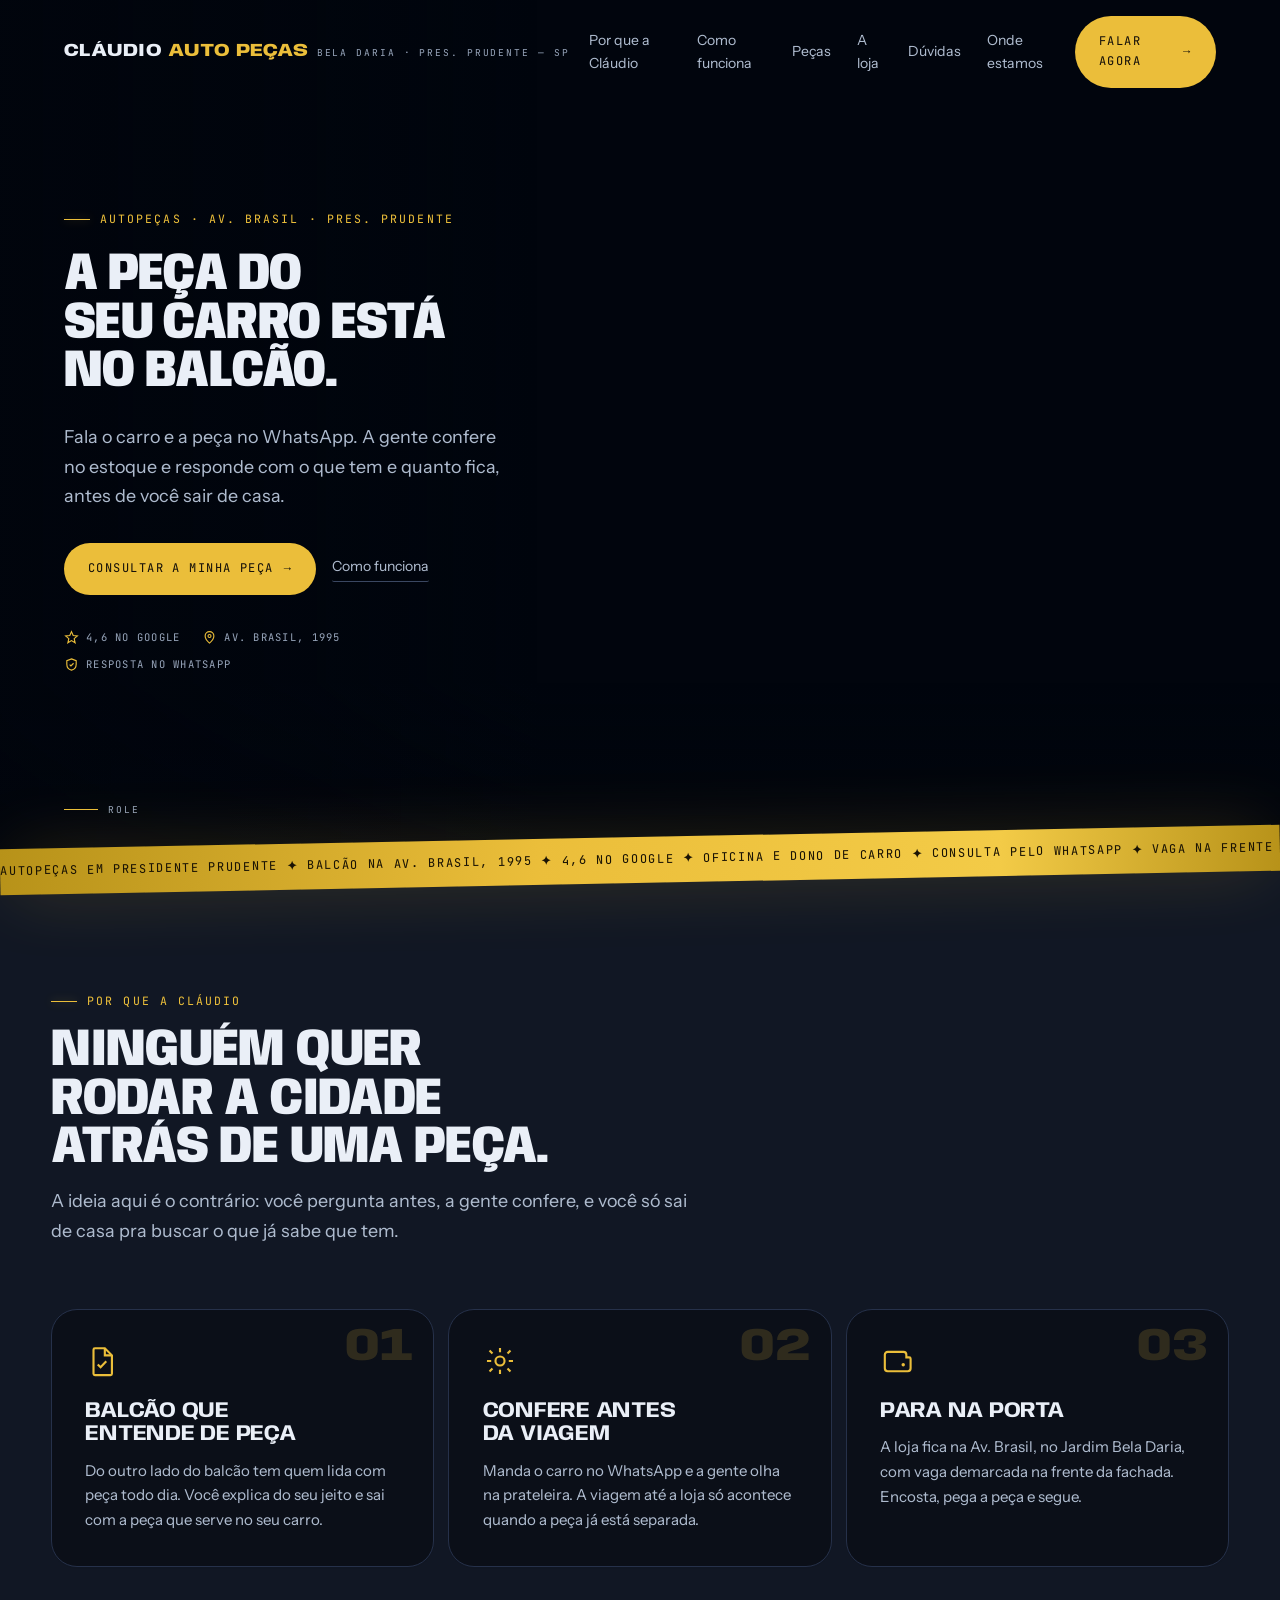
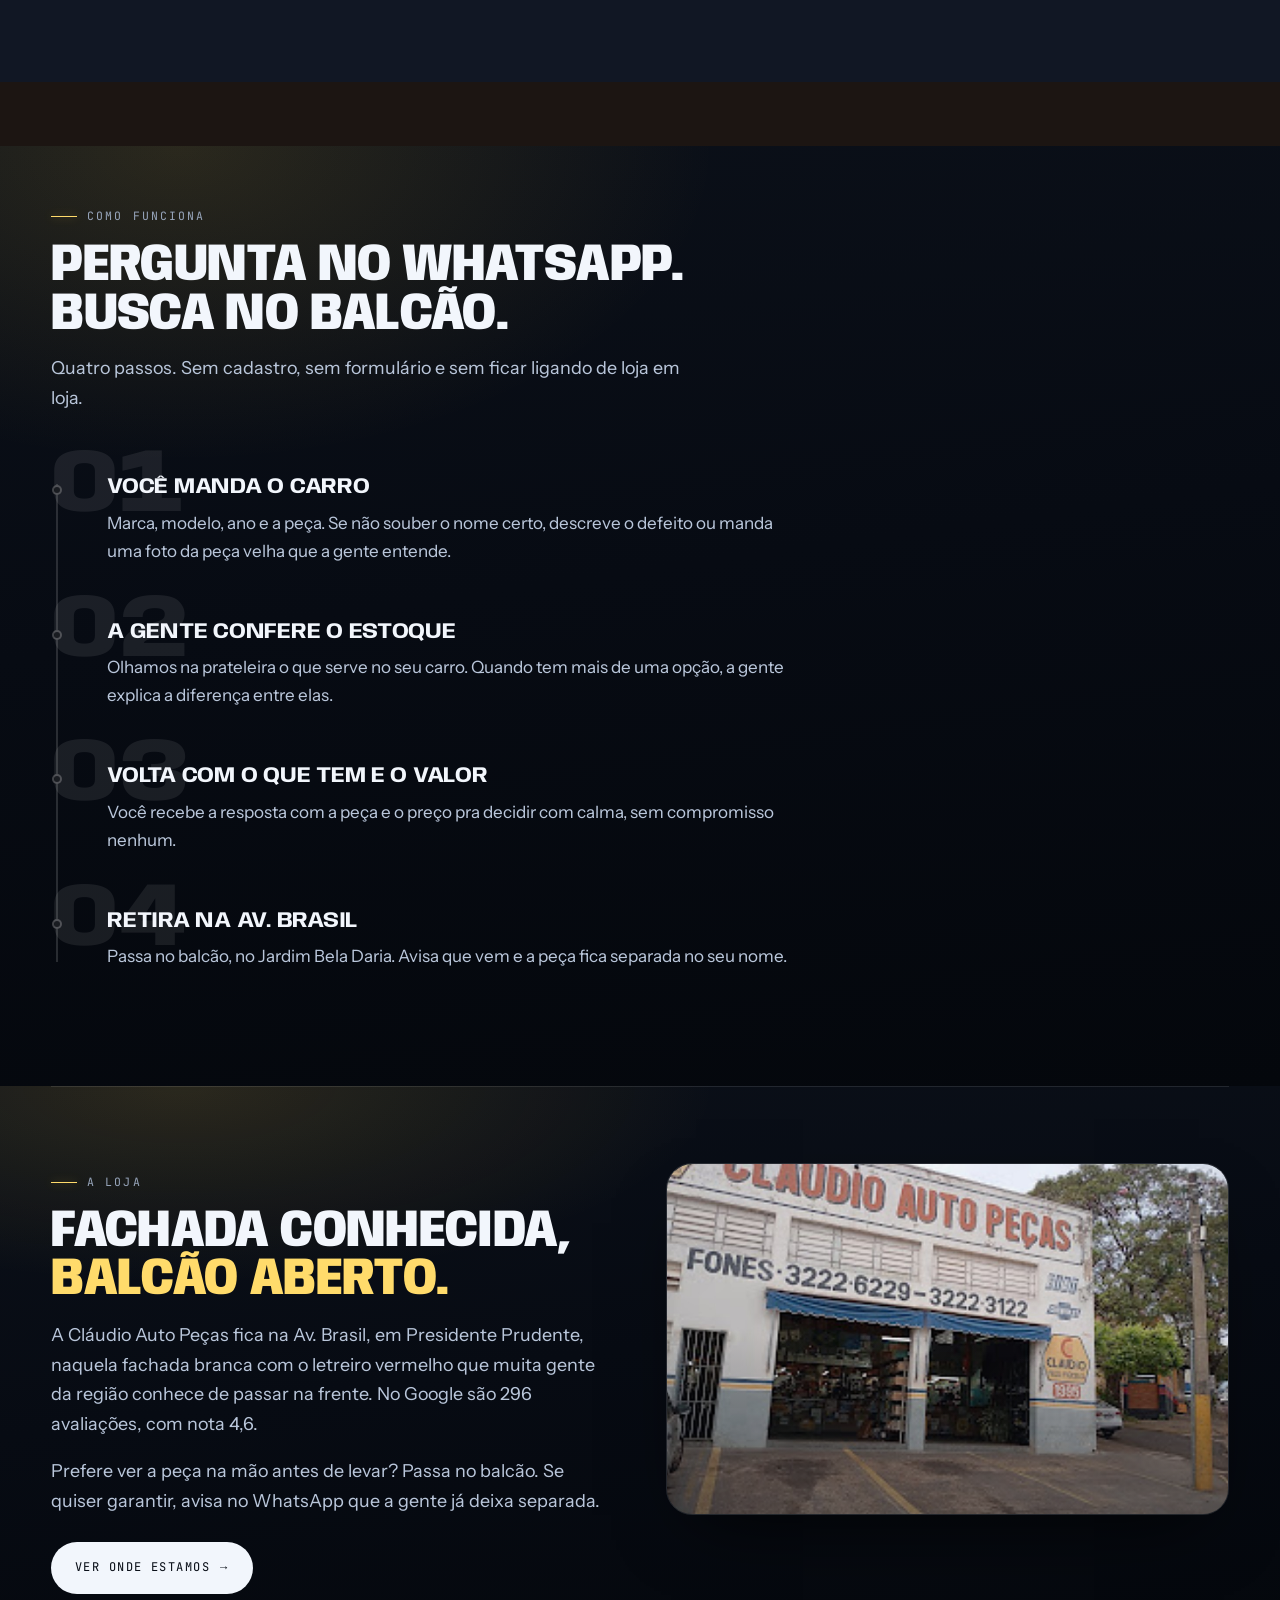
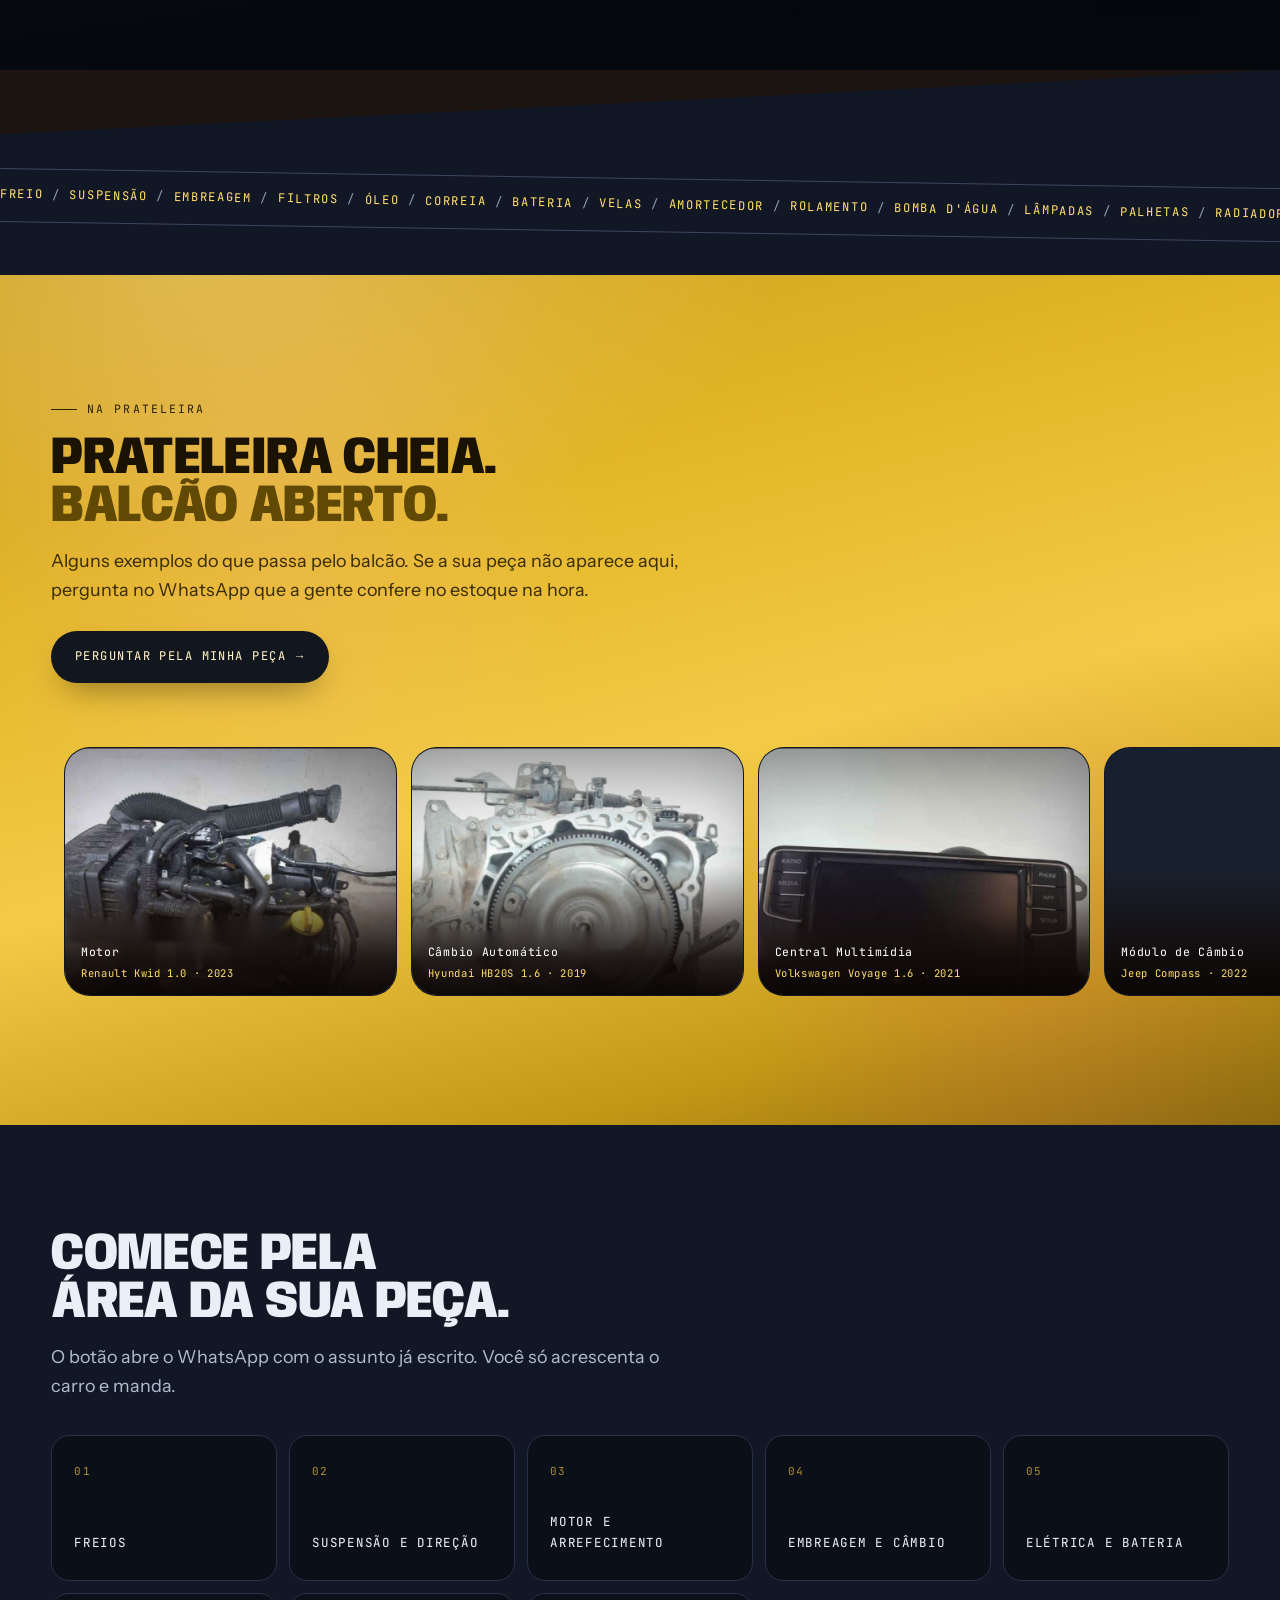
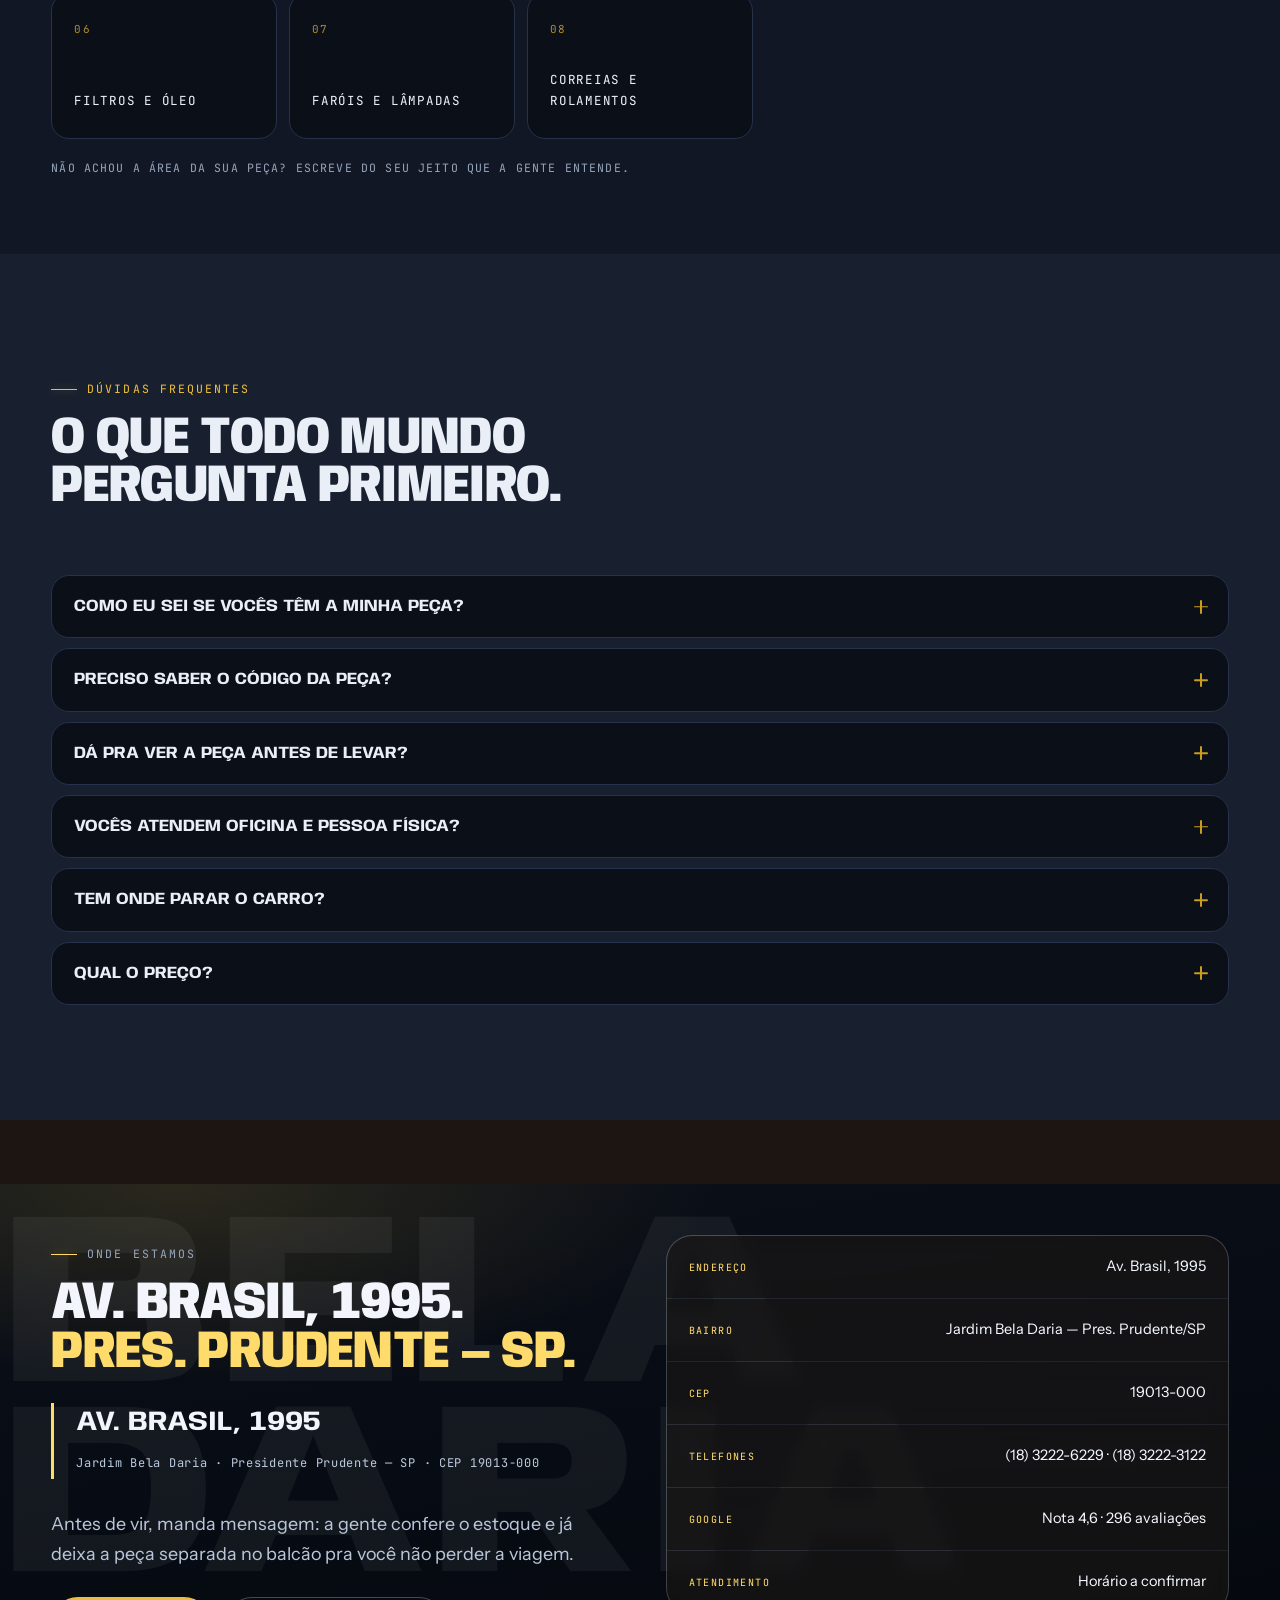
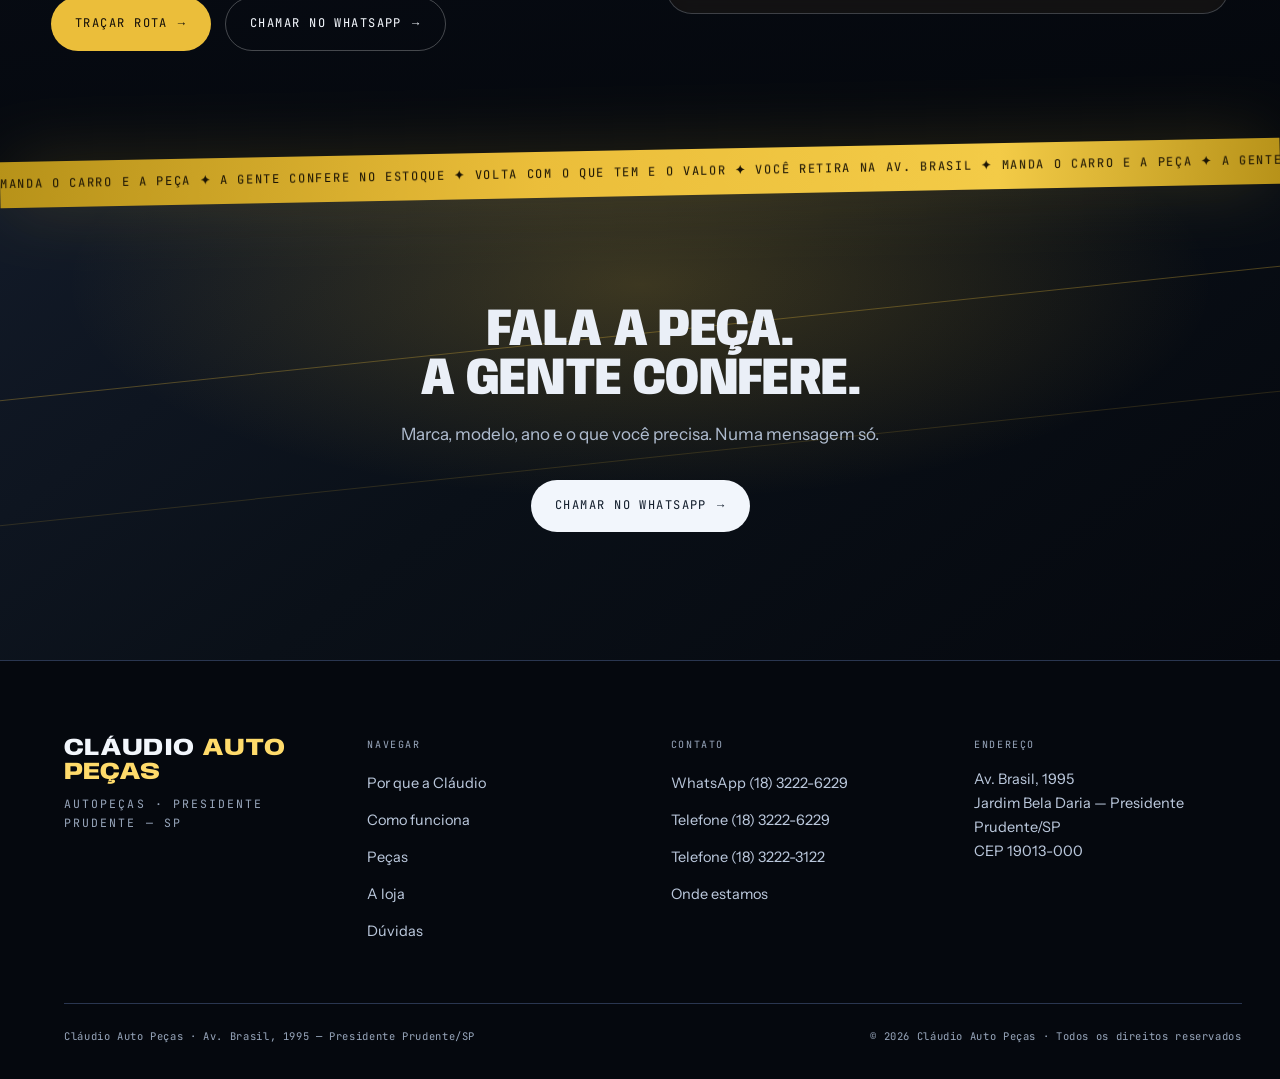
==== index.html @ 5830a20e "Site da Cláudio Auto Peças Mesma base dos sites de autopeças, com o hero novo (arte de computador e " ====
<!doctype html>
<html lang="pt-BR">
<head>
<meta charset="utf-8">
<meta name="viewport" content="width=device-width,initial-scale=1,viewport-fit=cover">
<meta name="theme-color" content="#01050D">

<title>Cláudio Auto Peças — Autopeças em Presidente Prudente/SP | Av. Brasil, 1995</title>
<meta name="description" content="Autopeças na Av. Brasil, 1995, Jardim Bela Daria, Presidente Prudente/SP. Mande o carro e a peça no WhatsApp que a gente confere no estoque e responde com o que tem e o valor.">
<link rel="canonical" href="https://claudio-autopecas.vercel.app/">

<!-- ==========================================================
     COMPARTILHAMENTO (WhatsApp, Facebook, Instagram, LinkedIn)
     ATENÇÃO: og:image PRECISA ser URL absoluta, com https:// e o
     domínio na frente. Com caminho relativo o WhatsApp e o Facebook
     não acham a imagem e o link sai sem capa.
     Hoje aponta para claudio-autopecas.vercel.app. Ao ligar um domínio
     próprio, busque por esse endereço no arquivo e troque em todas as
     ocorrências.
     ========================================================== -->
<meta property="og:type" content="website">
<meta property="og:locale" content="pt_BR">
<meta property="og:site_name" content="Cláudio Auto Peças">
<meta property="og:url" content="https://claudio-autopecas.vercel.app/">
<meta property="og:title" content="Cláudio Auto Peças — Autopeças em Presidente Prudente/SP">
<meta property="og:description" content="Balcão na Av. Brasil, 1995, Jardim Bela Daria. Manda o carro e a peça no WhatsApp que a gente confere no estoque.">
<meta property="og:image" content="https://claudio-autopecas.vercel.app/assets/img/claudio-og.jpg">
<meta property="og:image:secure_url" content="https://claudio-autopecas.vercel.app/assets/img/claudio-og.jpg">
<meta property="og:image:type" content="image/jpeg">
<meta property="og:image:width" content="1200">
<meta property="og:image:height" content="630">
<meta property="og:image:alt" content="Logotipo da Cláudio Auto Peças.">

<!-- Twitter / X -->
<meta name="twitter:card" content="summary_large_image">
<meta name="twitter:title" content="Cláudio Auto Peças — Autopeças em Presidente Prudente/SP">
<meta name="twitter:description" content="Balcão na Av. Brasil, 1995, Jardim Bela Daria. Manda o carro e a peça no WhatsApp que a gente confere no estoque.">
<meta name="twitter:image" content="https://claudio-autopecas.vercel.app/assets/img/claudio-og.jpg">
<meta name="twitter:image:alt" content="Logotipo da Cláudio Auto Peças.">

<link rel="icon" href="assets/img/favicon.png" type="image/png" sizes="96x96">
<link rel="apple-touch-icon" sizes="180x180" href="assets/img/apple-touch-icon.png">

<link rel="preload" as="font" type="font/woff2" href="assets/fonts/anybody-var.woff2" crossorigin>
<link rel="preload" as="font" type="font/woff2" href="assets/fonts/instrument-var.woff2" crossorigin>
<link rel="preload" as="image" href="assets/img/claudio-mark.webp" fetchpriority="high">
<link rel="preload" as="image" href="assets/img/hero-desktop.webp" media="(min-width:901px)" fetchpriority="high">
<link rel="preload" as="image" href="assets/img/hero-mobile.webp" media="(max-width:900px)" fetchpriority="high">
<link rel="stylesheet" href="assets/css/styles.css">

<noscript><style>
  .pre{display:none!important}
  body.is-loading{overflow:auto!important}
  body.is-loading .hero__in{opacity:1!important}
  .fade-up,[data-rv]{opacity:1!important;transform:none!important}
  .wa{opacity:1!important;transform:none!important;pointer-events:auto!important}
</style></noscript>
<script>
  setTimeout(function(){
    var b=document.body,p=document.getElementById('pre');
    if(b&&b.classList.contains('is-loading')){
      b.classList.remove('is-loading');
      if(p){p.classList.add('is-done');setTimeout(function(){p.classList.add('is-gone')},1200)}
    }
  },6000);
</script>

<script type="application/ld+json">
{
  "@context":"https://schema.org",
  "@type":"AutoPartsStore",
  "name":"Cláudio Auto Peças",
  "description":"Loja de autopeças na Av. Brasil, Jardim Bela Daria, Presidente Prudente, São Paulo.",
  "telephone":"+551832226229",
  "url":"https://claudio-autopecas.vercel.app/",
  "image":"https://claudio-autopecas.vercel.app/assets/img/claudio-og.jpg",
  "logo":"https://claudio-autopecas.vercel.app/assets/img/apple-touch-icon.png",
  "address":{
    "@type":"PostalAddress",
    "streetAddress":"Av. Brasil, 1995",
    "addressLocality":"Presidente Prudente",
    "addressRegion":"SP",
    "postalCode":"19013-000",
    "addressCountry":"BR"
  }
}
</script>
</head>

<body class="is-loading">

<!-- ====================== TELA DE CARREGAMENTO ====================== -->
<div class="pre" id="pre" role="status" aria-live="polite" aria-label="Carregando o site">
  <div class="pre__core">
    <div class="pre__stage" aria-hidden="true">
      <img class="wl-car"   src="assets/img/claudio-mark.webp" alt="" width="980" height="428" fetchpriority="high">
      <img class="wl-word"  src="assets/img/claudio-mark.webp" alt="" width="980" height="428">
      <img class="wl-wr"    src="assets/img/claudio-mark.webp" alt="" width="980" height="428">
      <img class="wl-shine" src="assets/img/claudio-mark.webp" alt="" width="980" height="428">
    </div>
    <div class="pre__bar"><span class="pre__fill"></span></div>
    <div class="pre__meta">
      <span class="pre__msg">Abrindo a loja</span>
      <span class="pre__pct">00</span>
    </div>
  </div>
</div>

<span class="progress" id="progress" aria-hidden="true"></span>

<!-- ============================== NAV ============================== -->
<header class="nav" id="nav">
  <a class="brand" href="#top" aria-label="Cláudio Auto Peças — início">
    <span class="brand__name">CLÁUDIO <span class="brand__wr">AUTO PEÇAS</span></span>
    <span class="brand__tag">Bela Daria · Pres. Prudente — SP</span>
  </a>

  <nav class="menu" aria-label="Navegação principal">
    <a href="#procedencia">Por que a Cláudio</a>
    <a href="#como">Como funciona</a>
    <a href="#estoque">Peças</a>
    <a href="#patio">A loja</a>
    <a href="#duvidas">Dúvidas</a>
    <a href="#onde">Onde estamos</a>
  </nav>

  <a class="btn btn--primary" href="https://wa.me/551832226229" data-wa="" data-mag>
    Falar agora <span class="btn__arrow" aria-hidden="true">→</span>
  </a>

  <button class="burger" id="burger" aria-label="Abrir menu" aria-expanded="false" aria-controls="drawer">
    <span></span>
  </button>
</header>

<div class="drawer" id="drawer" aria-hidden="true">
  <a href="#procedencia">Por que a Cláudio</a>
  <a href="#como">Como funciona</a>
  <a href="#estoque">Peças</a>
  <a href="#patio">A loja</a>
  <a href="#duvidas">Dúvidas</a>
  <a href="#onde">Onde estamos</a>
</div>

<main id="top">

<!-- ============================= HERO ==============================
     A arte de fundo tem o selo pintado nela. No computador o selo fica
     à direita e a copy vive só no lado vazio da esquerda; no celular o
     selo fica em cima e a copy começa logo abaixo dele.
     ================================================================== -->
<section class="hero" id="hero">
  <picture class="hero__art" id="heroArt" aria-hidden="true">
    <source media="(max-width:900px)" srcset="assets/img/hero-mobile.webp" width="941" height="1672">
    <img src="assets/img/hero-desktop.webp" alt="" width="1672" height="941" fetchpriority="high" decoding="async">
  </picture>
  <span class="hero__veil" aria-hidden="true"></span>

  <div class="hero__in">
    <div class="hero__col">

      <p class="mono eyebrow fade-up">Autopeças · Av. Brasil · Pres. Prudente</p>

      <h1 class="d1">
        <span class="ln"><span>A peça do</span></span>
        <span class="ln"><span>seu carro está</span></span>
        <span class="ln"><span class="accent">no balcão.</span></span>
      </h1>

      <p class="lead fade-up dl-1">
        Fala o carro e a peça no WhatsApp. A gente confere no estoque e
        responde com o que tem e quanto fica, antes de você sair de casa.
      </p>

      <div class="hero__cta fade-up dl-2" style="margin-top:32px">
        <a class="btn btn--primary" href="https://wa.me/551832226229"
           data-wa="Olá, Cláudio Auto Peças! Estou procurando uma peça. Meu carro é: " data-mag>
          Consultar a minha peça <span class="btn__arrow" aria-hidden="true">→</span>
        </a>
        <a class="link-u" href="#como">Como funciona</a>
      </div>

      <div class="hero__trust fade-up dl-3">
        <span>
          <svg width="15" height="15" viewBox="0 0 24 24" fill="none" stroke="currentColor" stroke-width="1.8" aria-hidden="true"><path d="M12 2.6l2.7 6.2 6.7.6-5.1 4.4 1.5 6.6-5.8-3.5-5.8 3.5 1.5-6.6L2.6 9.4l6.7-.6z"/></svg>
          4,6 no Google
        </span>
        <span>
          <svg width="15" height="15" viewBox="0 0 24 24" fill="none" stroke="currentColor" stroke-width="1.8" aria-hidden="true"><path d="M12 21s-7-6.1-7-11.4A7 7 0 0 1 19 9.6C19 14.9 12 21 12 21z"/><circle cx="12" cy="9.6" r="2.4"/></svg>
          Av. Brasil, 1995
        </span>
        <span>
          <svg width="15" height="15" viewBox="0 0 24 24" fill="none" stroke="currentColor" stroke-width="1.8" aria-hidden="true"><path d="M12 3l7.5 3v5.4c0 4.4-3 8.3-7.5 9.6-4.5-1.3-7.5-5.2-7.5-9.6V6z"/><path d="M9 12.2l2.1 2.1L15.3 10"/></svg>
          Resposta no WhatsApp
        </span>
      </div>
    </div>
  </div>

  <span class="scroll-cue" aria-hidden="true"><i></i> role</span>
</section>

<!-- ============================ MARQUEE ============================ -->
<a class="marq" href="https://wa.me/551832226229" data-wa="" aria-label="Falar no WhatsApp">
  <div class="marq__track" id="marqTrack">
    <p>Autopeças em Presidente Prudente ✦ Balcão na Av. Brasil, 1995 ✦ 4,6 no Google ✦ Oficina e dono de carro ✦ Consulta pelo WhatsApp ✦ Vaga na frente da loja ✦</p>
  </div>
</a>

<!-- ========================== POR QUE A CLÁUDIO ==================== -->
<section class="section" id="procedencia">
  <div class="shell">
    <div class="head" data-rv>
      <p class="mono eyebrow">Por que a Cláudio</p>
      <h2 class="d2">Ninguém quer rodar a cidade <span class="accent">atrás de uma peça.</span></h2>
      <p class="lead">A ideia aqui é o contrário: você pergunta antes, a gente confere, e você só sai de casa pra buscar o que já sabe que tem.</p>
    </div>

    <div class="grid-3">
      <article class="card" data-rv data-rv-d="1">
        <span class="card__n" aria-hidden="true">01</span>
        <svg class="card__ico" viewBox="0 0 24 24" fill="none" stroke="currentColor" stroke-width="1.5" aria-hidden="true"><path d="M7 3h7l5 5v13a1 1 0 0 1-1 1H7a1 1 0 0 1-1-1V4a1 1 0 0 1 1-1z"/><path d="M14 3v5h5"/><path d="M9 14.4l2 2 4-4.2"/></svg>
        <h3 class="d3">Balcão que entende de peça</h3>
        <p>Do outro lado do balcão tem quem lida com peça todo dia. Você explica do seu jeito e sai com a peça que serve no seu carro.</p>
      </article>

      <article class="card" data-rv data-rv-d="2">
        <span class="card__n" aria-hidden="true">02</span>
        <svg class="card__ico" viewBox="0 0 24 24" fill="none" stroke="currentColor" stroke-width="1.5" aria-hidden="true"><circle cx="12" cy="12" r="3.2"/><path d="M12 2.8v3M12 18.2v3M4.6 4.6l2.1 2.1M17.3 17.3l2.1 2.1M2.8 12h3M18.2 12h3M4.6 19.4l2.1-2.1M17.3 6.7l2.1-2.1"/></svg>
        <h3 class="d3">Confere antes da viagem</h3>
        <p>Manda o carro no WhatsApp e a gente olha na prateleira. A viagem até a loja só acontece quando a peça já está separada.</p>
      </article>

      <article class="card" data-rv data-rv-d="3">
        <span class="card__n" aria-hidden="true">03</span>
        <svg class="card__ico" viewBox="0 0 24 24" fill="none" stroke="currentColor" stroke-width="1.5" aria-hidden="true"><path d="M3.4 7.6a2 2 0 0 1 2-2h11.2a2 2 0 0 1 2 2v1.8h2a1 1 0 0 1 1 1v6.8a2 2 0 0 1-2 2H5.4a2 2 0 0 1-2-2z"/><circle cx="16.4" cy="14.6" r="1.2" fill="currentColor" stroke="none"/></svg>
        <h3 class="d3">Para na porta</h3>
        <p>A loja fica na Av. Brasil, no Jardim Bela Daria, com vaga demarcada na frente da fachada. Encosta, pega a peça e segue.</p>
      </article>
    </div>
  </div>
</section>

<div class="wedge wedge--slab" aria-hidden="true"></div>

<!-- ========================= COMO FUNCIONA ========================= -->
<section class="section slab" id="como" style="padding-top:clamp(40px,4vw,60px)">
  <div class="shell">
    <div class="head" data-rv>
      <p class="mono eyebrow">Como funciona</p>
      <h2 class="d2">Pergunta no WhatsApp.<br>Busca no balcão.</h2>
      <p class="lead">Quatro passos. Sem cadastro, sem formulário e sem ficar ligando de loja em loja.</p>
    </div>

    <div class="steps" id="steps">
      <span class="steps__rail" aria-hidden="true"><span class="steps__fill"></span></span>

      <article class="step" data-rv>
        <span class="step__n" aria-hidden="true">01</span>
        <h3 class="d3">Você manda o carro</h3>
        <p>Marca, modelo, ano e a peça. Se não souber o nome certo, descreve o defeito ou manda uma foto da peça velha que a gente entende.</p>
      </article>

      <article class="step" data-rv>
        <span class="step__n" aria-hidden="true">02</span>
        <h3 class="d3">A gente confere o estoque</h3>
        <p>Olhamos na prateleira o que serve no seu carro. Quando tem mais de uma opção, a gente explica a diferença entre elas.</p>
      </article>

      <article class="step" data-rv>
        <span class="step__n" aria-hidden="true">03</span>
        <h3 class="d3">Volta com o que tem e o valor</h3>
        <p>Você recebe a resposta com a peça e o preço pra decidir com calma, sem compromisso nenhum.</p>
      </article>

      <article class="step" data-rv>
        <span class="step__n" aria-hidden="true">04</span>
        <h3 class="d3">Retira na Av. Brasil</h3>
        <p>Passa no balcão, no Jardim Bela Daria. Avisa que vem e a peça fica separada no seu nome.</p>
      </article>
    </div>
  </div>
</section>

<!-- ============================ A LOJA ============================= -->
<section class="section--tight slab" id="patio" style="padding-top:0">
  <div class="shell">
    <div style="border-top:1px solid rgba(255,255,255,.1);padding-top:clamp(48px,6vw,76px)"></div>

    <div class="pay">
      <div data-rv>
        <p class="mono eyebrow">A loja</p>
        <h2 class="d2" style="margin:16px 0 16px">Fachada conhecida,<br><span class="accent">balcão aberto.</span></h2>
        <p class="lead">
          A Cláudio Auto Peças fica na Av. Brasil, em Presidente Prudente,
          naquela fachada branca com o letreiro vermelho que muita gente da
          região conhece de passar na frente. No Google são 296 avaliações,
          com nota 4,6.
        </p>
        <p class="lead" style="margin-top:18px">
          Prefere ver a peça na mão antes de levar? Passa no balcão. Se
          quiser garantir, avisa no WhatsApp que a gente já deixa separada.
        </p>
        <a class="btn btn--light" href="#onde" style="margin-top:26px" data-mag>
          Ver onde estamos <span class="btn__arrow" aria-hidden="true">→</span>
        </a>
      </div>

      <div data-rv data-rv-d="2">
        <figure class="fachada">
          <img src="assets/img/fachada.jpg"
               alt="Fachada da Cláudio Auto Peças na Av. Brasil, em Presidente Prudente, com o letreiro vermelho e as vagas na frente"
               width="1284" height="963" loading="lazy" decoding="async">
        </figure>
      </div>
    </div>
  </div>
</section>

<div class="wedge wedge--slab wedge--out" aria-hidden="true"></div>

<div class="marq-band">
<a class="marq marq--ghost" href="https://wa.me/551832226229" data-wa="" aria-label="Falar no WhatsApp">
  <div class="marq__track" id="marqTrack2">
    <p><b>Freio</b> <span class="sep">/</span> <b>Suspensão</b> <span class="sep">/</span> <b>Embreagem</b> <span class="sep">/</span> <b>Filtros</b> <span class="sep">/</span> <b>Óleo</b> <span class="sep">/</span> <b>Correia</b> <span class="sep">/</span> <b>Bateria</b> <span class="sep">/</span> <b>Velas</b> <span class="sep">/</span> <b>Amortecedor</b> <span class="sep">/</span> <b>Rolamento</b> <span class="sep">/</span> <b>Bomba d'água</b> <span class="sep">/</span> <b>Lâmpadas</b> <span class="sep">/</span> <b>Palhetas</b> <span class="sep">/</span> <b>Radiador</b> <span class="sep">/</span> </p>
  </div>
</a>
</div>

<!-- ============================ PEÇAS ============================== -->
<section class="section stock blaze" id="estoque">
  <div class="shell">
    <div class="head" data-rv style="max-width:70ch">
      <p class="mono eyebrow">Na prateleira</p>
      <h2 class="d2">Prateleira cheia.<br><span class="accent">Balcão aberto.</span></h2>
      <p class="lead">Alguns exemplos do que passa pelo balcão. Se a sua peça não aparece aqui, pergunta no WhatsApp que a gente confere no estoque na hora.</p>
      <a class="btn btn--primary" href="https://wa.me/551832226229" style="margin-top:26px"
         data-wa="Olá, Cláudio Auto Peças! Não vi a peça que preciso no site. Meu carro é: " data-mag>
        Perguntar pela minha peça <span class="btn__arrow" aria-hidden="true">→</span>
      </a>
    </div>
  </div>

  <div class="rail">
    <div class="rail__track" id="rail"></div>
  </div>
</section>

<!-- ========================== CATEGORIAS =========================== -->
<section class="section--tight" style="padding-top:clamp(64px,7vw,96px)">
  <div class="shell">
    <div class="head" data-rv style="margin-bottom:34px">
      <h2 class="d2">Comece pela área da sua peça.</h2>
      <p class="lead">O botão abre o WhatsApp com o assunto já escrito. Você só acrescenta o carro e manda.</p>
    </div>
    <div class="cats" id="cats" data-rv></div>
    <p class="mono" style="color:var(--dim);margin-top:20px;letter-spacing:.1em">
      Não achou a área da sua peça? Escreve do seu jeito que a gente entende.
    </p>
  </div>
</section>

<!-- ============================ DÚVIDAS ============================ -->
<section class="section" id="duvidas" style="background:var(--bone-2)">
  <div class="shell">
    <div class="head" data-rv>
      <p class="mono eyebrow">Dúvidas frequentes</p>
      <h2 class="d2">O que todo mundo<br>pergunta primeiro.</h2>
    </div>

    <div class="faq" data-rv>
      <details>
        <summary>Como eu sei se vocês têm a minha peça?</summary>
        <div class="faq__a"><p>Manda a marca, o modelo, o ano e a peça no WhatsApp. A gente confere no estoque e te responde — inclusive quando a resposta é que não temos.</p></div>
      </details>
      <details>
        <summary>Preciso saber o código da peça?</summary>
        <div class="faq__a"><p>Não precisa. Pelo carro a gente chega na peça. Se você tiver a peça velha em mãos, uma foto ajuda a bater a versão certa quando existe mais de uma pro mesmo modelo.</p></div>
      </details>
      <details>
        <summary>Dá pra ver a peça antes de levar?</summary>
        <div class="faq__a"><p>Dá. Estamos na Av. Brasil, 1995, no Jardim Bela Daria, em Presidente Prudente. Avisa antes no WhatsApp pra gente já deixar a peça separada quando você chegar.</p></div>
      </details>
      <details>
        <summary>Vocês atendem oficina e pessoa física?</summary>
        <div class="faq__a"><p>Os dois. Mecânico que precisa de peça pro serviço do dia e quem está resolvendo um problema no próprio carro são atendidos do mesmo jeito.</p></div>
      </details>
      <details>
        <summary>Tem onde parar o carro?</summary>
        <div class="faq__a"><p>Tem. A loja tem vagas demarcadas bem na frente da fachada, na própria Av. Brasil. Dá pra encostar, buscar a peça e seguir.</p></div>
      </details>
      <details>
        <summary>Qual o preço?</summary>
        <div class="faq__a"><p>Varia com a peça, a marca e o carro. Por isso o preço vai junto na resposta do WhatsApp, em vez de uma tabela no site que nunca acompanha o balcão.</p></div>
      </details>
    </div>
  </div>
</section>

<div class="wedge wedge--slab" aria-hidden="true"></div>

<!-- =========================== ONDE ESTAMOS ======================== -->
<section class="section where slab" id="onde" style="padding-top:clamp(40px,4vw,60px)">
  <span class="where__ghost" aria-hidden="true">Bela Daria</span>
  <div class="shell where__in">
    <div data-rv>
      <p class="mono eyebrow">Onde estamos</p>
      <h2 class="d2" style="margin:16px 0 0">Av. Brasil, 1995.<br><span class="accent">Pres. Prudente — SP.</span></h2>

      <div class="addr">
        <b>Av. Brasil, 1995</b>
        <span>Jardim Bela Daria · Presidente Prudente — SP · CEP 19013-000</span>
      </div>

      <p class="lead" style="margin-bottom:28px">
        Antes de vir, manda mensagem: a gente confere o estoque e já deixa
        a peça separada no balcão pra você não perder a viagem.
      </p>

      <div style="display:flex;flex-wrap:wrap;gap:14px">
        <a class="btn btn--primary" href="https://www.google.com/maps/search/?api=1&amp;query=Cl%C3%A1udio+Auto+Pe%C3%A7as%2C+Av.+Brasil%2C+1995+-+Jardim+Bela+Daria%2C+Presidente+Prudente+-+SP%2C+19013-000" target="_blank" rel="noopener" data-mag>
          Traçar rota <span class="btn__arrow" aria-hidden="true">→</span>
        </a>
        <a class="btn btn--ghost" href="https://wa.me/551832226229"
           data-wa="Olá, Cláudio Auto Peças! Queria saber o horário de atendimento." data-mag>
          Chamar no WhatsApp <span class="btn__arrow" aria-hidden="true">→</span>
        </a>
      </div>
    </div>

    <div data-rv data-rv-d="1">
      <dl class="facts facts--dark">
        <div class="fact"><dt>Endereço</dt><dd>Av. Brasil, 1995</dd></div>
        <div class="fact"><dt>Bairro</dt><dd>Jardim Bela Daria — Pres. Prudente/SP</dd></div>
        <div class="fact"><dt>CEP</dt><dd>19013-000</dd></div>
        <div class="fact"><dt>Telefones</dt><dd>(18) 3222-6229 · (18) 3222-3122</dd></div>
        <div class="fact"><dt>Google</dt><dd>Nota 4,6 · 296 avaliações</dd></div>
        <div class="fact"><dt>Atendimento</dt><dd>Horário a confirmar</dd></div>
      </dl>
    </div>
  </div>
</section>

<a class="marq" href="https://wa.me/551832226229" data-wa="" aria-label="Falar no WhatsApp">
  <div class="marq__track" id="marqTrack3">
    <p>Manda o carro e a peça ✦ A gente confere no estoque ✦ Volta com o que tem e o valor ✦ Você retira na Av. Brasil ✦ Manda o carro e a peça ✦ A gente confere no estoque ✦ Volta com o que tem e o valor ✦ Você retira na Av. Brasil ✦</p>
  </div>
</a>

<!-- ========================== CHAMADA FINAL ======================== -->
<section class="cta">
  <div class="shell cta__in">
    <h2 class="d2" data-rv>Fala a peça.<br>A gente confere.</h2>
    <p data-rv data-rv-d="1">Marca, modelo, ano e o que você precisa. Numa mensagem só.</p>
    <a class="btn btn--light" href="https://wa.me/551832226229" data-rv data-rv-d="2"
       data-wa="Olá, Cláudio Auto Peças! Estou procurando uma peça. Meu carro é: " data-mag>
      Chamar no WhatsApp <span class="btn__arrow" aria-hidden="true">→</span>
    </a>
  </div>
</section>

</main>

<!-- ============================= RODAPÉ ============================ -->
<footer class="foot">
  <div class="foot__grid">
    <div>
      <p class="brand__name" style="font-size:24px;margin-bottom:10px">
        CLÁUDIO <span class="brand__wr">AUTO PEÇAS</span>
      </p>
      <p class="mono" style="color:var(--on-dark-dim)">Autopeças · Presidente Prudente — SP</p>
    </div>

    <div>
      <h4>Navegar</h4>
      <ul>
        <li><a href="#procedencia">Por que a Cláudio</a></li>
        <li><a href="#como">Como funciona</a></li>
        <li><a href="#estoque">Peças</a></li>
        <li><a href="#patio">A loja</a></li>
        <li><a href="#duvidas">Dúvidas</a></li>
      </ul>
    </div>

    <div>
      <h4>Contato</h4>
      <ul>
        <li><a href="https://wa.me/551832226229" data-wa="">WhatsApp (18) 3222-6229</a></li>
        <li><a href="tel:+551832226229">Telefone (18) 3222-6229</a></li>
        <li><a href="tel:+551832223122">Telefone (18) 3222-3122</a></li>
        <li><a href="#onde">Onde estamos</a></li>
      </ul>
    </div>

    <div>
      <h4>Endereço</h4>
      <p style="color:var(--on-dark-2);font-size:14.5px">
        Av. Brasil, 1995<br>Jardim Bela Daria — Presidente Prudente/SP<br>CEP 19013-000
      </p>
    </div>
  </div>

  <div class="foot__legal">
    <span>Cláudio Auto Peças · Av. Brasil, 1995 — Presidente Prudente/SP</span>
    <span>© <span id="year">2026</span> Cláudio Auto Peças · Todos os direitos reservados</span>
  </div>
</footer>

<a class="wa" id="wa" href="https://wa.me/551832226229" data-wa="" aria-label="Chamar no WhatsApp">
  <svg width="27" height="27" viewBox="0 0 24 24" fill="currentColor" aria-hidden="true"><path d="M12 2a10 10 0 0 0-8.6 15L2 22l5.2-1.4A10 10 0 1 0 12 2zm0 18a8 8 0 0 1-4.1-1.1l-.3-.2-3.1.8.8-3-.2-.3A8 8 0 1 1 12 20zm4.4-5.9c-.2-.1-1.4-.7-1.6-.8-.2-.1-.4-.1-.5.1-.2.2-.6.8-.8 1-.1.2-.3.2-.5.1-1.4-.7-2.3-1.3-3.2-2.8-.2-.4.2-.3.6-1.1.1-.1 0-.3 0-.4-.1-.1-.5-1.3-.7-1.8-.2-.4-.4-.4-.5-.4h-.5c-.2 0-.4.1-.6.3-.2.2-.8.8-.8 1.9s.8 2.2.9 2.4c.1.2 1.6 2.5 3.9 3.4 1.9.8 2.3.6 2.7.6.4 0 1.4-.6 1.6-1.1.2-.5.2-1 .1-1.1 0-.1-.2-.2-.4-.3z"/></svg>
</a>

<script src="assets/js/main.js" defer></script>
</body>
</html>
---- assets/css/styles.css ----
/* ==========================================================================
   CLÁUDIO AUTO PEÇAS — Av. Brasil, 1995 · Presidente Prudente/SP
   ========================================================================== */

/* ---------- Fontes (locais: sem CDN, sem piscar) ---------- */
@font-face{
  font-family:"Anybody";src:url("../fonts/anybody-var.woff2") format("woff2-variations");
  font-weight:100 900;font-stretch:50% 150%;font-display:swap;
}
@font-face{
  font-family:"Instrument";src:url("../fonts/instrument-var.woff2") format("woff2-variations");
  font-weight:400 700;font-display:swap;
}
@font-face{
  font-family:"JetBrains";src:url("../fonts/jetbrains-var.woff2") format("woff2-variations");
  font-weight:400 700;font-display:swap;
}

/* ---------- Tokens ---------- */
:root{
  /* base escura — o azul-noite do toldo e do fundo da arte */
  --paper:#0B0F18;
  --bone:#111724;
  --bone-2:#18202F;
  --bone-3:#1F2838;
  --line:#26314A;
  --line-hi:#3A4761;

  /* as seções de contraste, ainda mais fundas */
  --slab:#05080E;
  --slab-2:#0B1019;
  --slab-3:#141C2A;
  --slab-line:#2A3650;

  /* amarelo — o do selo da fachada */
  --red:#EBBE3A;
  --red-hi:#FFDB6B;
  --red-deep:#9D750D;
  --red-ink:#604805;
  --red-glow:rgba(235,190,58,.45);

  /* prata do letreiro */
  --steel:#C7D2E2;
  --steel-dk:#8C9BB3;

  /* texto sobre o escuro */
  --text:#EAEFF7;
  --text-2:#AEBBCE;
  --dim:#93A1B6;

  /* texto sobre as faixas âmbar (que são claras) */
  --on-dark:#F2F6FC;
  --on-dark-2:#B9C6DA;
  --on-dark-dim:#95A3B8;

  --r-xs:8px; --r-sm:12px; --r:18px; --r-lg:26px; --r-xl:34px; --r-pill:999px;

  --shell:min(1280px,92vw);
  --gut:clamp(20px,5vw,72px);

  --ease:cubic-bezier(.16,1,.3,1);
  --ease-io:cubic-bezier(.65,0,.35,1);

  --fd:"Anybody",system-ui,sans-serif;
  --fb:"Instrument",system-ui,sans-serif;
  --fm:"JetBrains",ui-monospace,monospace;

  color-scheme:dark;
}

/* ---------- Reset ---------- */
*,*::before,*::after{box-sizing:border-box}
*{margin:0;padding:0}
html{-webkit-text-size-adjust:100%}
html:focus-within{scroll-behavior:smooth}
body{
  background:var(--bone);
  color:var(--text);
  font-family:var(--fb);
  font-size:clamp(15px,.45vw + 14px,17px);
  line-height:1.65;
  font-variation-settings:"wght" 420;
  -webkit-font-smoothing:antialiased;
  text-rendering:optimizeLegibility;
  overflow-x:hidden;
}
img,svg{display:block;max-width:100%}
img{height:auto}
a{color:inherit;text-decoration:none}
button{font:inherit;color:inherit;background:none;border:0;cursor:pointer}
ul{list-style:none}
::selection{background:var(--red);color:#fff}

:focus-visible{
  outline:2px solid var(--red);
  outline-offset:3px;
  border-radius:2px;
}

/* scrollbar */
::-webkit-scrollbar{width:10px;height:10px}
::-webkit-scrollbar-track{background:var(--bone-2)}
::-webkit-scrollbar-thumb{background:var(--line-hi);border-radius:99px}
::-webkit-scrollbar-thumb:hover{background:var(--red)}

/* ---------- Tipografia ---------- */
.d1,.d2,.d3{
  font-family:var(--fd);
  font-variation-settings:"wdth" 88,"wght" 850;
  text-transform:uppercase;
  line-height:.92;
  letter-spacing:-.012em;
  text-wrap:balance;
}
.d1{font-size:clamp(2.3rem,5.3vw,4.7rem);font-variation-settings:"wdth" 84,"wght" 880}
.d2{font-size:clamp(1.8rem,4.1vw,3.35rem)}
.d3{font-size:clamp(1.15rem,1.7vw,1.5rem);font-variation-settings:"wdth" 108,"wght" 700;line-height:1.08}

.mono{
  font-family:var(--fm);
  font-size:clamp(10px,.9vw,11.5px);
  letter-spacing:.18em;
  text-transform:uppercase;
  font-weight:500;
}
.eyebrow{color:var(--red);display:inline-flex;align-items:center;gap:10px}
.eyebrow::before{
  content:"";width:26px;height:1px;background:var(--red);
  box-shadow:0 0 10px var(--red-glow);flex:none;
}
.lead{font-size:clamp(1rem,.35vw + .95rem,1.12rem);color:var(--text-2);max-width:56ch}

.blue{color:var(--red)}
.chrome-text{
  background:linear-gradient(176deg,#FFF2C4 6%,#EBBE3A 34%,#8C6D10 62%,#FFE69A 90%);
  -webkit-background-clip:text;background-clip:text;color:transparent;
}

/* ---------- Layout ---------- */
.shell{width:var(--shell);margin-inline:auto}
.section{padding-block:clamp(72px,9vw,132px)}
/* âncoras do menu não podem parar atrás da nav fixa */
section[id],div[id]{scroll-margin-top:clamp(76px,8vw,104px)}
.section--tight{padding-block:clamp(56px,6vw,92px)}
.head{max-width:58ch;margin-bottom:clamp(40px,5vw,64px)}
.head .d2{margin:16px 0 14px}

/* seção grafite — o contraste escuro no meio do claro */
.slab{
  position:relative;overflow:hidden;
  background:
    radial-gradient(ellipse 70% 56% at 14% 0%,rgba(235,190,58,.14),transparent 60%),
    linear-gradient(172deg,#0B1019 0%,#070B13 46%,#04070C 100%);
  color:var(--on-dark);
}
.slab .lead,.slab .dim{color:var(--on-dark-2)}
.slab .eyebrow{color:var(--red-hi)}
.slab .eyebrow::before{background:var(--red-hi);box-shadow:0 0 10px var(--red-glow)}
.slab .accent{color:var(--red-hi)}
.slab .card,.slab .cat{background:rgba(255,255,255,.045);border-color:rgba(255,255,255,.1)}
.slab .card:hover,.slab .cat:hover{background:rgba(255,255,255,.075);border-color:rgba(255,255,255,.18)}
.slab .card p,.slab .cat{color:var(--on-dark-2)}

/* faixa amarela — o amarelo do selo */
.blaze{
  position:relative;overflow:hidden;
  background:
    radial-gradient(ellipse 76% 58% at 16% -4%,rgba(255,235,160,.34),transparent 60%),
    radial-gradient(ellipse 62% 54% at 94% 98%,rgba(122,96,18,.26),transparent 58%),
    linear-gradient(166deg,#CB9D1C 0%,#E4B728 30%,#F3CB47 56%,#C39817 84%,#916C0C 100%);
  color:#1A1304;
}
.blaze::before{
  content:"";position:absolute;inset:-30% -10%;pointer-events:none;
  background:
    radial-gradient(ellipse 36% 46% at 26% 36%,rgba(255,190,180,.20),transparent 60%),
    radial-gradient(ellipse 32% 42% at 76% 68%,rgba(255,120,110,.18),transparent 60%);
  animation:blazeDrift 22s var(--ease-io) infinite alternate;
}
@keyframes blazeDrift{from{transform:translate3d(-2.5%,-1.5%,0) scale(1)}to{transform:translate3d(2.5%,2%,0) scale(1.07)}}
.blaze > *{position:relative;z-index:1}
.blaze .lead,.blaze .dim{color:#3B2E06}
.blaze .eyebrow{color:#2F2404}
.blaze .eyebrow::before{background:#2F2404;box-shadow:0 0 10px rgba(47,36,4,.45)}
.blaze .accent{color:#4B3905}
.blaze .card,.blaze .cat{background:rgba(58,4,8,.3);border-color:rgba(255,255,255,.18)}
.blaze .pc{background:rgba(58,4,8,.38);border-color:rgba(255,255,255,.22)}
.blaze .addr{border-left-color:#604805}
.blaze .addr span{color:#3B2E06}
.blaze .where__ghost{color:#fff;opacity:.09}
.blaze .btn--primary{--bg:#12161F;--fg:#FFF2C4;background:#12161F;color:#FFF2C4;border-color:#12161F;
  box-shadow:0 14px 34px -14px rgba(0,0,0,.55)}
.blaze .btn--primary:hover{background:#05080E;color:#fff;box-shadow:0 16px 42px -12px rgba(0,0,0,.65)}
.blaze .mono{color:#4B3905}

/* ==========================================================================
   PRELOADER — o logo se desenha, traço a traço
   ========================================================================== */
.pre{position:fixed;inset:0;z-index:9999;background:var(--bone);display:grid;place-items:center;overflow:hidden}

/* brilho quente que respira atrás do traço */
.pre::before{
  content:"";position:absolute;width:min(86vw,880px);aspect-ratio:2.2;border-radius:50%;
  background:radial-gradient(ellipse,rgba(235,190,58,.10),rgba(124,138,153,.06) 46%,transparent 72%);
  animation:breathe 3.6s var(--ease-io) infinite;
}
@keyframes breathe{0%,100%{transform:scale(.92);opacity:.6}50%{transform:scale(1.05);opacity:1}}

.pre__core{position:relative;z-index:2;display:grid;justify-items:center;gap:clamp(30px,4.5vw,46px);padding:24px;width:min(92vw,620px)}

/* palco: a mesma imagem em camadas, cada uma revelada como um risco */
.pre__stage{position:relative;width:min(88vw,540px);aspect-ratio:980/428}
.pre__stage img{
  position:absolute;inset:0;width:100%;height:100%;object-fit:contain;
  will-change:clip-path,opacity,transform;backface-visibility:hidden;
}

/* 1. a silhueta do carro é riscada da esquerda para a direita */
.wl-car{clip-path:inset(0 100% 52% 0);animation:riscoCarro 1.05s var(--ease-io) .18s forwards}
@keyframes riscoCarro{to{clip-path:inset(0 0 52% 0)}}

/* 2. o nome é escrito logo abaixo */
.wl-word{clip-path:inset(48% 100% 0 0);animation:riscoNome .92s var(--ease-io) .82s forwards}
@keyframes riscoNome{to{clip-path:inset(48% 0 0 0)}}

/* 3. a marca não tem assinatura separada: esta camada fica fora */
.wl-wr{display:none}
@keyframes assina{to{opacity:1;transform:none}}

/* 4. um brilho corre sobre a arte — só sobre a arte, não no vazio */
.wl-shine{
  filter:brightness(1.9) saturate(.5);
  -webkit-mask-image:linear-gradient(101deg,transparent 40%,#000 49%,#000 51%,transparent 60%);
          mask-image:linear-gradient(101deg,transparent 40%,#000 49%,#000 51%,transparent 60%);
  -webkit-mask-size:280% 100%;  mask-size:280% 100%;
  -webkit-mask-repeat:no-repeat; mask-repeat:no-repeat;
  opacity:0;animation:brilhoCorre 1s var(--ease-io) 1.72s forwards;
}
@keyframes brilhoCorre{
  0%{opacity:0;-webkit-mask-position:128% 0;mask-position:128% 0}
  22%{opacity:.85}78%{opacity:.85}
  100%{opacity:0;-webkit-mask-position:-32% 0;mask-position:-32% 0}
}

/* barra de progresso */
.pre__bar{position:relative;width:100%;height:3px;background:rgba(20,16,15,.09);border-radius:var(--r-pill);overflow:hidden}
.pre__fill{position:absolute;inset:0 auto 0 0;width:0%;border-radius:var(--r-pill);
  background:linear-gradient(90deg,var(--red-deep),var(--red),var(--red-hi));
  box-shadow:0 0 14px var(--red-glow);transition:width .3s var(--ease-io)}
.pre__meta{display:flex;align-items:center;justify-content:space-between;width:100%;gap:14px;margin-top:-30px}
.pre__msg{color:var(--dim);font-family:var(--fm);font-size:10.5px;letter-spacing:.16em;text-transform:uppercase;transition:opacity .3s ease}
.pre__pct{color:var(--text);font-family:var(--fm);font-size:10.5px;letter-spacing:.08em;font-variant-numeric:tabular-nums}

/* saída: íris fechando */
.pre.is-done{clip-path:circle(150% at 50% 50%);animation:iris 1s var(--ease-io) forwards}
@keyframes iris{to{clip-path:circle(0% at 50% 45%)}}
.pre.is-done .pre__core{transition:opacity .5s ease,transform .8s var(--ease);opacity:0;transform:scale(1.06)}
.pre.is-gone{display:none}

body.is-loading{overflow:hidden}
body.is-loading .hero__in{opacity:0}

/* ==========================================================================
   NAV
   ========================================================================== */
.nav{
  position:fixed;top:0;left:0;right:0;z-index:900;
  display:flex;align-items:center;justify-content:space-between;gap:20px;
  padding:16px var(--gut);
  border-bottom:1px solid transparent;
  transition:background .35s ease,border-color .35s ease,backdrop-filter .35s ease,padding .35s ease;
}
.nav.is-stuck{
  background:rgba(8,12,20,.86);
  backdrop-filter:blur(14px) saturate(140%);
  -webkit-backdrop-filter:blur(14px) saturate(140%);
  border-bottom-color:var(--line);
  padding-block:11px;
  box-shadow:0 10px 30px -22px rgba(0,0,0,.8);
}
.brand{display:flex;align-items:baseline;gap:9px;flex:none}
.brand__wr{color:var(--red)}
.foot .brand__wr{color:var(--red-hi)}
.brand__name{
  font-family:var(--fd);font-variation-settings:"wdth" 118,"wght" 800;
  font-size:clamp(17px,1.4vw,20px);text-transform:uppercase;letter-spacing:.005em;line-height:1;
}
.brand__wr{color:var(--red)}
.brand__tag{font-family:var(--fm);font-size:9.5px;letter-spacing:.2em;color:var(--dim);text-transform:uppercase}

.menu{display:flex;align-items:center;gap:clamp(16px,2vw,30px)}
.menu a{font-size:14px;font-weight:500;color:var(--text-2);position:relative;padding-block:4px;transition:color .2s}
.menu a::after{
  content:"";position:absolute;left:0;right:100%;bottom:0;height:1px;
  background:var(--red);transition:right .3s var(--ease);
}
.menu a:hover,.menu a:focus-visible{color:var(--text)}
.menu a:hover::after{right:0}

.burger{display:none;width:46px;height:46px;border:1px solid var(--line-hi);border-radius:var(--r-sm);place-items:center;transition:border-color .2s,background .2s}
.burger:hover{border-color:var(--red);background:rgba(235,190,58,.12)}
.burger span{display:block;width:17px;height:1.5px;background:var(--text);position:relative;transition:background .2s}
.burger span::before,.burger span::after{content:"";position:absolute;left:0;width:17px;height:1.5px;background:var(--text);transition:transform .3s var(--ease)}
.burger span::before{top:-5.5px}
.burger span::after{top:5.5px}
.burger[aria-expanded="true"] span{background:transparent}
.burger[aria-expanded="true"] span::before{transform:translateY(5.5px) rotate(45deg)}
.burger[aria-expanded="true"] span::after{transform:translateY(-5.5px) rotate(-45deg)}

/* menu mobile */
.drawer{
  position:fixed;inset:0;z-index:890;background:var(--bone);
  display:flex;flex-direction:column;justify-content:center;gap:6px;
  padding:88px var(--gut) 40px;
  clip-path:inset(0 0 100% 0);transition:clip-path .55s var(--ease);
  pointer-events:none;
}
.drawer.is-open{clip-path:inset(0 0 0 0);pointer-events:auto}
.drawer a{
  font-family:var(--fd);font-variation-settings:"wdth" 110,"wght" 800;
  font-size:clamp(2rem,9vw,3.2rem);text-transform:uppercase;line-height:1.06;
  opacity:0;transform:translateY(16px);transition:opacity .5s var(--ease),transform .5s var(--ease),color .2s;
}
.drawer.is-open a{opacity:1;transform:none}
.drawer.is-open a:nth-child(1){transition-delay:.10s}
.drawer.is-open a:nth-child(2){transition-delay:.15s}
.drawer.is-open a:nth-child(3){transition-delay:.20s}
.drawer.is-open a:nth-child(4){transition-delay:.25s}
.drawer.is-open a:nth-child(5){transition-delay:.30s}
.drawer.is-open a:nth-child(6){transition-delay:.35s}
.drawer a:last-child{color:var(--red)}
.drawer a:active{color:var(--red)}

/* barra de progresso do scroll */
.progress{position:fixed;top:0;left:0;height:3px;border-radius:0 var(--r-pill) var(--r-pill) 0;width:100%;transform-origin:0 50%;transform:scaleX(0);background:linear-gradient(90deg,var(--red),var(--red));box-shadow:0 0 14px var(--red-glow);z-index:950}

/* ==========================================================================
   BOTÕES
   ========================================================================== */
.btn{
  --bg:var(--red);--fg:#17120A;
  position:relative;display:inline-flex;align-items:center;gap:10px;
  padding:16px 24px;background:var(--bg);color:var(--fg);
  font-family:var(--fm);font-size:12px;font-weight:600;letter-spacing:.12em;text-transform:uppercase;
  border-radius:var(--r-pill);
  overflow:hidden;isolation:isolate;
  transition:transform .3s var(--ease),box-shadow .3s ease,background .25s ease;
  will-change:transform;
}
.btn::before{
  content:"";position:absolute;inset:0;z-index:-1;
  background:linear-gradient(120deg,transparent 20%,rgba(255,255,255,.28),transparent 80%);
  transform:translateX(-120%);transition:transform .65s var(--ease);
}
.btn:hover::before{transform:translateX(120%)}
.btn--primary{box-shadow:0 0 0 rgba(235,190,58,0);}
.btn--primary:hover{background:#FFDB6B;box-shadow:0 12px 38px -8px var(--red-glow)}
.btn--ghost{--bg:transparent;--fg:var(--text);border:1px solid var(--line-hi)}
.btn--ghost:hover{--fg:#FFF2C4;border-color:var(--red);background:rgba(235,190,58,.14)}
.btn--light{--bg:#F2F6FC;--fg:#15202F}
.btn--light:hover{--bg:#FFF0BC}
.btn--dark{--bg:#05080E;--fg:#FFF2C4}
.btn--dark:hover{--bg:#000}
.btn__arrow{transition:transform .3s var(--ease)}
.btn:hover .btn__arrow{transform:translateX(4px)}

.link-u{
  font-size:14px;color:var(--text-2);border-bottom:1px solid var(--line-hi);border-radius:2px;
  padding-bottom:3px;transition:color .2s,border-color .2s;
}
.link-u:hover{color:var(--red);border-color:var(--red)}

/* ==========================================================================
   HERO
   ========================================================================== */
.hero{
  position:relative;display:flex;align-items:center;
  /* a altura acompanha a arte: nunca mais estreita que 1,5:1 nem mais larga que 2:1,
     assim o selo da direita fica sempre inteiro e o lado esquerdo sempre vazio */
  min-height:clamp(calc(100vw / 2.05),100svh,calc(100vw / 1.5));
  background:#01050D;
  isolation:isolate;overflow:hidden;
  padding:110px var(--gut) clamp(60px,7vw,90px);
}
/* a arte de fundo (selo pintado nela). Sangra 14px pra o parallax do mouse
   nunca mostrar borda. */
.hero__art{position:absolute;inset:-14px;z-index:0;pointer-events:none;display:block;will-change:transform}
.hero__art img{width:100%;height:100%;object-fit:cover;object-position:76% 25%}
/* sombra só no lado da copy: o selo fica intocado */
.hero__veil{
  position:absolute;inset:0;z-index:1;pointer-events:none;
  background:
    linear-gradient(90deg,rgba(1,5,13,.74) 0,rgba(1,5,13,.42) 24%,rgba(1,5,13,0) 42%),
    linear-gradient(0deg,rgba(1,5,13,.6),rgba(1,5,13,0) 20%);
}

.hero__in{position:relative;z-index:3;width:100%;transition:opacity .6s ease}
/* a copy termina antes de onde o selo começa (o selo nunca nasce antes de 42% da largura) */
.hero__col{max-width:min(640px,calc(42vw - 32px - var(--gut)))}
.hero .d1{font-size:clamp(2.2rem,4.1vw,4.1rem)}

.hero .d1{margin:22px 0 26px}
.hero .d1 .ln{display:block;overflow:hidden;padding-top:.12em;margin-top:-.12em}
.hero .d1 .ln>span{display:block;transform:translateY(105%);animation:lnUp .95s var(--ease) forwards}
.hero .d1 .ln:nth-child(1)>span{animation-delay:.10s}
.hero .d1 .ln:nth-child(2)>span{animation-delay:.18s}
.hero .d1 .ln:nth-child(3)>span{animation-delay:.26s}
@keyframes lnUp{to{transform:translateY(0)}}

.fade-up{opacity:0;transform:translateY(18px);animation:fadeUp .85s var(--ease) forwards}
.dl-1{animation-delay:.42s}.dl-2{animation-delay:.54s}.dl-3{animation-delay:.66s}.dl-4{animation-delay:.78s}
@keyframes fadeUp{to{opacity:1;transform:none}}

.hero__cta{display:flex;flex-wrap:wrap;gap:16px;align-items:center;margin-bottom:34px}

.hero__trust{display:flex;flex-wrap:wrap;align-items:center;gap:10px 22px;color:var(--dim)}
.hero__trust span{display:inline-flex;align-items:center;gap:7px;font-family:var(--fm);font-size:10.5px;letter-spacing:.12em;text-transform:uppercase}
.hero__trust svg{color:var(--red);flex:none}

.scroll-cue{
  position:absolute;left:var(--gut);bottom:clamp(22px,4vh,40px);z-index:3;
  display:flex;align-items:center;gap:10px;color:var(--dim);
  font-family:var(--fm);font-size:9.5px;letter-spacing:.2em;text-transform:uppercase;
}
.scroll-cue i{display:block;width:34px;height:1px;background:var(--line-hi);position:relative;overflow:hidden}
.scroll-cue i::after{content:"";position:absolute;inset:0;background:var(--red);animation:cue 2.1s var(--ease-io) infinite}
@keyframes cue{0%{transform:translateX(-100%)}60%,100%{transform:translateX(100%)}}

/* ==========================================================================
   MARQUEE
   ========================================================================== */
.marq{
  position:relative;z-index:4;display:block;overflow:hidden;
  background:linear-gradient(94deg,#B79219,var(--red) 42%,#F3CB47 78%,#B79219);
  rotate:-1.1deg;margin-block:-16px;padding-block:13px;
  box-shadow:0 0 70px -14px var(--red-glow);
}
/* variante vazada, para usar sobre o roxo */
.marq--ghost{
  background:transparent;rotate:.9deg;
  border-block:1px solid var(--line-hi);box-shadow:none;padding-block:16px;
}
.marq--ghost p{color:var(--text-2)}
.marq--ghost b{color:var(--red-hi);font-weight:inherit}
.marq--ghost .sep{color:var(--steel-dk);opacity:1}
.marq__track{display:flex;width:max-content;animation:marq 34s linear infinite}
.marq:hover .marq__track{animation-play-state:paused}
.marq p{
  font-family:var(--fm);font-size:12px;font-weight:600;letter-spacing:.14em;
  color:#1A1304;white-space:nowrap;padding-right:22px;text-transform:uppercase;
}
@keyframes marq{to{transform:translateX(-50%)}}

/* ==========================================================================
   CARDS / GRID
   ========================================================================== */
.grid-3{display:grid;grid-template-columns:repeat(auto-fit,minmax(min(100%,272px),1fr));gap:14px}
.card{
  position:relative;background:var(--paper);padding:clamp(26px,2.6vw,36px);overflow:hidden;
  border:1px solid var(--line);border-radius:var(--r-lg);box-shadow:0 2px 0 rgba(20,16,15,.03);
  transition:background .3s ease,border-color .3s ease,transform .4s var(--ease);
}
.card::after{
  content:"";position:absolute;left:0;right:0;top:0;height:2px;border-radius:var(--r-pill);
  background:linear-gradient(90deg,transparent,var(--red),transparent);
  transform:scaleX(0);transition:transform .5s var(--ease);
}
.card:hover{border-color:var(--line-hi);transform:translateY(-3px);box-shadow:0 18px 40px -26px rgba(20,16,15,.4)}
.card:hover::after{transform:scaleX(1)}
.card__ico{width:34px;height:34px;color:var(--red);margin-bottom:22px}
.card .d3{margin:10px 0 12px}
.card p{color:var(--text-2);font-size:15px}
.card__n{
  position:absolute;right:20px;top:14px;font-family:var(--fd);
  font-variation-settings:"wdth" 120,"wght" 800;font-size:46px;line-height:1;
  color:var(--red);opacity:.16;
}

/* ==========================================================================
   PASSO A PASSO (claro)
   ========================================================================== */
.steps{position:relative;padding-left:clamp(40px,5vw,56px);display:grid;gap:clamp(38px,4.4vw,56px)}
.steps__rail{position:absolute;left:5px;top:8px;bottom:8px;width:2px;background:rgba(255,255,255,.14)}
.steps__fill{position:absolute;inset:0 0 auto 0;height:0%;background:linear-gradient(180deg,var(--red),var(--red-hi));box-shadow:0 0 14px var(--red-glow);transition:height .15s linear}
.step{position:relative}
.step::before{
  content:"";position:absolute;left:calc(-1 * clamp(40px,5vw,56px) + 1px);top:9px;
  width:10px;height:10px;border-radius:50%;background:var(--slab);
  border:2px solid rgba(255,255,255,.24);transition:border-color .4s ease,box-shadow .4s ease;
}
.step.is-on::before{border-color:var(--red-hi);box-shadow:0 0 0 4px rgba(243,203,71,.2)}
.step__n{
  position:absolute;left:calc(-1 * clamp(40px,5vw,56px));top:-34px;
  font-family:var(--fd);font-variation-settings:"wdth" 120,"wght" 800;
  font-size:clamp(62px,7vw,96px);line-height:1;color:#fff;opacity:.08;
  pointer-events:none;user-select:none;
}
.step .d3{margin-bottom:9px}
.step p{color:var(--on-dark-2);max-width:62ch}

/* ==========================================================================
   PAGAMENTO
   ========================================================================== */
.pay{display:grid;gap:clamp(30px,4vw,56px);grid-template-columns:repeat(auto-fit,minmax(min(100%,290px),1fr));align-items:start}
.pay__badge{
  display:inline-flex;align-items:center;gap:13px;
  border:1px solid var(--line);background:var(--bone-2);
  padding:15px 19px;border-radius:12px;
}
.pay__badge svg{color:#CB9D1C;flex:none}
.pay__badge{box-shadow:0 10px 30px -18px rgba(140,109,16,.55)}
.pay__badge b{display:block;font-size:14.5px;font-variation-settings:"wght" 700;line-height:1.25}
.pay__badge span{display:block;font-family:var(--fm);font-size:10px;letter-spacing:.1em;color:var(--text-2);text-transform:uppercase;margin-top:2px}

.methods{display:flex;flex-wrap:wrap;gap:9px;margin-top:20px}
.methods li{border-radius:var(--r-pill);
  font-family:var(--fm);font-size:10.5px;letter-spacing:.1em;text-transform:uppercase;
  border:1px solid var(--line);padding:9px 14px;color:var(--text-2);background:var(--paper)}
.methods li:nth-child(n){
}
.checks{display:grid;gap:13px;margin-top:6px}
.checks li{display:flex;gap:12px;align-items:flex-start;font-size:15px;color:var(--text-2)}
.checks svg{color:#CB9D1C;flex:none;margin-top:3px}
.checks b{color:var(--text);font-variation-settings:"wght" 600}

/* ==========================================================================
   ESTOQUE (carrossel)
   ========================================================================== */
.stock{position:relative;overflow:hidden}
.rail{overflow:hidden;margin-bottom:14px}
.rail__track{display:flex;width:max-content;gap:14px;padding-inline:var(--gut);animation:marq 46s linear infinite}
.rail:hover .rail__track,.rail:focus-within .rail__track{animation-play-state:paused}
.pc{
  position:relative;flex:none;width:clamp(258px,26vw,380px);aspect-ratio:4/3;
  overflow:hidden;background:var(--paper);border:1px solid var(--line);
  border-radius:var(--r-lg);
}
.pc img{position:absolute;inset:0;width:100%;height:100%;object-fit:cover;transition:transform .55s var(--ease),filter .4s}
.pc:hover img{transform:scale(1.045);filter:saturate(1.08)}
.pc__sheen{position:absolute;inset:0;background:linear-gradient(115deg,transparent 35%,rgba(243,203,71,.30),transparent 65%);transform:translateX(-120%);transition:transform .7s var(--ease)}
.pc:hover .pc__sheen{transform:translateX(120%)}
.pc__meta{
  position:absolute;inset:auto 0 0 0;padding:clamp(52px,9vw,78px) 16px 13px;display:grid;gap:3px;
  background:linear-gradient(to top,
    rgba(10,6,5,.97) 0%,rgba(16,9,7,.88) 26%,rgba(22,12,9,.5) 60%,transparent 100%);
}
.pc__meta b{font-family:var(--fm);font-size:11.5px;letter-spacing:.06em;color:#fff;font-weight:500}
.pc__meta span{font-family:var(--fm);font-size:10.5px;letter-spacing:.06em;color:var(--red-hi)}
.pc__tag{
  position:absolute;top:12px;right:12px;background:var(--red);color:#fff;
  font-family:var(--fm);font-size:9.5px;font-weight:600;letter-spacing:.08em;padding:6px 11px;
  border-radius:var(--r-pill);
  opacity:0;transform:translateY(-6px);transition:opacity .3s,transform .3s;
}
.pc:hover .pc__tag,.pc:focus-visible .pc__tag{opacity:1;transform:none}

/* ==========================================================================
   CATEGORIAS
   ========================================================================== */
.cats{display:grid;grid-template-columns:repeat(auto-fit,minmax(min(100%,218px),1fr));gap:12px}
.cat{
  position:relative;background:var(--paper);padding:26px 22px;min-height:146px;
  border:1px solid var(--line);border-radius:var(--r);
  display:flex;flex-direction:column;justify-content:space-between;overflow:hidden;
  transition:background .3s ease;
}
.cat:hover{background:var(--bone);border-color:var(--red)}
.cat__n{font-family:var(--fm);font-size:11px;letter-spacing:.12em;color:var(--red);opacity:.7}
.cat__sw{display:grid}
.cat__sw>*{grid-area:1/1;font-family:var(--fm);font-size:12.5px;letter-spacing:.06em;text-transform:uppercase;transition:opacity .28s var(--ease),transform .28s var(--ease)}
.cat__b{opacity:0;transform:translateY(7px);color:var(--red)}
.cat:hover .cat__a{opacity:0;transform:translateY(-7px)}
.cat:hover .cat__b{opacity:1;transform:none}

/* ==========================================================================
   FAQ
   ========================================================================== */
.faq{display:grid;gap:10px}
.faq details{border:1px solid var(--line);border-radius:var(--r);background:var(--paper);transition:border-color .25s,box-shadow .25s}
.faq details[open]{border-color:var(--red-deep);box-shadow:0 12px 34px -18px rgba(235,190,58,.4)}
.faq summary{
  list-style:none;cursor:pointer;padding:20px 54px 20px 22px;position:relative;border-radius:var(--r);
  font-family:var(--fd);font-variation-settings:"wdth" 106,"wght" 700;
  font-size:clamp(1rem,1.3vw,1.16rem);text-transform:uppercase;line-height:1.28;
  transition:color .2s;
}
.faq summary::-webkit-details-marker{display:none}
.faq summary:hover{color:#CB9D1C}
.faq summary::after,.faq summary::before{
  content:"";position:absolute;right:20px;top:50%;background:#CB9D1C;
  transition:transform .35s var(--ease),opacity .25s;
}
.faq summary::before{width:14px;height:1.6px;translate:0 -50%;border-radius:2px}
.faq summary::after{width:1.6px;height:14px;translate:0 -50%;right:26.2px;border-radius:2px}
.faq details[open] summary::after{transform:rotate(90deg);opacity:0}
.faq__a{overflow:hidden}
.faq p{padding:0 22px 22px;color:var(--text-2);max-width:70ch}

/* ==========================================================================
   LOCAL
   ========================================================================== */
.where{position:relative;overflow:hidden}
.where__ghost{
  position:absolute;right:calc(var(--gut) * -.2);top:6%;z-index:0;pointer-events:none;user-select:none;
  font-family:var(--fd);font-variation-settings:"wdth" 125,"wght" 800;
  font-size:clamp(6rem,19vw,17rem);line-height:.78;color:#fff;opacity:.032;text-transform:uppercase;
}
.where__in{position:relative;z-index:1;display:grid;gap:clamp(34px,4vw,60px);grid-template-columns:repeat(auto-fit,minmax(min(100%,300px),1fr))}
.addr{border-left:3px solid var(--red);border-radius:0 var(--r) var(--r) 0;padding:4px 0 4px 22px;margin:26px 0 30px}
.addr b{display:block;font-family:var(--fd);font-variation-settings:"wdth" 108,"wght" 700;font-size:clamp(1.15rem,2.2vw,1.7rem);text-transform:uppercase;line-height:1.16;margin-bottom:9px}
.addr span{font-family:var(--fm);font-size:12px;letter-spacing:.06em;color:var(--text-2)}
.facts{display:grid;gap:1px;background:var(--line);border:1px solid var(--line);border-radius:var(--r-lg);overflow:hidden}
.fact{background:var(--paper);padding:19px 22px;display:flex;justify-content:space-between;gap:18px;align-items:baseline;flex-wrap:wrap}
.fact dt{font-family:var(--fm);font-size:10px;letter-spacing:.14em;color:var(--dim);text-transform:uppercase}
.fact dd{font-size:14.5px;color:var(--text);text-align:right}

/* ==========================================================================
   CTA FINAL
   ========================================================================== */
.cta{position:relative;overflow:hidden;background:radial-gradient(ellipse 70% 70% at 50% 22%,rgba(235,190,58,.22),transparent 64%),linear-gradient(142deg,#121A28,#0A1018 46%,#05080E);color:var(--text);text-align:center;padding-block:clamp(84px,10vw,140px)}
.cta::before,.cta::after{content:"";position:absolute;left:-8%;width:116%;height:1px;background:rgba(235,190,58,.30);rotate:-6deg}
.cta::before{top:32%}
.cta::after{top:58%;opacity:.5}
.cta__in{position:relative;z-index:1}
.cta p{color:var(--text-2);max-width:52ch;margin:16px auto 32px}

/* ==========================================================================
   FOOTER
   ========================================================================== */
.foot{background:var(--slab);color:var(--on-dark);border-top:1px solid var(--slab-line);padding:clamp(56px,6vw,76px) var(--gut) 34px}
.foot__grid{width:var(--shell);margin-inline:auto;display:grid;gap:36px;grid-template-columns:repeat(auto-fit,minmax(min(100%,210px),1fr))}
.foot h4{font-family:var(--fm);font-size:10px;letter-spacing:.16em;color:var(--on-dark-dim);text-transform:uppercase;margin-bottom:15px;font-weight:500}
.foot li+li{margin-top:9px}
.foot a{font-size:14.5px;color:var(--on-dark-2);transition:color .2s}
.foot a:hover{color:var(--red-hi)}
.foot__legal{
  width:var(--shell);margin:clamp(40px,5vw,58px) auto 0;padding-top:24px;border-top:1px solid var(--slab-line);
  display:flex;flex-wrap:wrap;gap:12px 26px;justify-content:space-between;
  font-family:var(--fm);font-size:10.5px;letter-spacing:.06em;color:var(--on-dark-dim);
}
.foot__legal a{font-family:var(--fm);font-size:10.5px;color:var(--on-dark-dim)}
.foot__legal a:hover{color:var(--red-hi)}

/* ==========================================================================
   WHATSAPP FLUTUANTE
   ========================================================================== */
.wa{
  position:fixed;right:clamp(16px,2.4vw,26px);bottom:clamp(16px,2.4vw,26px);z-index:880;
  width:58px;height:58px;border-radius:50%;background:var(--red);
  display:grid;place-items:center;color:#fff;
  box-shadow:0 10px 32px -6px var(--red-glow);
  opacity:0;transform:scale(.6);pointer-events:none;
  transition:opacity .4s var(--ease),transform .4s var(--ease),background .2s;
}
.wa.is-on{opacity:1;transform:none;pointer-events:auto}
.wa:hover{background:#FFDB6B}
.wa::after{
  content:"";position:absolute;inset:0;border-radius:50%;border:1px solid var(--red);
  animation:ping 3.4s var(--ease-io) infinite;
}
@keyframes ping{0%{transform:scale(1);opacity:.7}70%,100%{transform:scale(1.5);opacity:0}}

/* ==========================================================================
   REVEAL
   ========================================================================== */
[data-rv]{opacity:0;transform:translateY(24px);transition:opacity .8s var(--ease),transform .8s var(--ease)}
[data-rv].is-in{opacity:1;transform:none}
[data-rv-d="1"]{transition-delay:.08s}
[data-rv-d="2"]{transition-delay:.16s}
[data-rv-d="3"]{transition-delay:.24s}
[data-rv-d="4"]{transition-delay:.32s}

/* ==========================================================================
   RESPONSIVO
   ========================================================================== */
@media (max-width:900px){
  .menu{display:none}
  .burger{display:grid}
  .nav .btn{display:none}

  /* celular: selo em cima, copy começa logo abaixo dele.
     A arte entra na largura da tela, 44px abaixo do topo (fora do menu);
     o selo termina a 43,7% da altura da arte = 77,7vw. */
  .hero{display:block;min-height:100svh;background:#00030A;
        padding:calc(66px + 77.7vw) var(--gut) 56px}
  .hero__art{inset:auto;top:44px;left:0;right:0;transform:none!important}
  .hero__art img{height:auto;object-fit:fill;
    -webkit-mask-image:linear-gradient(180deg,transparent 0,#000 6%,#000 88%,transparent 100%);
            mask-image:linear-gradient(180deg,transparent 0,#000 6%,#000 88%,transparent 100%)}
  .hero__veil,.scroll-cue{display:none}
  .hero__col{max-width:none}
  .fact dd{text-align:left}
}
@media (max-width:560px){
  .hero .d1{font-size:clamp(2rem,8.4vw,2.5rem)}
  .hero__cta{flex-direction:column;align-items:stretch}
  .hero__cta .btn{justify-content:center}
  .marq p{font-size:11px}
}

/* ==========================================================================
   REDUCED MOTION
   ========================================================================== */
@media (prefers-reduced-motion:reduce){
  html:focus-within{scroll-behavior:auto}
  *,*::before,*::after{
    animation-duration:.01ms !important;animation-iteration-count:1 !important;
    transition-duration:.01ms !important;scroll-behavior:auto !important;
  }
  .hero .d1 .ln>span{transform:none}
  .fade-up,.hero__logo-m{opacity:1;transform:none}
  [data-rv]{opacity:1;transform:none}
  .rail__track,.marq__track{animation:none}
  .rail{overflow-x:auto;scroll-snap-type:x mandatory}
  .pc{scroll-snap-align:start}
  .hero__beam,.pre__scan{display:none}
}

/* ==========================================================================
   PRINT
   ========================================================================== */
@media print{
  .pre,.nav,.wa,.progress,.marq,.hero__beam,.drawer{display:none !important}
  body{background:#fff;color:#000}
}

/* ---------- divisores entre seção clara e escura ---------- */
.wedge{height:clamp(44px,5vw,72px)}
.wedge--slab{background:#1C1512}
.wedge--bone{background:var(--bone)}
.wedge--in{clip-path:polygon(0 100%,100% 0,100% 100%)}
.wedge--out{clip-path:polygon(0 0,100% 0,0 100%)}

/* ---------- ajustes sobre o roxo ---------- */
.facts--haze{border-color:rgba(255,255,255,.14);background:rgba(255,255,255,.12)}
.facts--haze .fact{background:rgba(10,4,26,.5);backdrop-filter:blur(8px)}
.facts--haze .fact dt{color:var(--red-hi)}
.facts--haze .fact dd{color:#FFF3F2}

/* ---------- nota e avaliações ---------- */
.score{display:flex;align-items:flex-end;gap:16px;margin:18px 0 12px}
.score__n{
  font-family:var(--fd);font-variation-settings:"wdth" 84,"wght" 880;
  font-size:clamp(3.4rem,9vw,6.6rem);line-height:.86;color:var(--red-hi);
  font-variant-numeric:tabular-nums;
}
.score__lab{
  font-family:var(--fm);font-size:12px;letter-spacing:.1em;text-transform:uppercase;
  color:var(--on-dark-dim);padding-bottom:12px;line-height:1.45;
}
.stars{display:flex;align-items:center;gap:8px}
.stars b{font-family:var(--fd);font-variation-settings:"wdth" 88,"wght" 800;font-size:30px;line-height:1;color:var(--on-dark)}
.stars svg{width:20px;height:20px;fill:var(--red-hi);flex:none}
.stars svg.half{fill:none;stroke:var(--red-hi);stroke-width:1.6}

/* ---------- citação ---------- */
.quote{
  position:relative;border:1px solid rgba(255,255,255,.14);border-radius:var(--r-lg);
  background:rgba(255,255,255,.05);padding:clamp(28px,3vw,40px);
}
.quote::before{
  content:"”";position:absolute;top:2px;left:18px;font-family:var(--fd);
  font-size:86px;line-height:1;color:var(--red-hi);opacity:.3;
}
.quote p{position:relative;font-size:clamp(1rem,1.3vw,1.16rem);line-height:1.6;color:var(--on-dark);margin-bottom:18px}
.quote cite{
  font-style:normal;font-family:var(--fm);font-size:10.5px;letter-spacing:.1em;
  text-transform:uppercase;color:var(--on-dark-dim);
}

/* ---------- ficha sobre grafite ---------- */
.facts--dark{border-color:rgba(255,255,255,.14);background:rgba(255,255,255,.1);border-radius:var(--r-lg);overflow:hidden}
.facts--dark .fact{background:rgba(12,9,8,.62);backdrop-filter:blur(8px)}
.facts--dark .fact dt{color:var(--red-hi)}
.facts--dark .fact dd{color:var(--on-dark)}

/* ---------- ajustes sobre grafite ---------- */
.slab .quote,.slab .facts--dark{color:var(--on-dark)}
.slab .btn--light{--bg:#F2F6FC;--fg:#0B1019}
.slab .btn--light:hover{--bg:var(--bone-2)}
.slab .btn--ghost{--fg:var(--on-dark);border-color:rgba(255,255,255,.26)}
.slab .btn--ghost:hover{--fg:#FFF2C4;border-color:var(--red-hi);background:rgba(235,190,58,.14)}
.slab .addr{border-left-color:var(--red-hi)}
.slab .addr b{color:var(--on-dark)}
.slab .addr span{color:var(--on-dark-2)}
.slab .where__ghost{color:#fff;opacity:.05}
.slab .mono{color:var(--on-dark-dim)}

/* ---------- marquee vazado no claro ---------- */
.marq--ghost{border-block-color:var(--line-hi)}
.marq--ghost p{color:var(--text-2)}
.marq--ghost b{color:var(--red);font-weight:inherit}
.marq--ghost .sep{color:var(--steel-dk)}

/* faixa clara que hospeda o marquee vazado entre duas seções */
.marq-band{background:var(--bone);padding-block:clamp(30px,3.4vw,50px);overflow:hidden}
.marq-band .marq--ghost{margin-block:0}

/* ---------- card de peça sem foto ----------
   Enquanto o arquivo não existir em assets/pecas/, o card vira um bloco
   tipográfico com a identidade da marca em vez de imagem quebrada.
   Basta colocar a foto com o nome certo que ela volta a aparecer. */
.pc--sem-foto img{display:none}
.pc--sem-foto{
  background:
    radial-gradient(ellipse 70% 60% at 22% 12%,rgba(236,75,86,.20),transparent 62%),
    linear-gradient(158deg,#2A1A17,#1C1512 62%,#16110F);
  border-color:rgba(255,255,255,.2);
}
.pc--sem-foto::before{
  content:"";position:absolute;right:-12%;top:-18%;width:64%;aspect-ratio:1;
  border:1.5px solid var(--red);opacity:.22;border-radius:50%;
}
.pc--sem-foto::after{
  content:"";position:absolute;right:2%;top:6%;width:40%;aspect-ratio:1;
  border:1.5px solid var(--red-hi);opacity:.18;border-radius:50%;
}
.pc--sem-foto .pc__meta{
  inset:0;display:flex;flex-direction:column;justify-content:flex-end;
  gap:8px;padding:clamp(18px,2vw,26px);
  background:linear-gradient(to top,rgba(10,6,5,.84),transparent 62%);
}
.pc--sem-foto .pc__meta b{
  font-family:var(--fd);font-variation-settings:"wdth" 86,"wght" 820;
  font-size:clamp(1.05rem,1.8vw,1.4rem);line-height:1.02;text-transform:uppercase;
  letter-spacing:-.01em;color:#fff;
}
.pc--sem-foto .pc__meta span{color:var(--red-hi)}
/* sem a foto, o selo fica sempre visível: ocupa o topo do card e vira convite */
.pc--sem-foto .pc__tag{
  opacity:1;transform:none;left:clamp(18px,2vw,26px);right:auto;top:clamp(18px,2vw,26px);
  background:transparent;border:1px solid var(--red-hi);color:#F3D6D8;
}
.pc--sem-foto:hover .pc__tag{background:var(--red);color:#fff;border-color:var(--red)}

/* ---------- foto da fachada na seção da loja ---------- */
.fachada{
  position:relative;margin:0;border-radius:var(--r-lg);overflow:hidden;
  border:1px solid rgba(255,255,255,.12);
  box-shadow:0 30px 70px -30px rgba(0,0,0,.8);
}
.fachada img{display:block;width:100%;height:auto;aspect-ratio:16/10;object-fit:cover}
.fachada::after{
  content:"";position:absolute;inset:0;pointer-events:none;
  background:linear-gradient(to top,rgba(5,8,14,.42),transparent 52%);
}

/* ==========================================================================
   FAIXAS ÂMBAR — são as únicas superfícies claras do site, então tudo que
   escreve em cima delas precisa ser escuro.
   ========================================================================== */
.blaze,
.blaze .d1,.blaze .d2,.blaze .d3,
.blaze p,.blaze li,.blaze dt,.blaze dd,.blaze summary{color:#1A1304}
.blaze .accent{color:#604805}
.blaze .lead,.blaze .dim,.blaze .mono{color:#3B2E06}
.blaze .eyebrow{color:#2F2404}
.blaze .eyebrow::before{background:#2F2404;box-shadow:none}
.blaze .head{color:#1A1304}

.marq p,.marq b,.marq .sep{color:#1A1304}
.marq--ghost p{color:var(--text-2)}
.marq--ghost b{color:var(--red-hi)}
.marq--ghost .sep{color:var(--steel-dk)}

/* o card de peça fica sobre a faixa âmbar: mantém a base escura própria */
.blaze .pc{background:var(--bone-2);border-color:rgba(0,0,0,.25)}
.blaze .pc__meta b{color:#fff}
.blaze .pc__meta span{color:var(--red-hi)}
.blaze .pc__tag{background:#12161F;color:#FFF2C4;border-color:#12161F}

/* a etiqueta do bairro não cabe no celular: some antes de ser cortada */
@media (max-width:860px){
  .brand__tag{display:none}
}
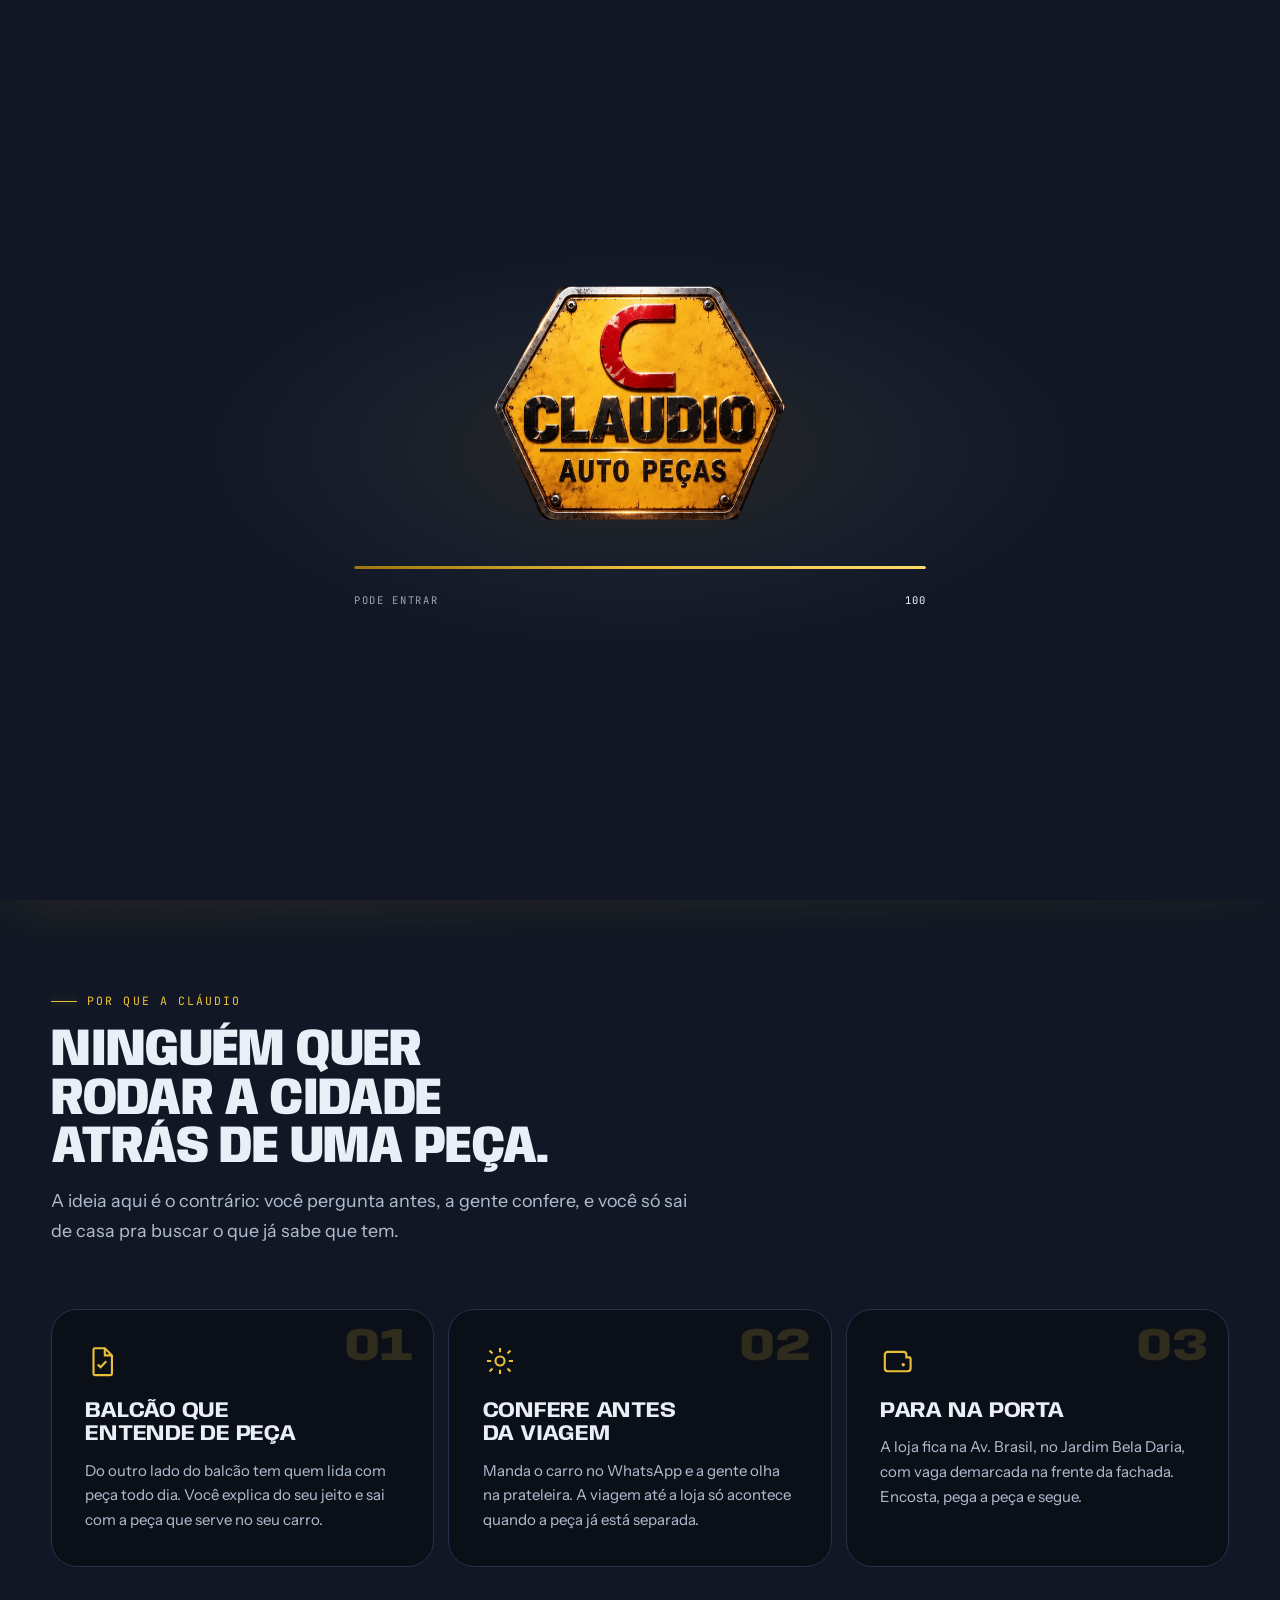
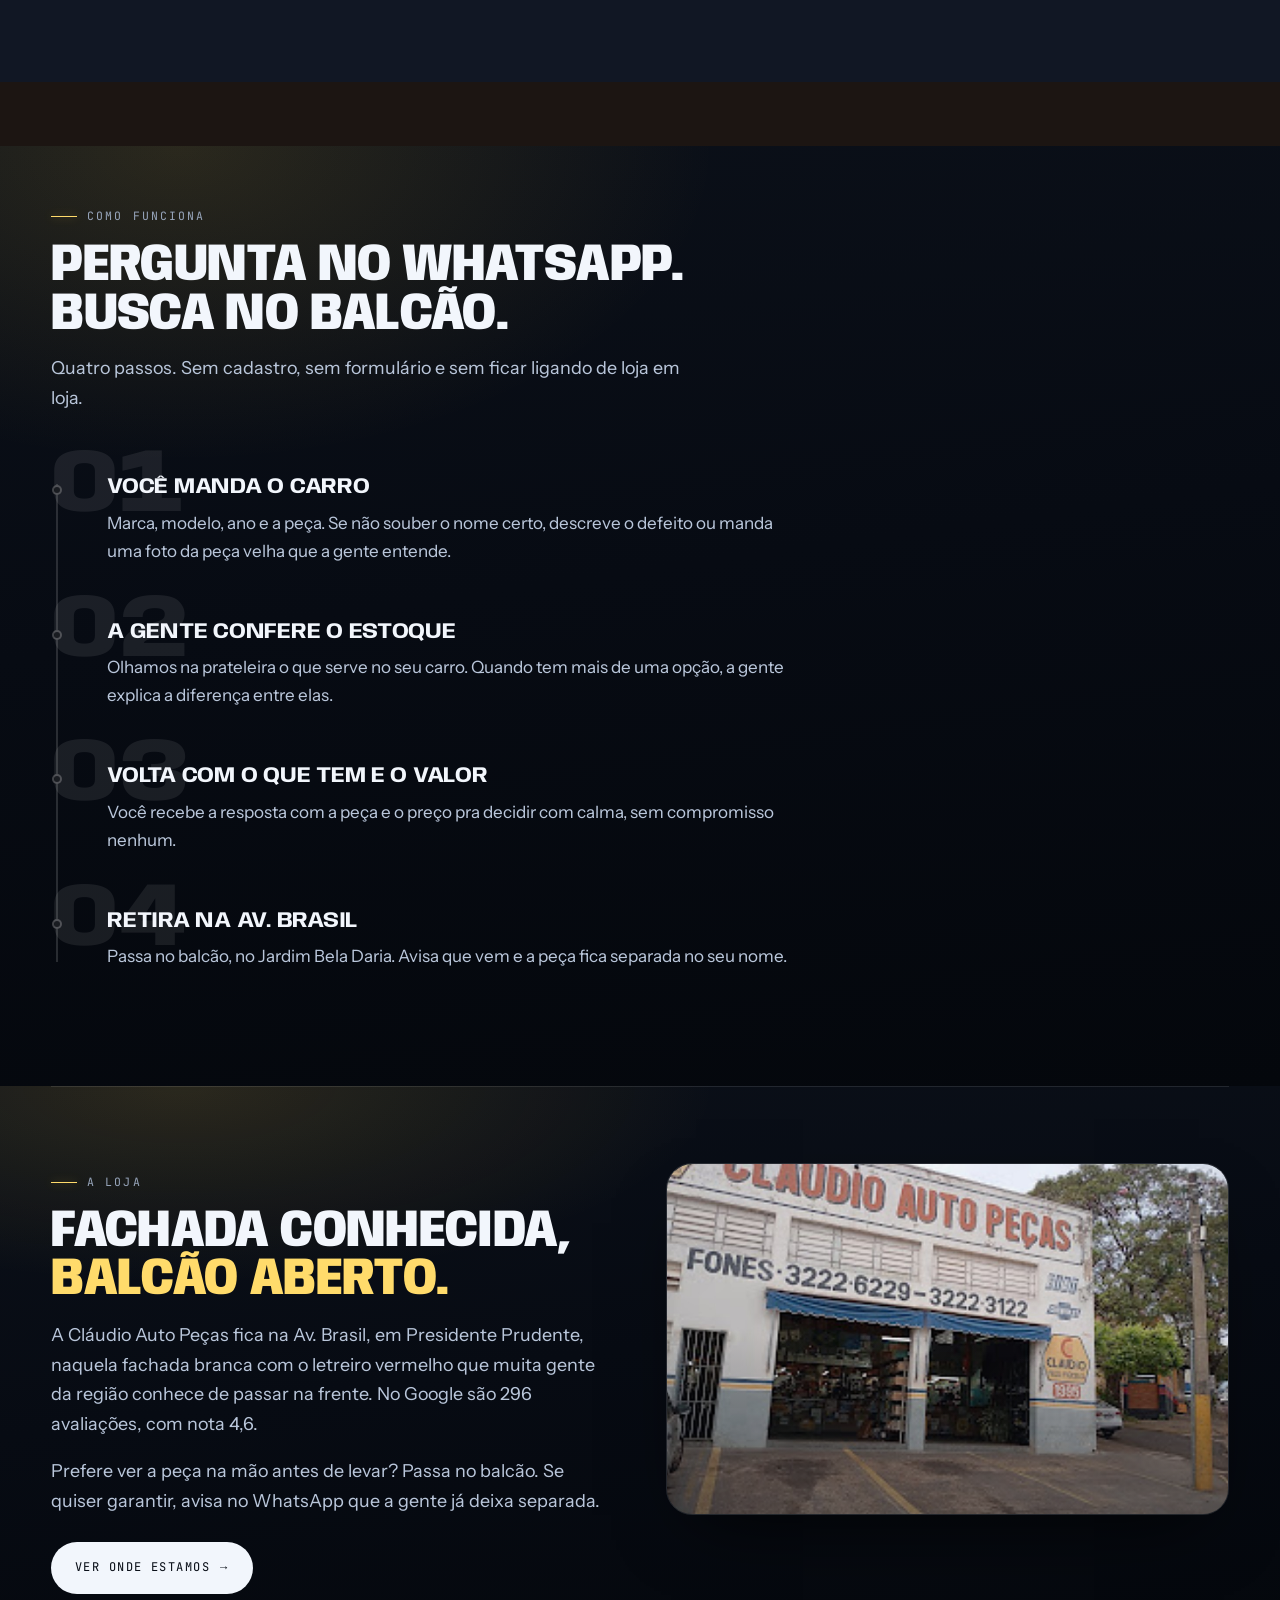
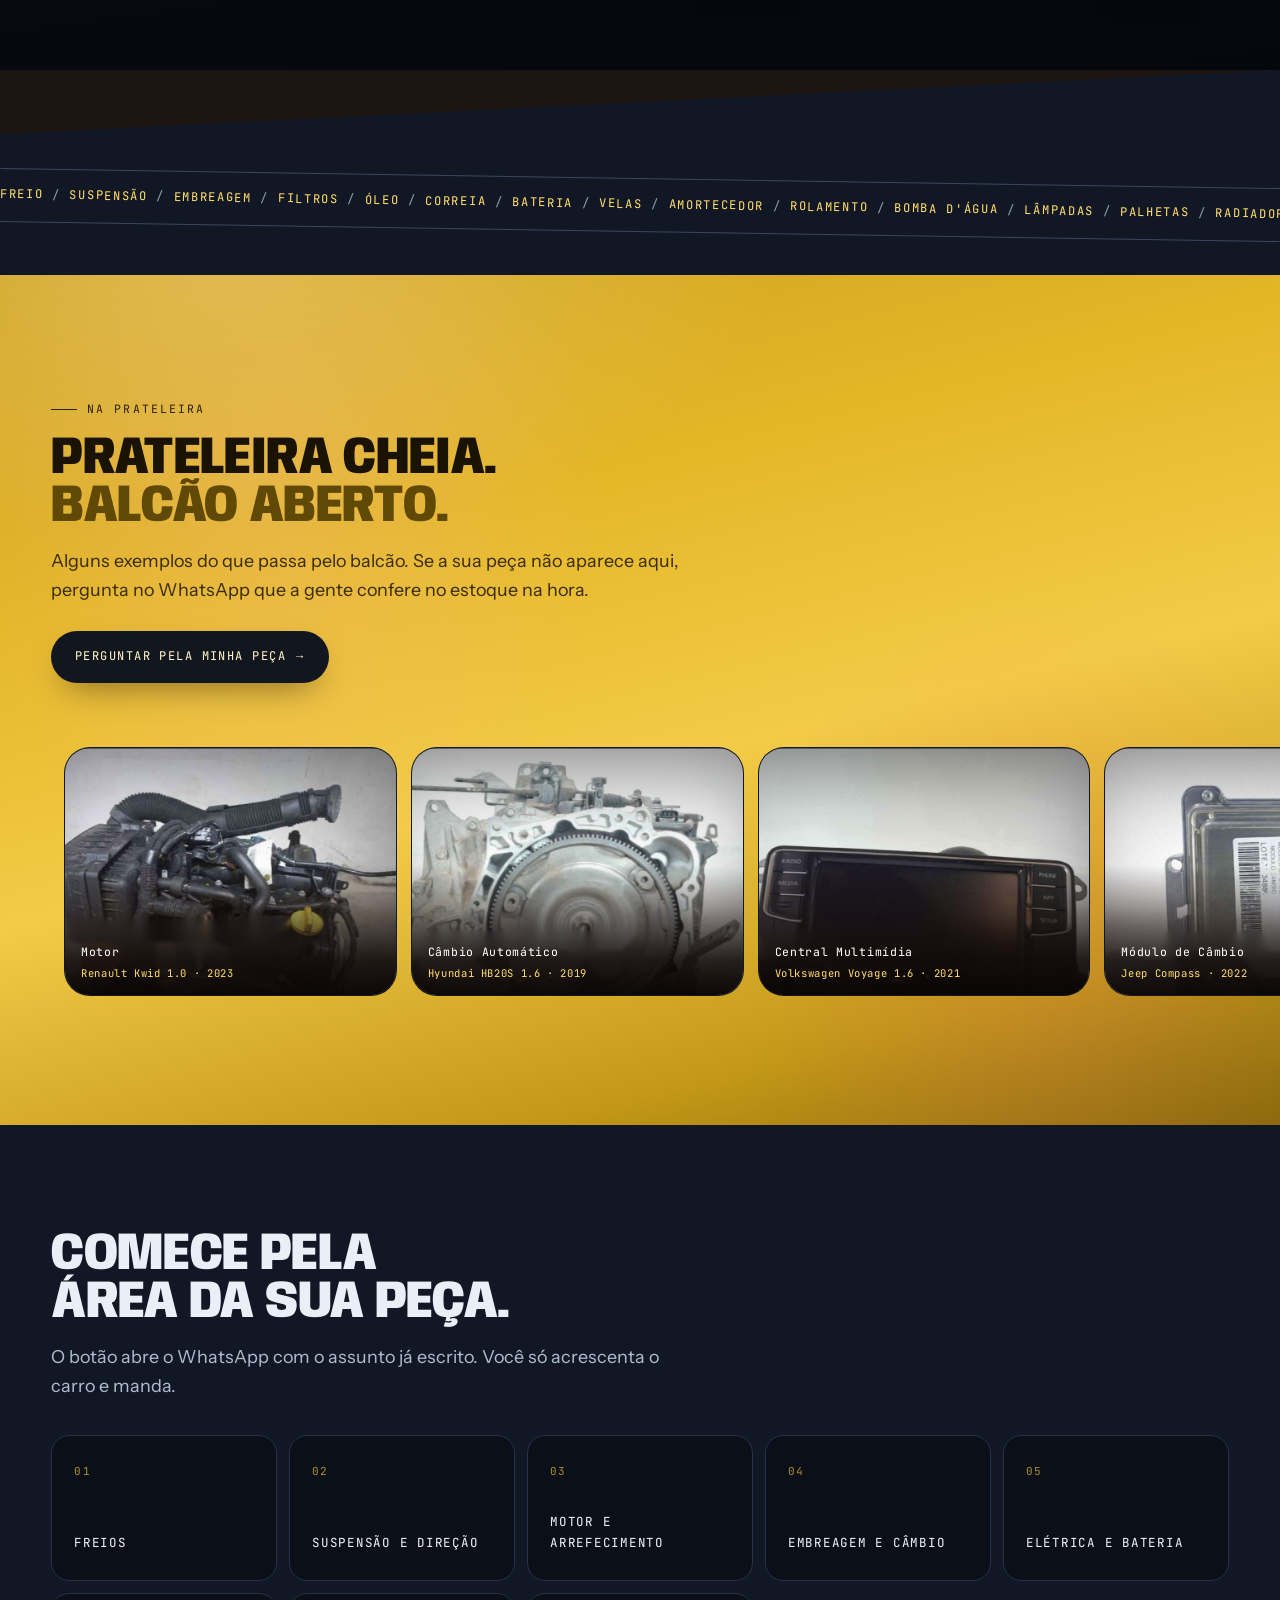
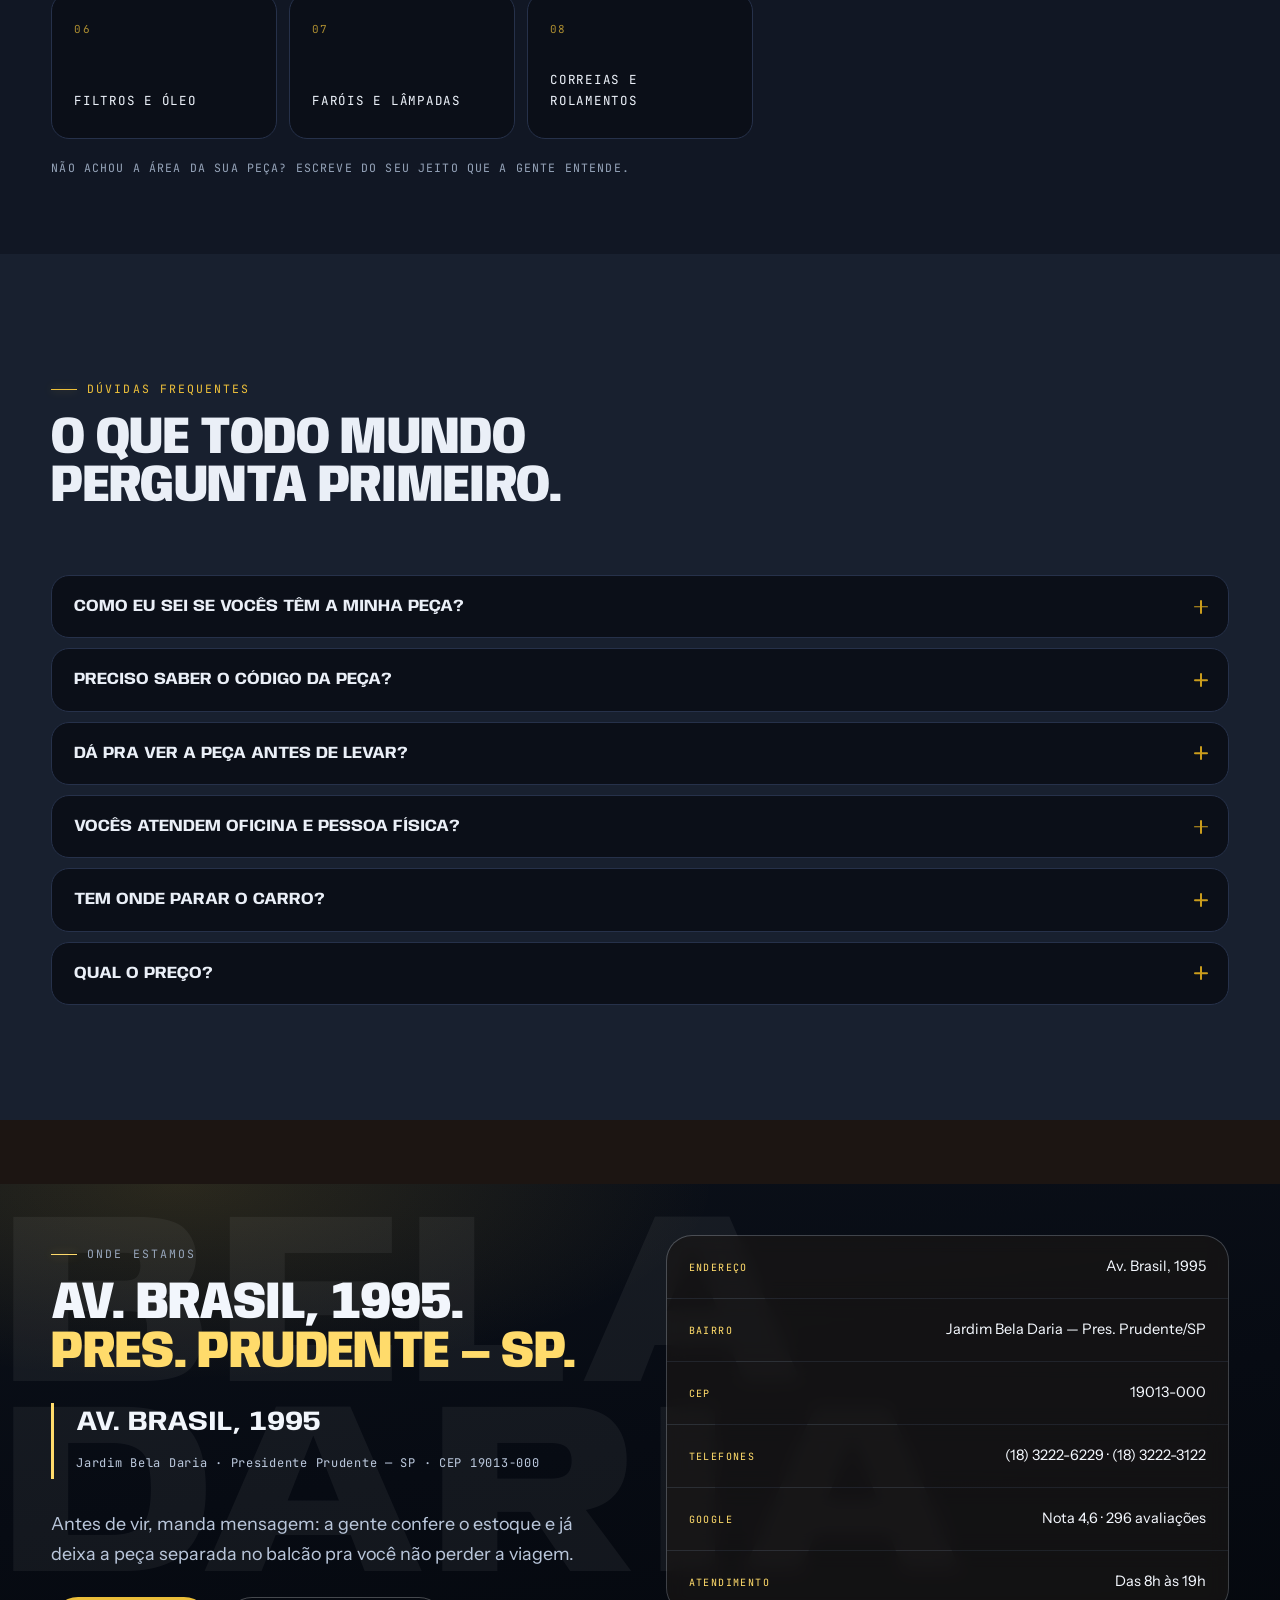
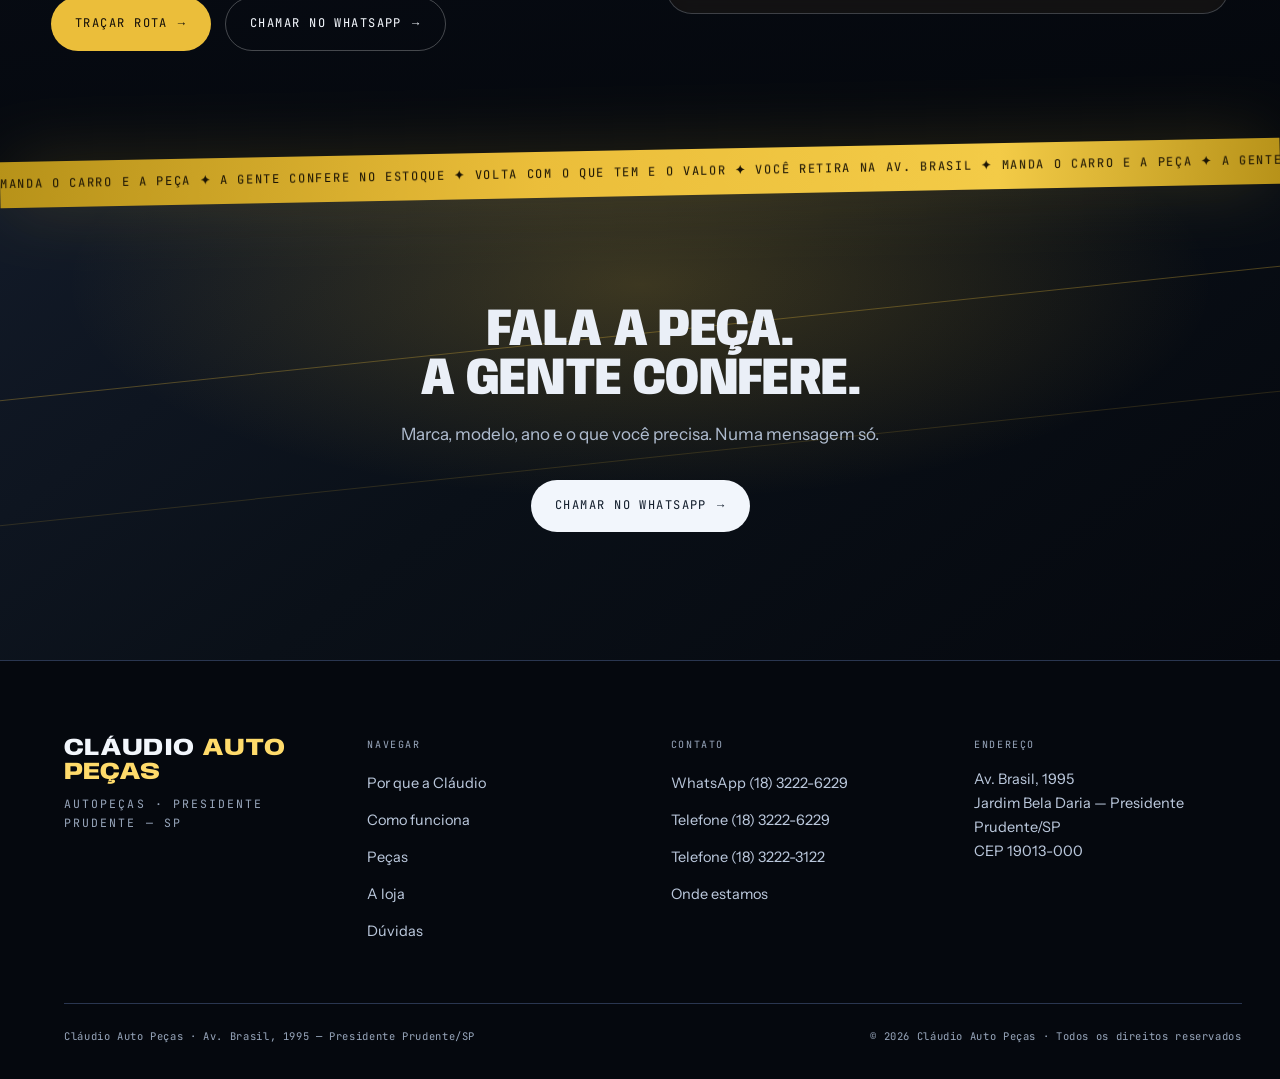
==== commit 4503c180: "Horário de atendimento: das 8h às 19h" ====
--- a/index.html
+++ b/index.html
@@ -75,6 +75,7 @@
   "url":"https://claudio-autopecas.vercel.app/",
   "image":"https://claudio-autopecas.vercel.app/assets/img/claudio-og.jpg",
   "logo":"https://claudio-autopecas.vercel.app/assets/img/apple-touch-icon.png",
+  "openingHours":"08:00-19:00",
   "address":{
     "@type":"PostalAddress",
     "streetAddress":"Av. Brasil, 1995",
@@ -203,7 +204,7 @@
 <!-- ============================ MARQUEE ============================ -->
 <a class="marq" href="https://wa.me/551832226229" data-wa="" aria-label="Falar no WhatsApp">
   <div class="marq__track" id="marqTrack">
-    <p>Autopeças em Presidente Prudente ✦ Balcão na Av. Brasil, 1995 ✦ 4,6 no Google ✦ Oficina e dono de carro ✦ Consulta pelo WhatsApp ✦ Vaga na frente da loja ✦</p>
+    <p>Autopeças em Presidente Prudente ✦ Balcão na Av. Brasil, 1995 ✦ Das 8h às 19h ✦ 4,6 no Google ✦ Oficina e dono de carro ✦ Consulta pelo WhatsApp ✦ Vaga na frente da loja ✦</p>
   </div>
 </a>
 
@@ -422,7 +423,7 @@
           Traçar rota <span class="btn__arrow" aria-hidden="true">→</span>
         </a>
         <a class="btn btn--ghost" href="https://wa.me/551832226229"
-           data-wa="Olá, Cláudio Auto Peças! Queria saber o horário de atendimento." data-mag>
+           data-wa="Olá, Cláudio Auto Peças! Queria tirar uma dúvida." data-mag>
           Chamar no WhatsApp <span class="btn__arrow" aria-hidden="true">→</span>
         </a>
       </div>
@@ -435,7 +436,7 @@
         <div class="fact"><dt>CEP</dt><dd>19013-000</dd></div>
         <div class="fact"><dt>Telefones</dt><dd>(18) 3222-6229 · (18) 3222-3122</dd></div>
         <div class="fact"><dt>Google</dt><dd>Nota 4,6 · 296 avaliações</dd></div>
-        <div class="fact"><dt>Atendimento</dt><dd>Horário a confirmar</dd></div>
+        <div class="fact"><dt>Atendimento</dt><dd>Das 8h às 19h</dd></div>
       </dl>
     </div>
   </div>
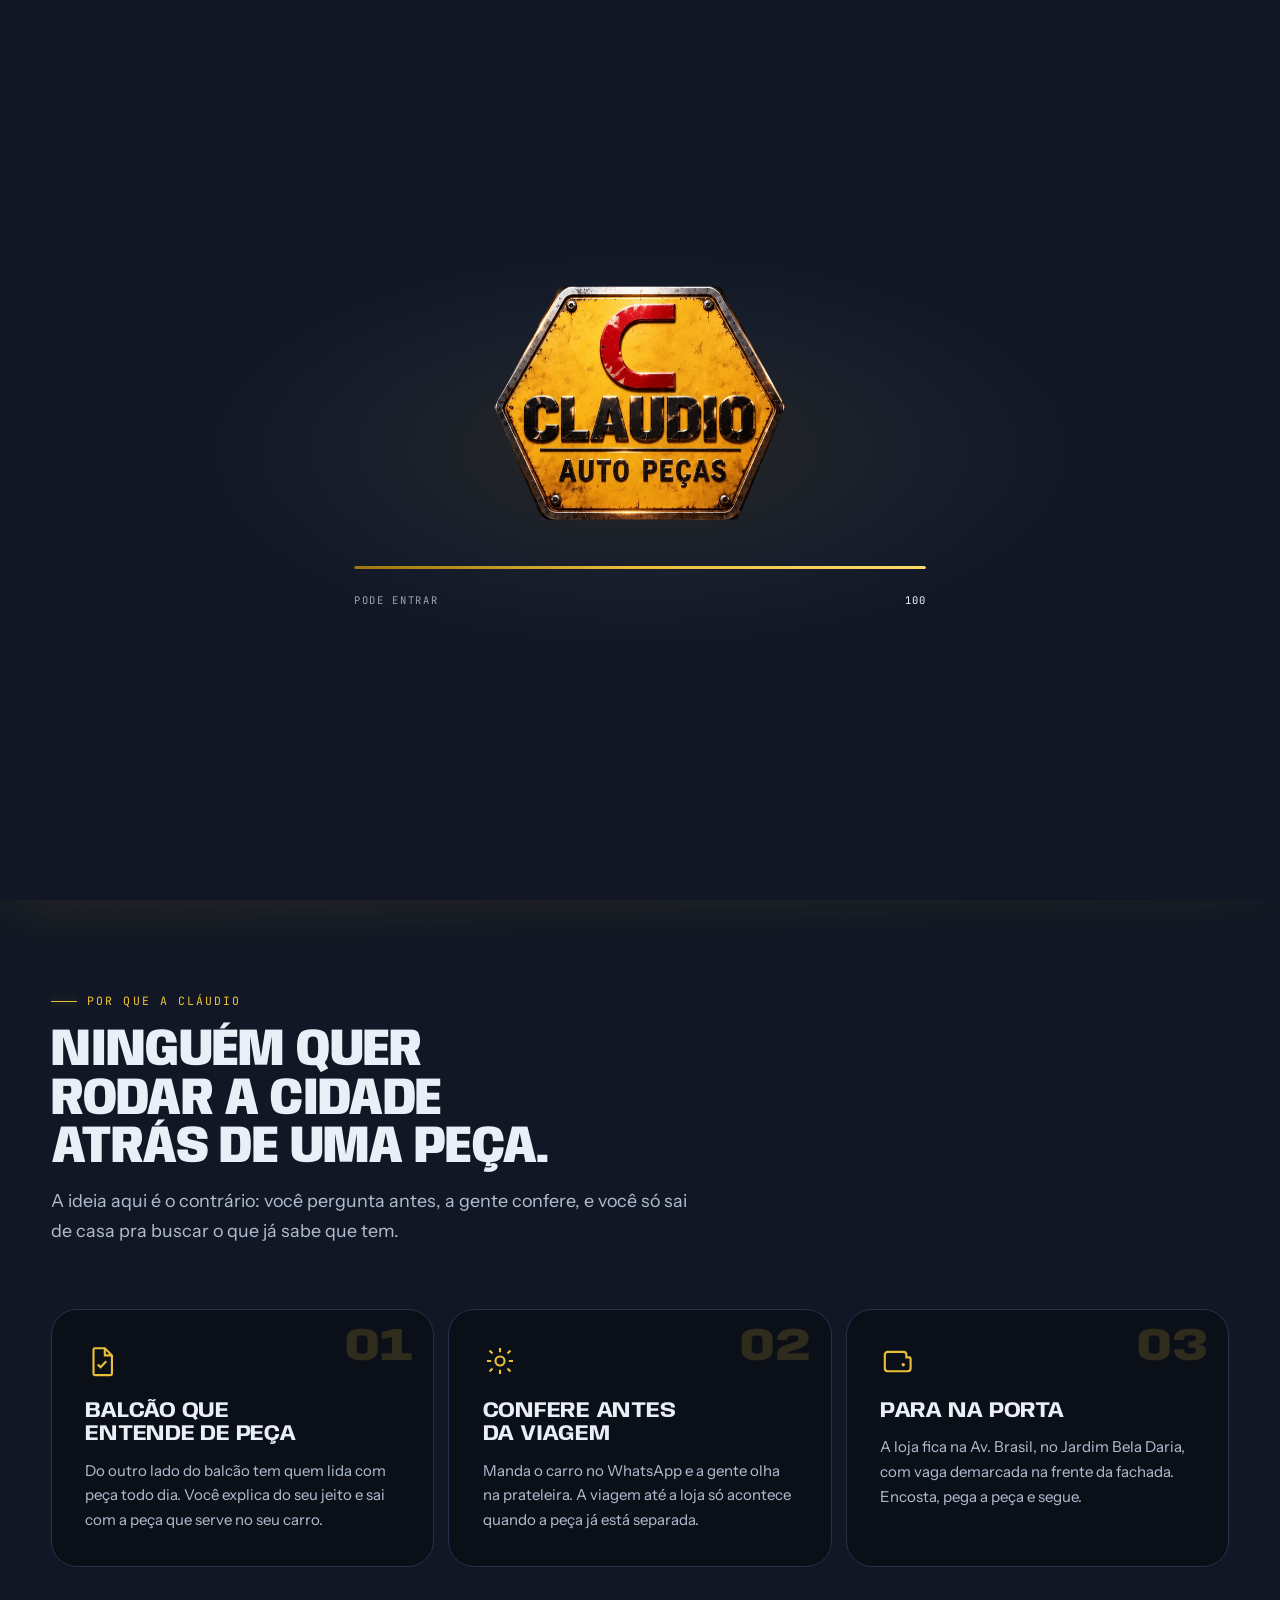
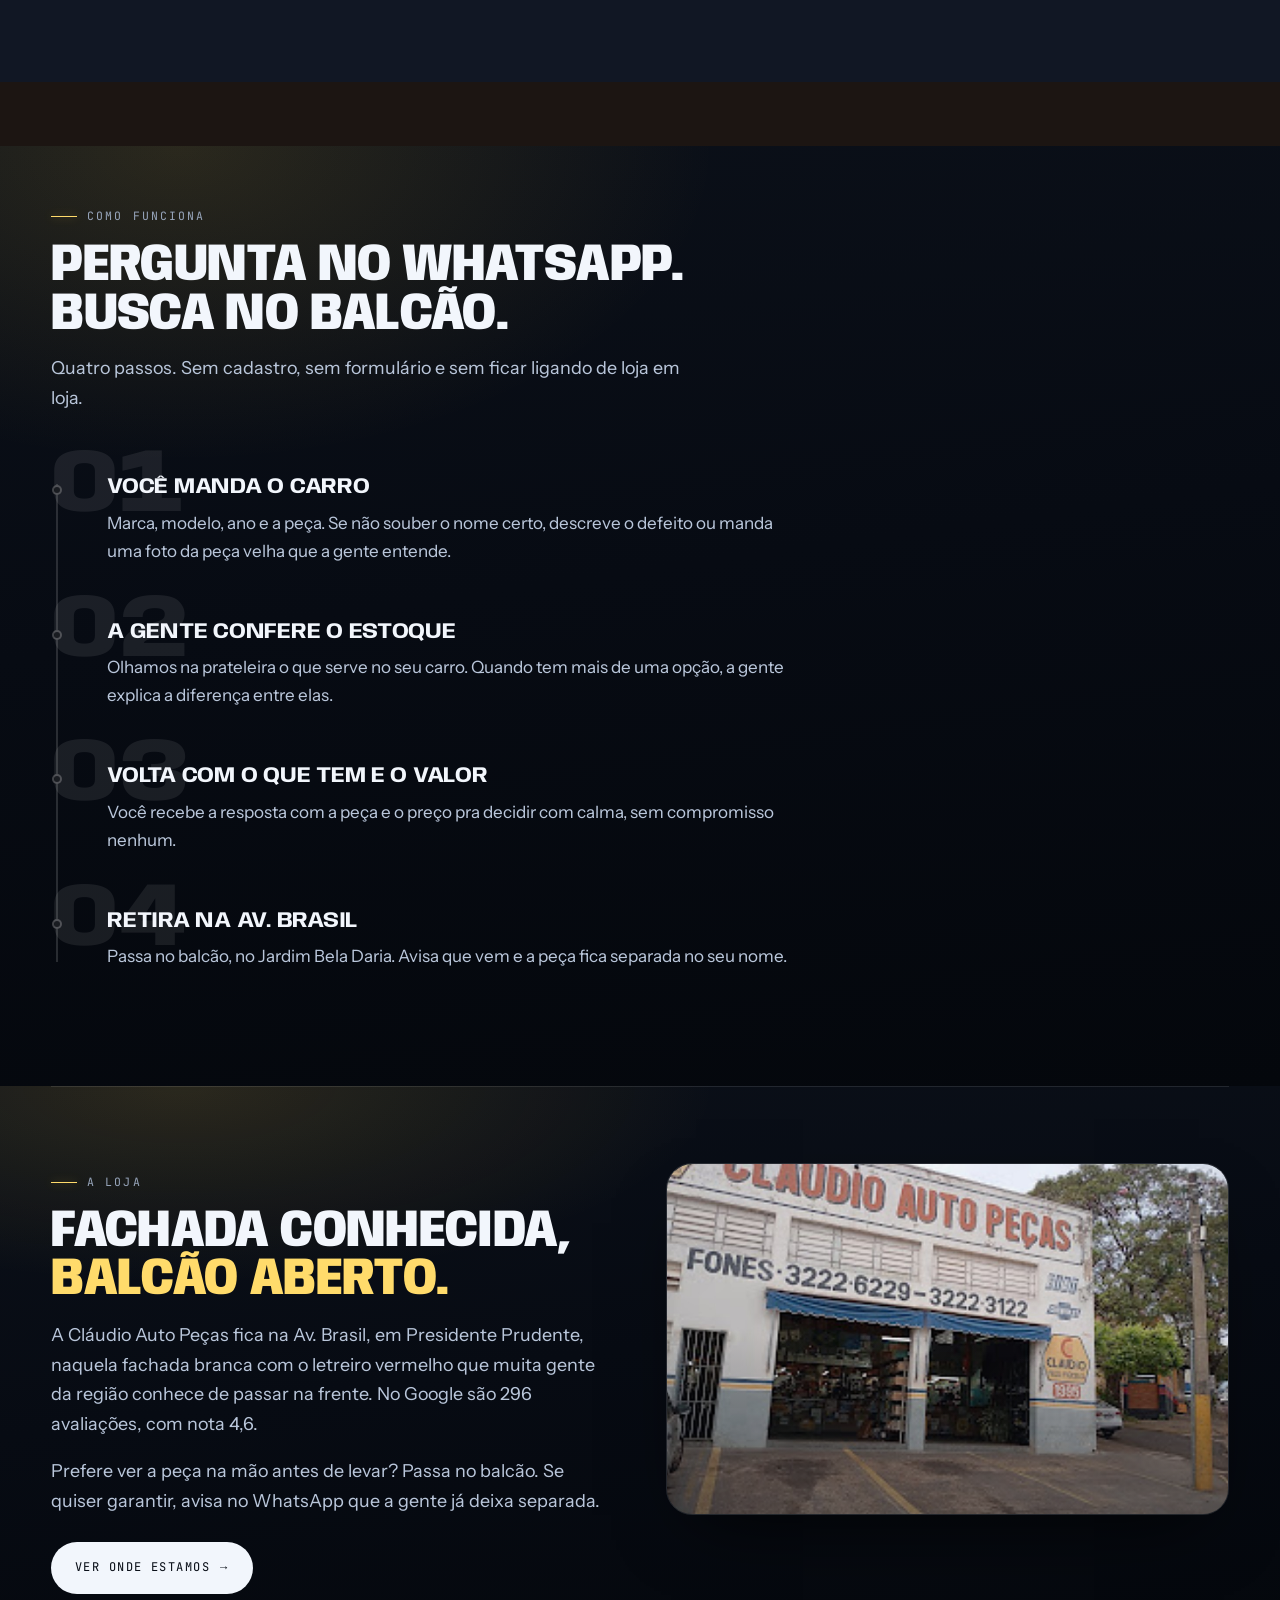
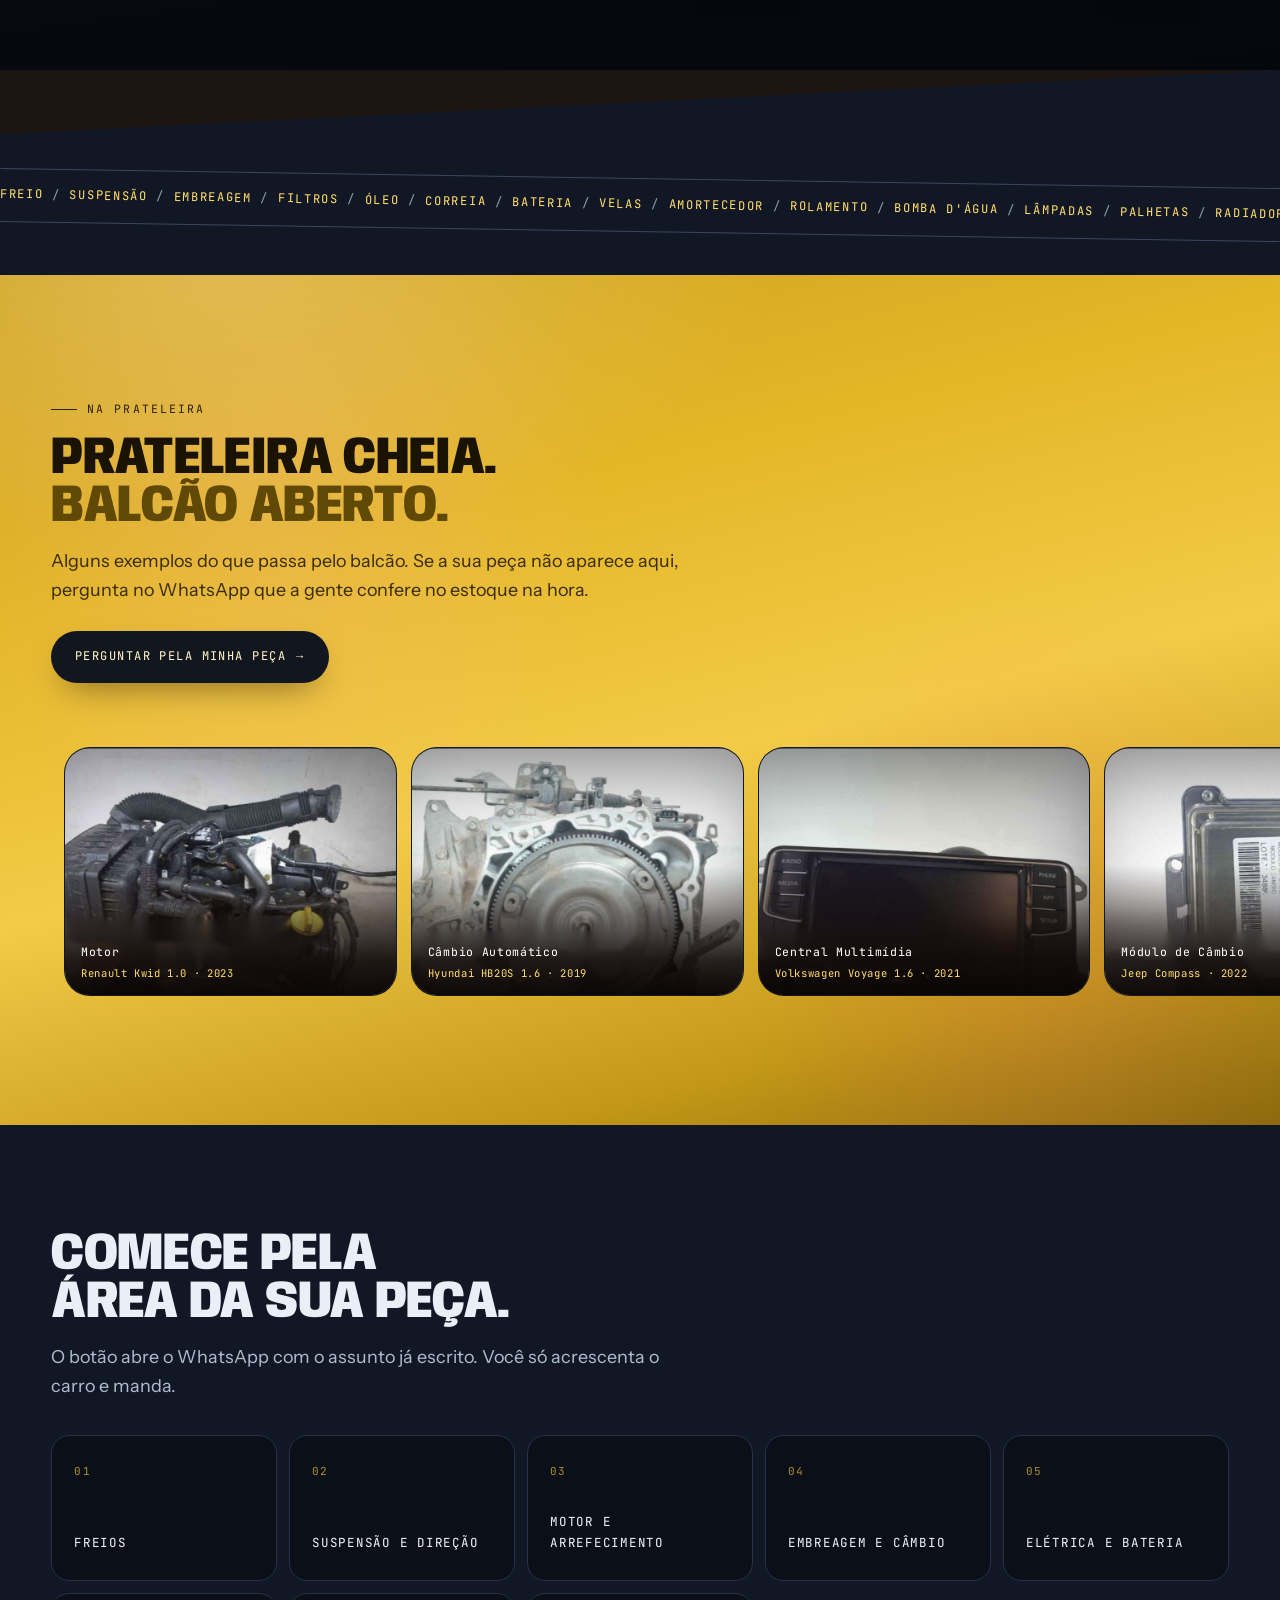
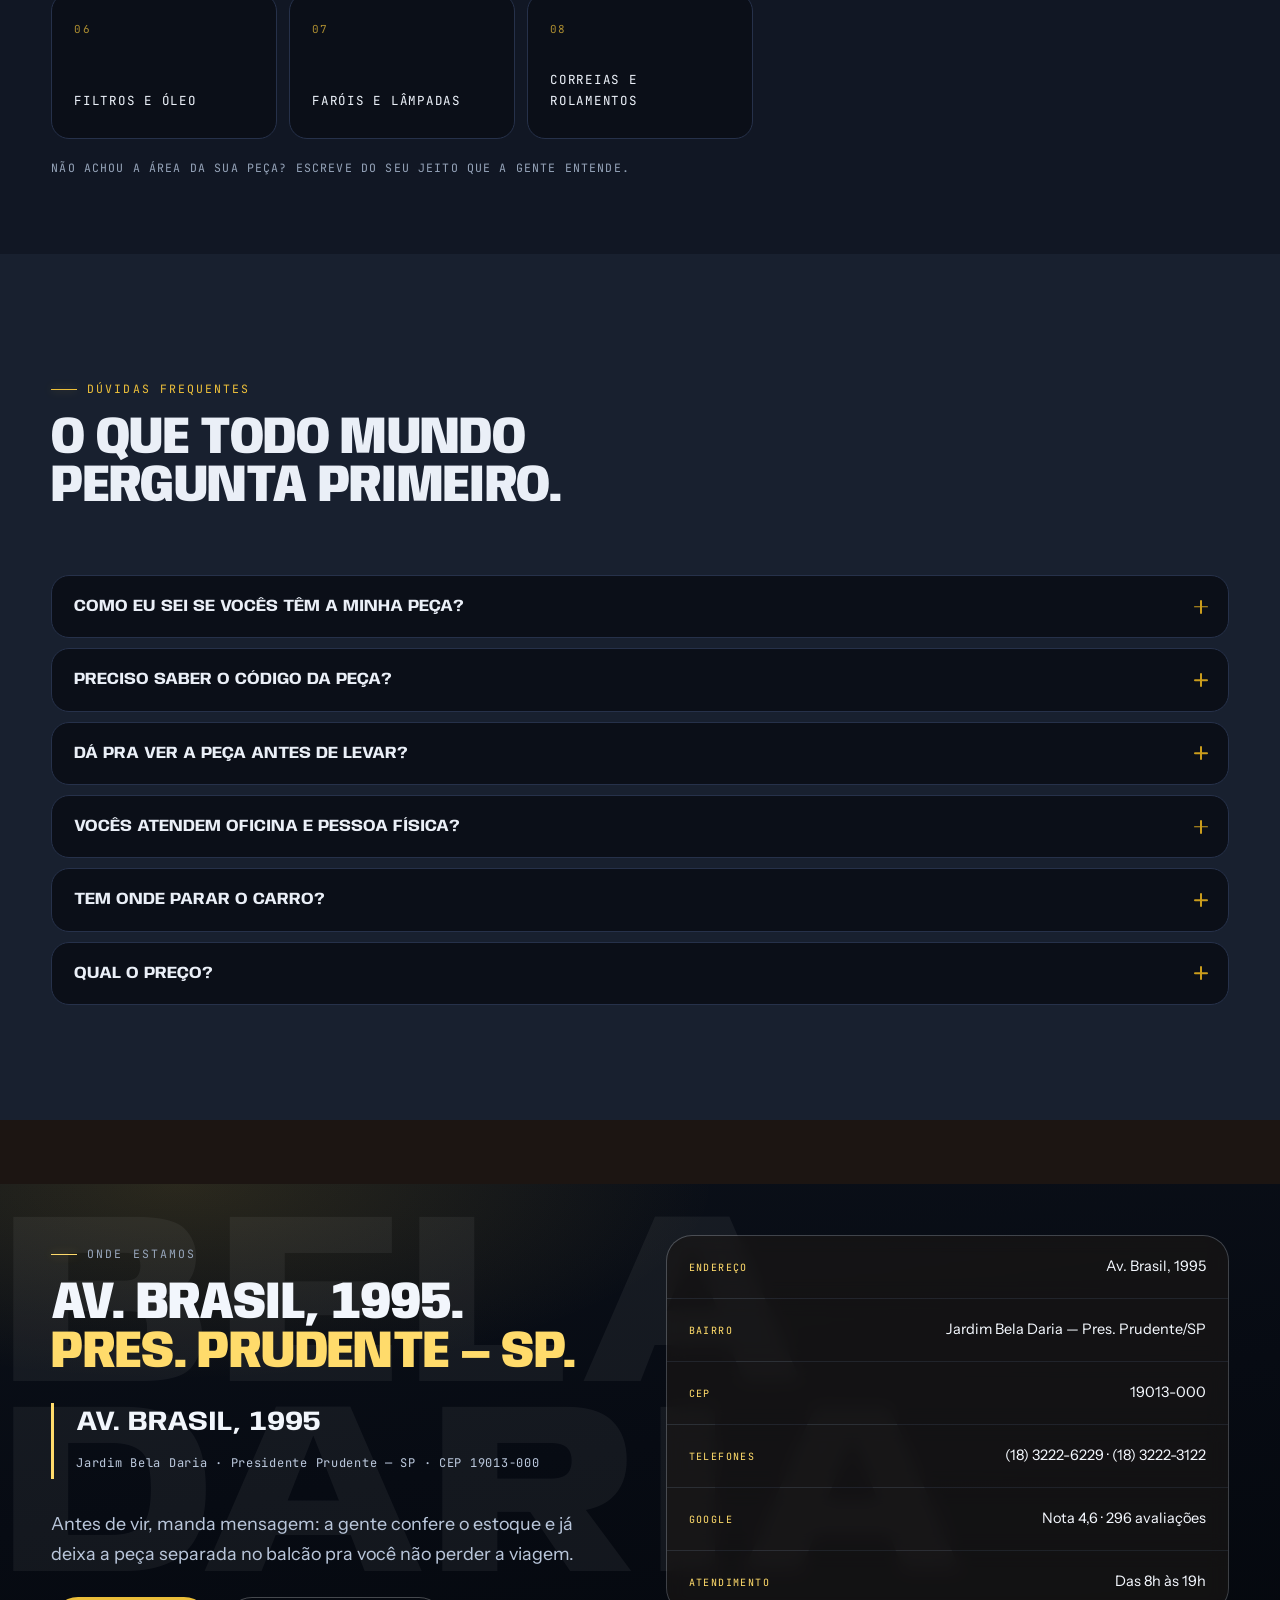
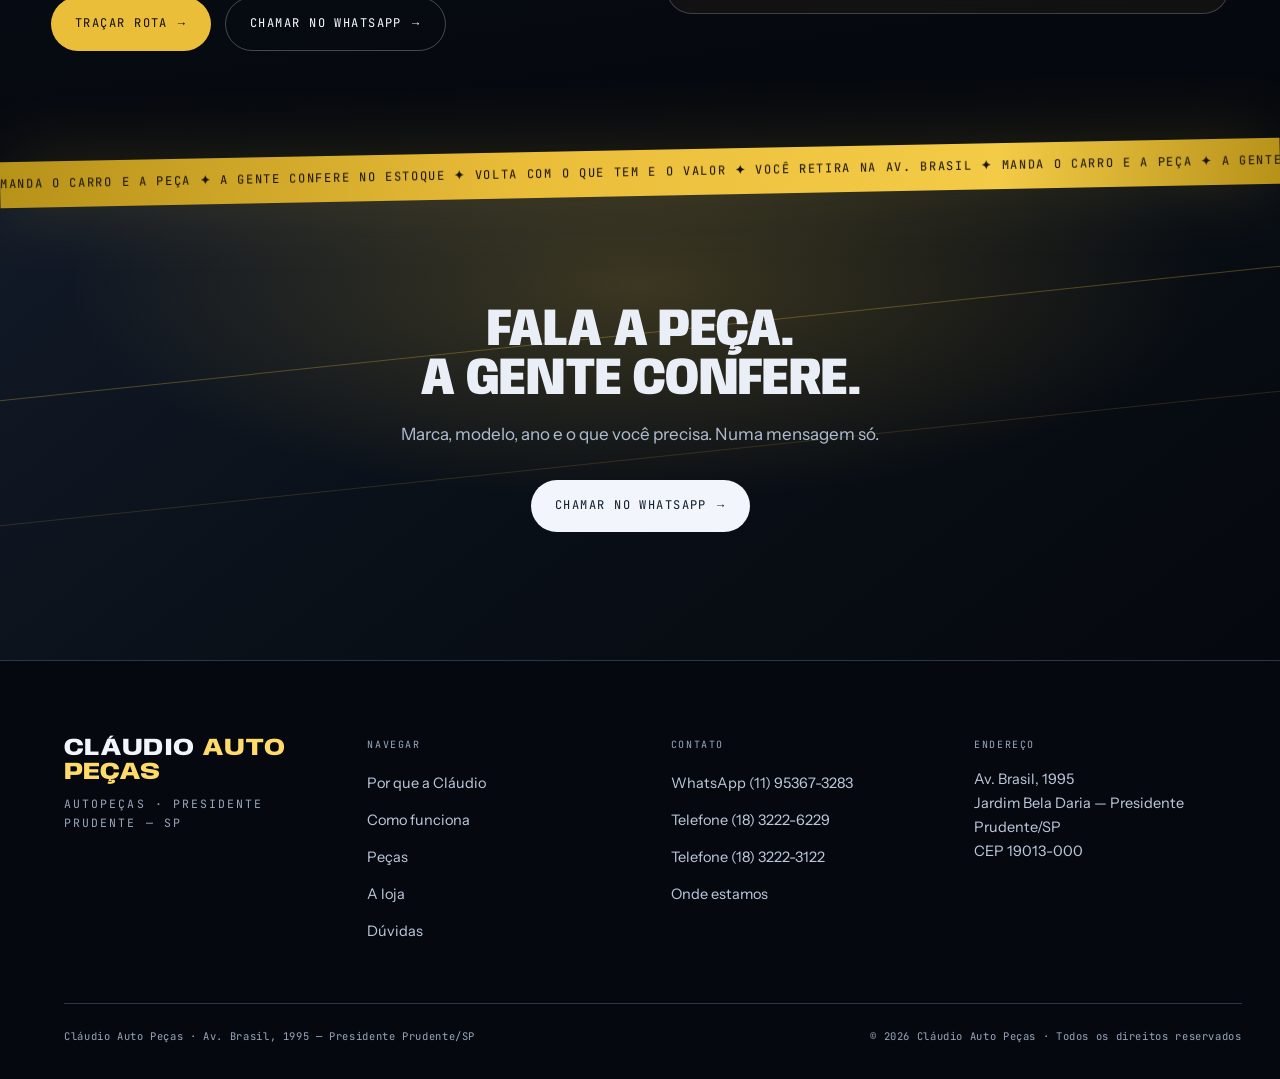
==== commit e3716f3b: "WhatsApp: (11) 95367-3283" ====
--- a/index.html
+++ b/index.html
@@ -125,7 +125,7 @@
     <a href="#onde">Onde estamos</a>
   </nav>
 
-  <a class="btn btn--primary" href="https://wa.me/551832226229" data-wa="" data-mag>
+  <a class="btn btn--primary" href="https://wa.me/5511953673283" data-wa="" data-mag>
     Falar agora <span class="btn__arrow" aria-hidden="true">→</span>
   </a>
 
@@ -174,7 +174,7 @@
       </p>
 
       <div class="hero__cta fade-up dl-2" style="margin-top:32px">
-        <a class="btn btn--primary" href="https://wa.me/551832226229"
+        <a class="btn btn--primary" href="https://wa.me/5511953673283"
            data-wa="Olá, Cláudio Auto Peças! Estou procurando uma peça. Meu carro é: " data-mag>
           Consultar a minha peça <span class="btn__arrow" aria-hidden="true">→</span>
         </a>
@@ -202,7 +202,7 @@
 </section>
 
 <!-- ============================ MARQUEE ============================ -->
-<a class="marq" href="https://wa.me/551832226229" data-wa="" aria-label="Falar no WhatsApp">
+<a class="marq" href="https://wa.me/5511953673283" data-wa="" aria-label="Falar no WhatsApp">
   <div class="marq__track" id="marqTrack">
     <p>Autopeças em Presidente Prudente ✦ Balcão na Av. Brasil, 1995 ✦ Das 8h às 19h ✦ 4,6 no Google ✦ Oficina e dono de carro ✦ Consulta pelo WhatsApp ✦ Vaga na frente da loja ✦</p>
   </div>
@@ -321,7 +321,7 @@
 <div class="wedge wedge--slab wedge--out" aria-hidden="true"></div>
 
 <div class="marq-band">
-<a class="marq marq--ghost" href="https://wa.me/551832226229" data-wa="" aria-label="Falar no WhatsApp">
+<a class="marq marq--ghost" href="https://wa.me/5511953673283" data-wa="" aria-label="Falar no WhatsApp">
   <div class="marq__track" id="marqTrack2">
     <p><b>Freio</b> <span class="sep">/</span> <b>Suspensão</b> <span class="sep">/</span> <b>Embreagem</b> <span class="sep">/</span> <b>Filtros</b> <span class="sep">/</span> <b>Óleo</b> <span class="sep">/</span> <b>Correia</b> <span class="sep">/</span> <b>Bateria</b> <span class="sep">/</span> <b>Velas</b> <span class="sep">/</span> <b>Amortecedor</b> <span class="sep">/</span> <b>Rolamento</b> <span class="sep">/</span> <b>Bomba d'água</b> <span class="sep">/</span> <b>Lâmpadas</b> <span class="sep">/</span> <b>Palhetas</b> <span class="sep">/</span> <b>Radiador</b> <span class="sep">/</span> </p>
   </div>
@@ -335,7 +335,7 @@
       <p class="mono eyebrow">Na prateleira</p>
       <h2 class="d2">Prateleira cheia.<br><span class="accent">Balcão aberto.</span></h2>
       <p class="lead">Alguns exemplos do que passa pelo balcão. Se a sua peça não aparece aqui, pergunta no WhatsApp que a gente confere no estoque na hora.</p>
-      <a class="btn btn--primary" href="https://wa.me/551832226229" style="margin-top:26px"
+      <a class="btn btn--primary" href="https://wa.me/5511953673283" style="margin-top:26px"
          data-wa="Olá, Cláudio Auto Peças! Não vi a peça que preciso no site. Meu carro é: " data-mag>
         Perguntar pela minha peça <span class="btn__arrow" aria-hidden="true">→</span>
       </a>
@@ -422,7 +422,7 @@
         <a class="btn btn--primary" href="https://www.google.com/maps/search/?api=1&amp;query=Cl%C3%A1udio+Auto+Pe%C3%A7as%2C+Av.+Brasil%2C+1995+-+Jardim+Bela+Daria%2C+Presidente+Prudente+-+SP%2C+19013-000" target="_blank" rel="noopener" data-mag>
           Traçar rota <span class="btn__arrow" aria-hidden="true">→</span>
         </a>
-        <a class="btn btn--ghost" href="https://wa.me/551832226229"
+        <a class="btn btn--ghost" href="https://wa.me/5511953673283"
            data-wa="Olá, Cláudio Auto Peças! Queria tirar uma dúvida." data-mag>
           Chamar no WhatsApp <span class="btn__arrow" aria-hidden="true">→</span>
         </a>
@@ -442,7 +442,7 @@
   </div>
 </section>
 
-<a class="marq" href="https://wa.me/551832226229" data-wa="" aria-label="Falar no WhatsApp">
+<a class="marq" href="https://wa.me/5511953673283" data-wa="" aria-label="Falar no WhatsApp">
   <div class="marq__track" id="marqTrack3">
     <p>Manda o carro e a peça ✦ A gente confere no estoque ✦ Volta com o que tem e o valor ✦ Você retira na Av. Brasil ✦ Manda o carro e a peça ✦ A gente confere no estoque ✦ Volta com o que tem e o valor ✦ Você retira na Av. Brasil ✦</p>
   </div>
@@ -453,7 +453,7 @@
   <div class="shell cta__in">
     <h2 class="d2" data-rv>Fala a peça.<br>A gente confere.</h2>
     <p data-rv data-rv-d="1">Marca, modelo, ano e o que você precisa. Numa mensagem só.</p>
-    <a class="btn btn--light" href="https://wa.me/551832226229" data-rv data-rv-d="2"
+    <a class="btn btn--light" href="https://wa.me/5511953673283" data-rv data-rv-d="2"
        data-wa="Olá, Cláudio Auto Peças! Estou procurando uma peça. Meu carro é: " data-mag>
       Chamar no WhatsApp <span class="btn__arrow" aria-hidden="true">→</span>
     </a>
@@ -486,7 +486,7 @@
     <div>
       <h4>Contato</h4>
       <ul>
-        <li><a href="https://wa.me/551832226229" data-wa="">WhatsApp (18) 3222-6229</a></li>
+        <li><a href="https://wa.me/5511953673283" data-wa="">WhatsApp (11) 95367-3283</a></li>
         <li><a href="tel:+551832226229">Telefone (18) 3222-6229</a></li>
         <li><a href="tel:+551832223122">Telefone (18) 3222-3122</a></li>
         <li><a href="#onde">Onde estamos</a></li>
@@ -507,7 +507,7 @@
   </div>
 </footer>
 
-<a class="wa" id="wa" href="https://wa.me/551832226229" data-wa="" aria-label="Chamar no WhatsApp">
+<a class="wa" id="wa" href="https://wa.me/5511953673283" data-wa="" aria-label="Chamar no WhatsApp">
   <svg width="27" height="27" viewBox="0 0 24 24" fill="currentColor" aria-hidden="true"><path d="M12 2a10 10 0 0 0-8.6 15L2 22l5.2-1.4A10 10 0 1 0 12 2zm0 18a8 8 0 0 1-4.1-1.1l-.3-.2-3.1.8.8-3-.2-.3A8 8 0 1 1 12 20zm4.4-5.9c-.2-.1-1.4-.7-1.6-.8-.2-.1-.4-.1-.5.1-.2.2-.6.8-.8 1-.1.2-.3.2-.5.1-1.4-.7-2.3-1.3-3.2-2.8-.2-.4.2-.3.6-1.1.1-.1 0-.3 0-.4-.1-.1-.5-1.3-.7-1.8-.2-.4-.4-.4-.5-.4h-.5c-.2 0-.4.1-.6.3-.2.2-.8.8-.8 1.9s.8 2.2.9 2.4c.1.2 1.6 2.5 3.9 3.4 1.9.8 2.3.6 2.7.6.4 0 1.4-.6 1.6-1.1.2-.5.2-1 .1-1.1 0-.1-.2-.2-.4-.3z"/></svg>
 </a>
 
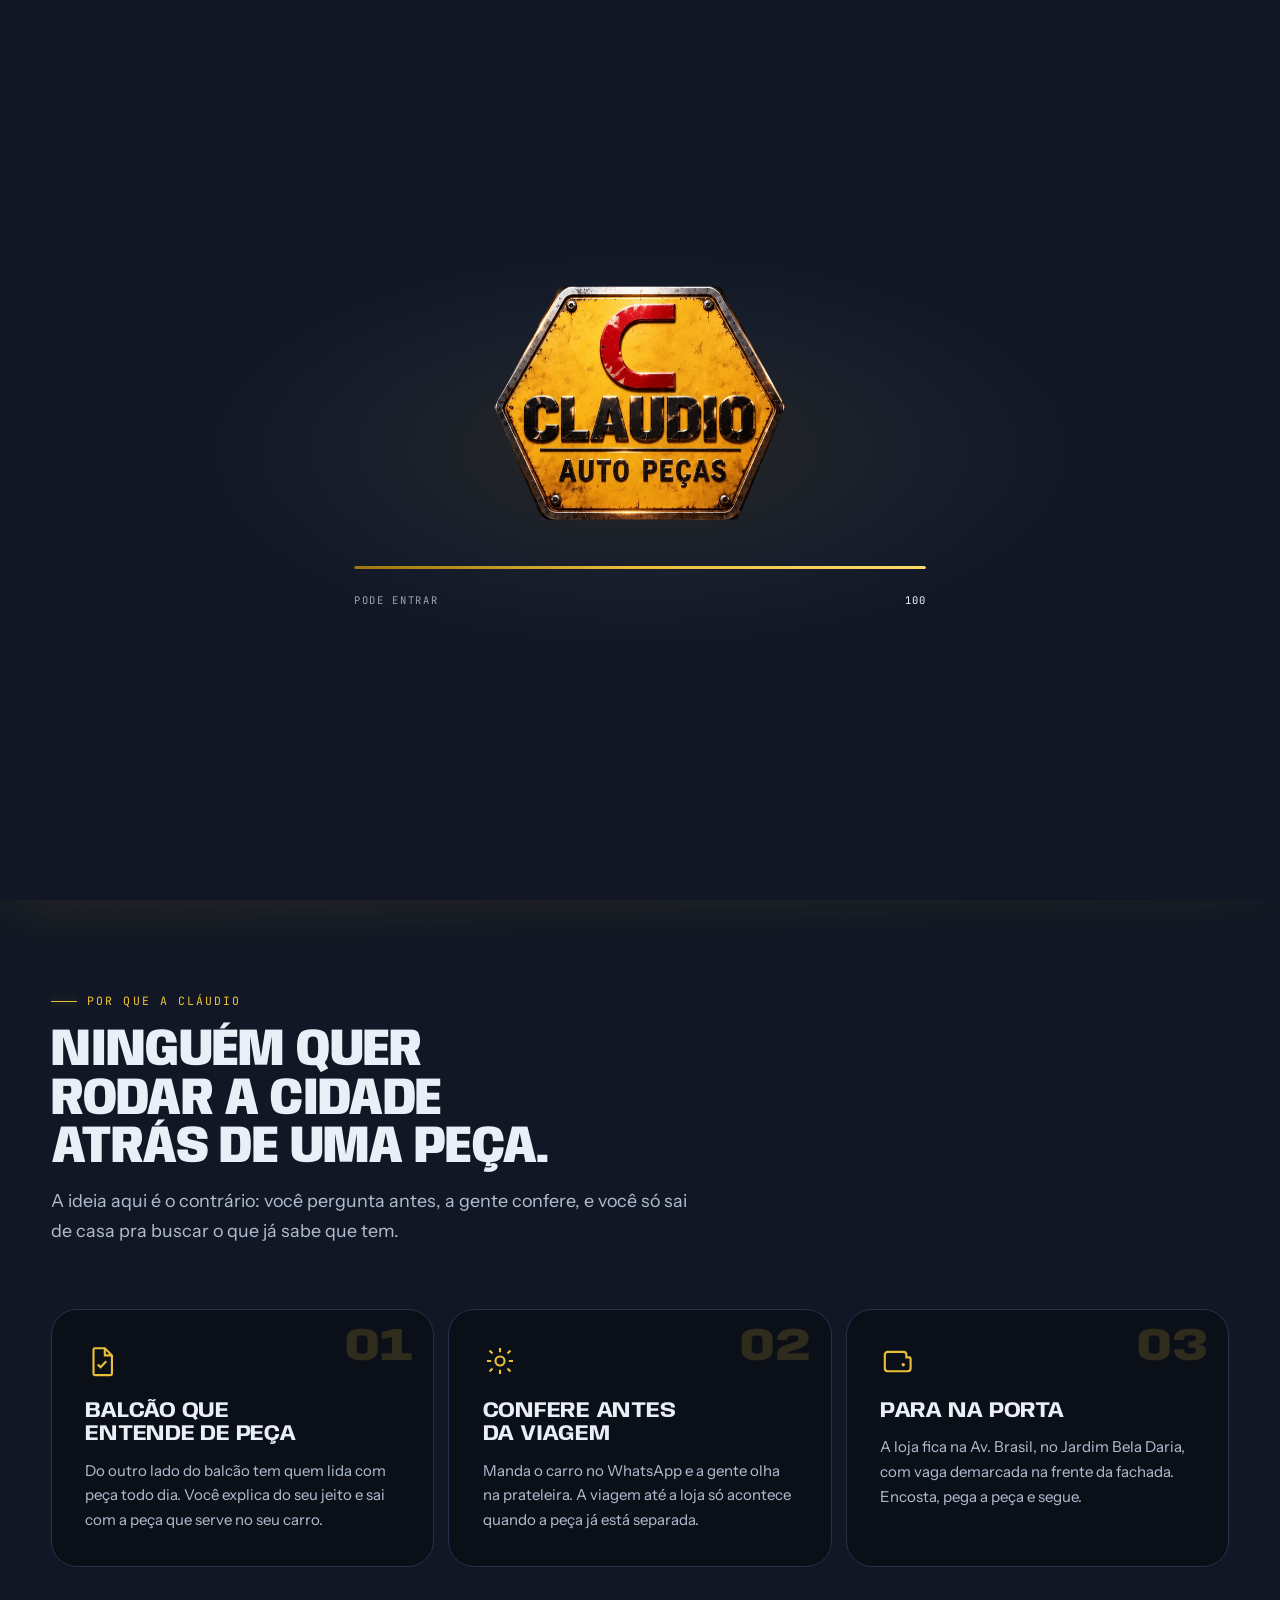
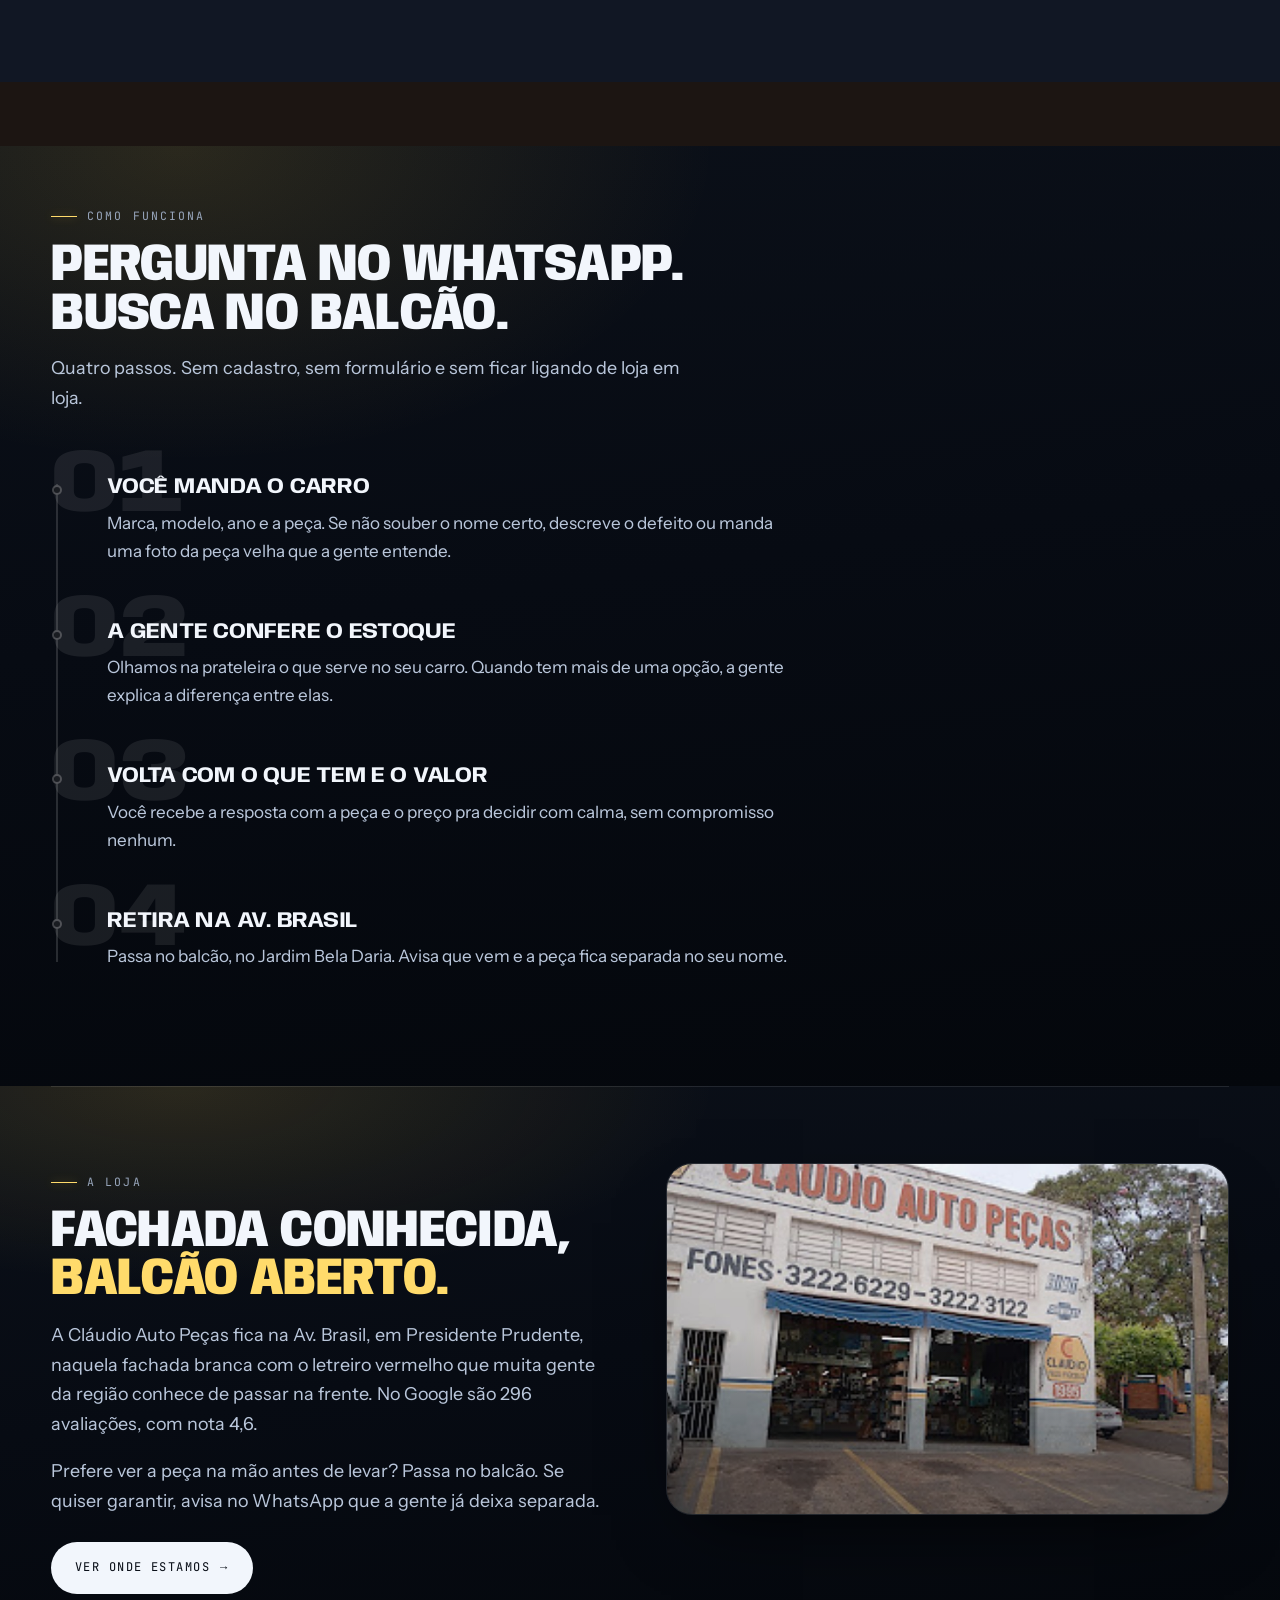
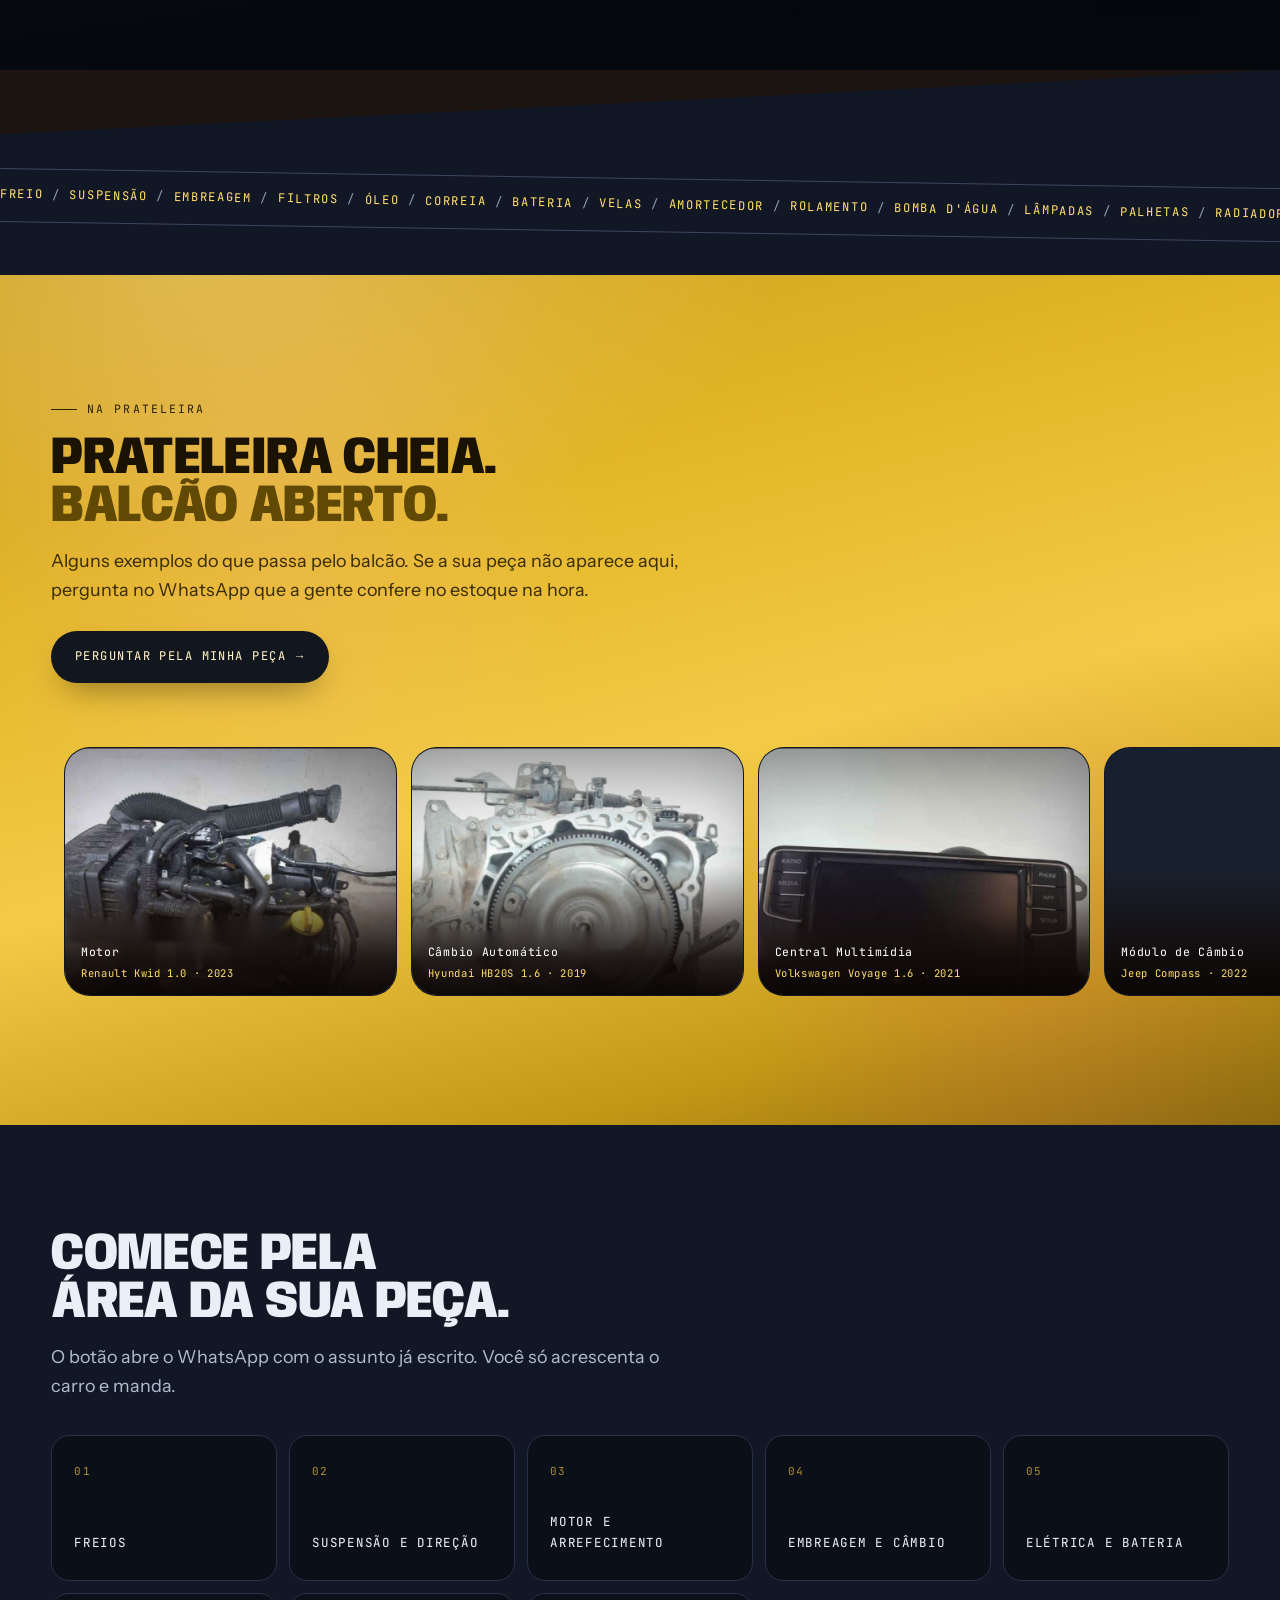
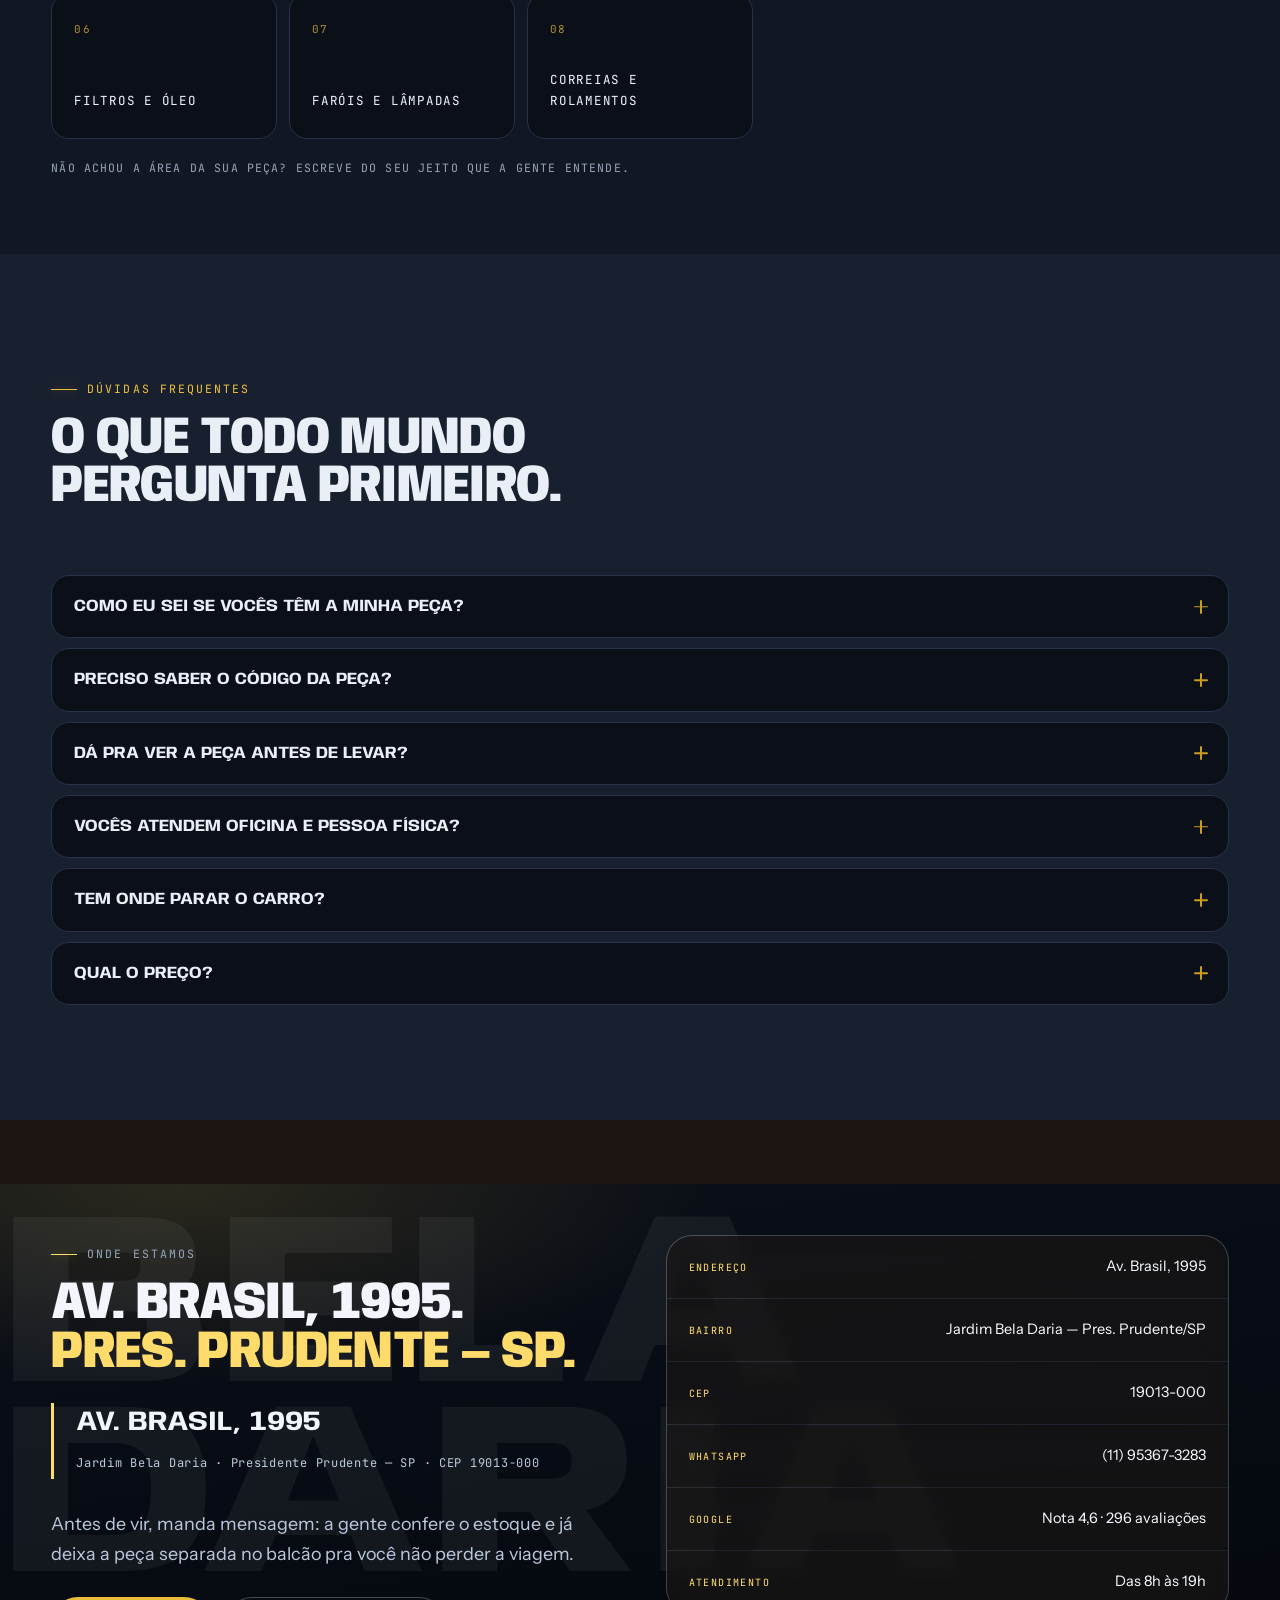
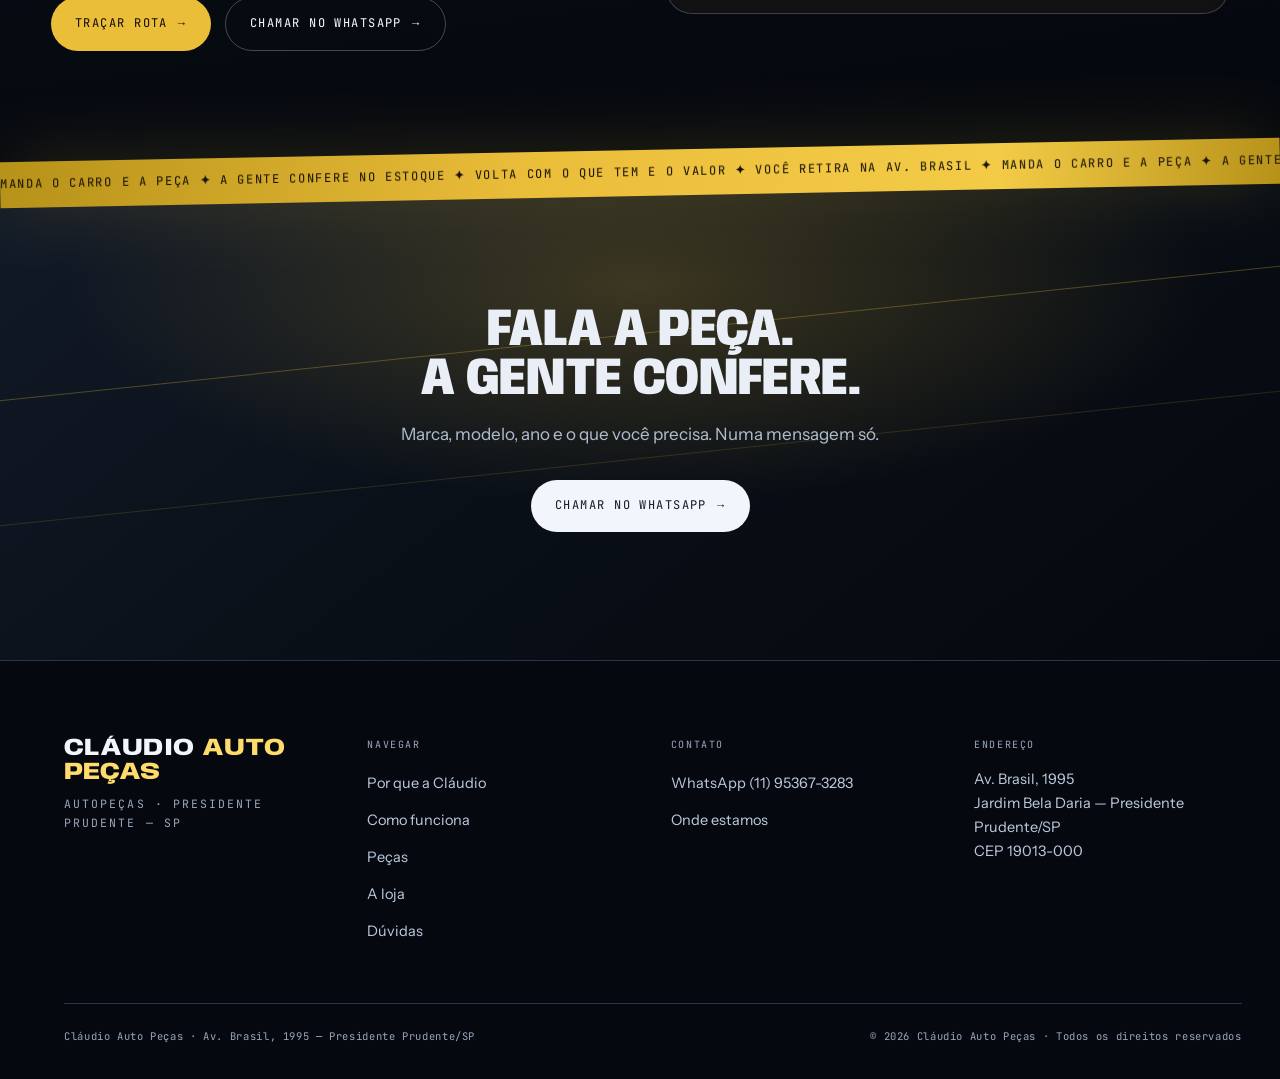
==== commit ea94f0f7: "Remove os telefones fixos" ====
--- a/index.html
+++ b/index.html
@@ -71,7 +71,7 @@
   "@type":"AutoPartsStore",
   "name":"Cláudio Auto Peças",
   "description":"Loja de autopeças na Av. Brasil, Jardim Bela Daria, Presidente Prudente, São Paulo.",
-  "telephone":"+551832226229",
+  "telephone":"+5511953673283",
   "url":"https://claudio-autopecas.vercel.app/",
   "image":"https://claudio-autopecas.vercel.app/assets/img/claudio-og.jpg",
   "logo":"https://claudio-autopecas.vercel.app/assets/img/apple-touch-icon.png",
@@ -434,7 +434,7 @@
         <div class="fact"><dt>Endereço</dt><dd>Av. Brasil, 1995</dd></div>
         <div class="fact"><dt>Bairro</dt><dd>Jardim Bela Daria — Pres. Prudente/SP</dd></div>
         <div class="fact"><dt>CEP</dt><dd>19013-000</dd></div>
-        <div class="fact"><dt>Telefones</dt><dd>(18) 3222-6229 · (18) 3222-3122</dd></div>
+        <div class="fact"><dt>WhatsApp</dt><dd>(11) 95367-3283</dd></div>
         <div class="fact"><dt>Google</dt><dd>Nota 4,6 · 296 avaliações</dd></div>
         <div class="fact"><dt>Atendimento</dt><dd>Das 8h às 19h</dd></div>
       </dl>
@@ -487,8 +487,6 @@
       <h4>Contato</h4>
       <ul>
         <li><a href="https://wa.me/5511953673283" data-wa="">WhatsApp (11) 95367-3283</a></li>
-        <li><a href="tel:+551832226229">Telefone (18) 3222-6229</a></li>
-        <li><a href="tel:+551832223122">Telefone (18) 3222-3122</a></li>
         <li><a href="#onde">Onde estamos</a></li>
       </ul>
     </div>
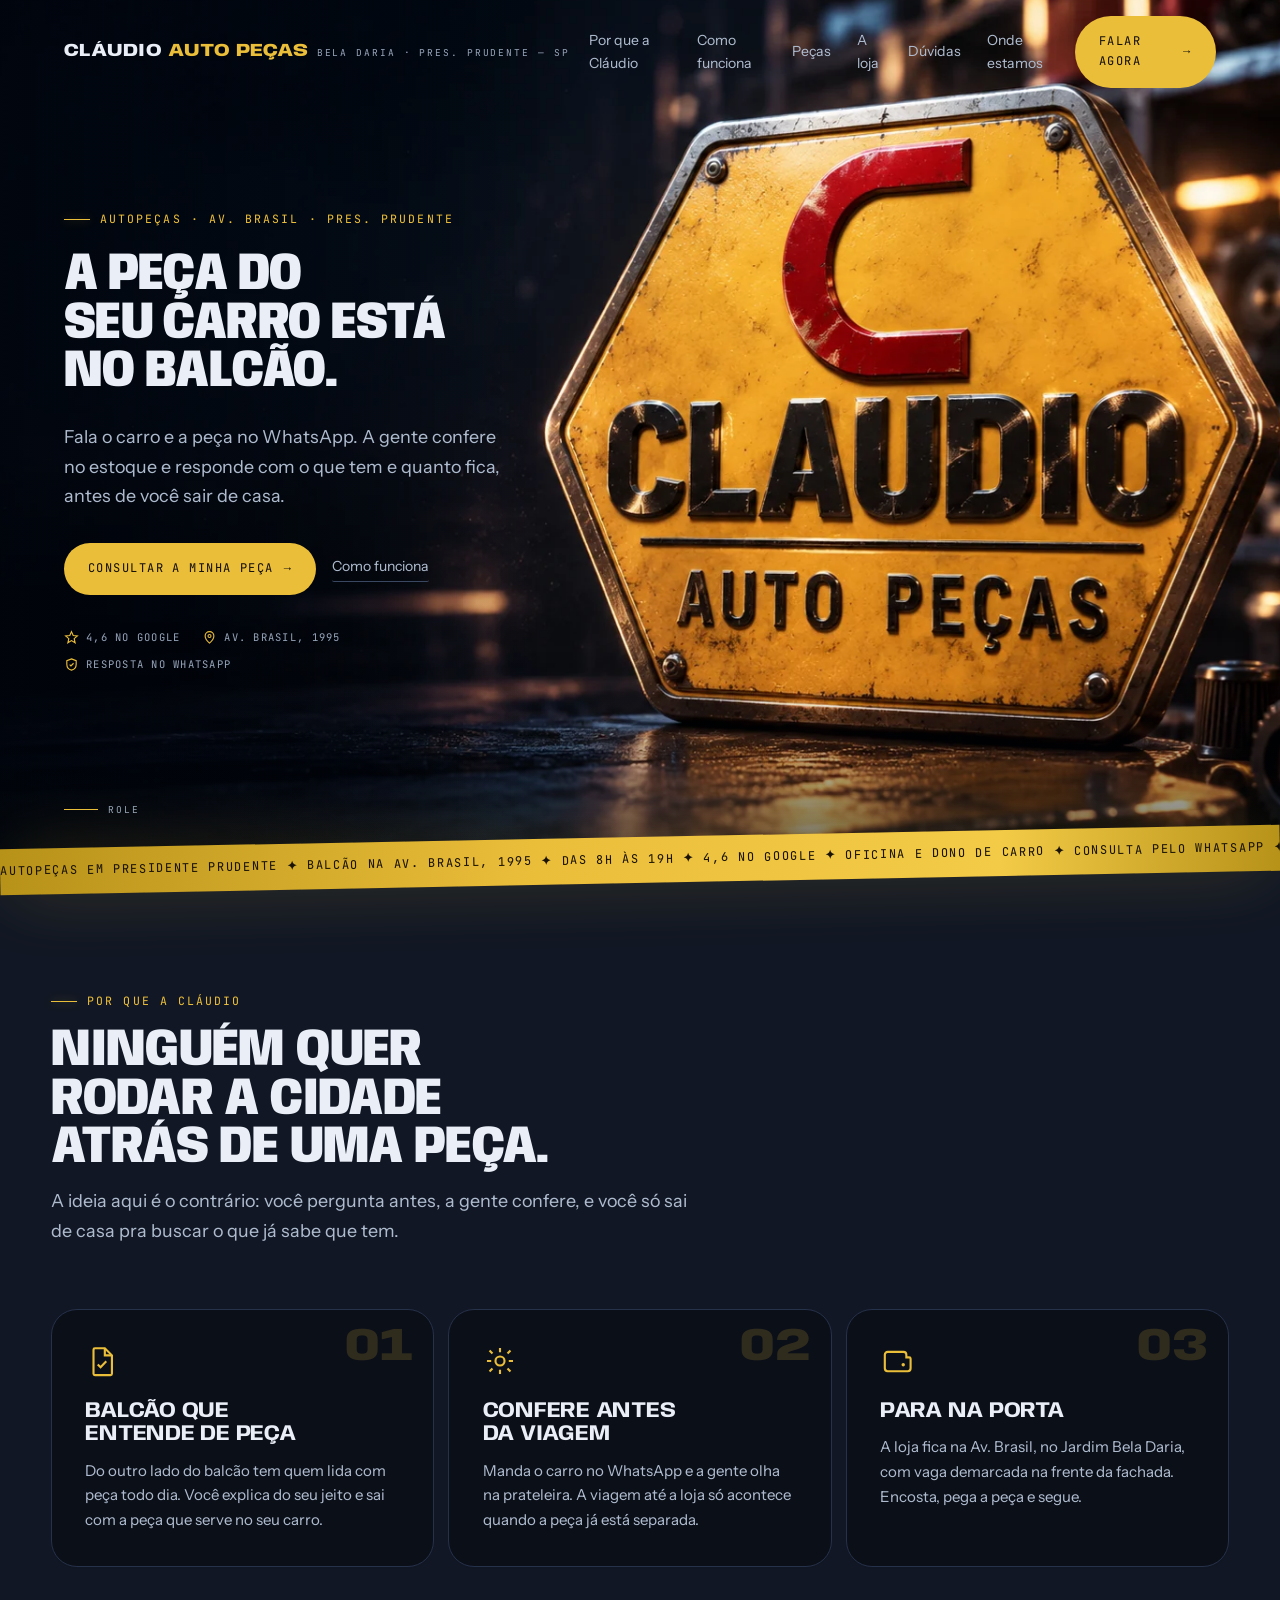
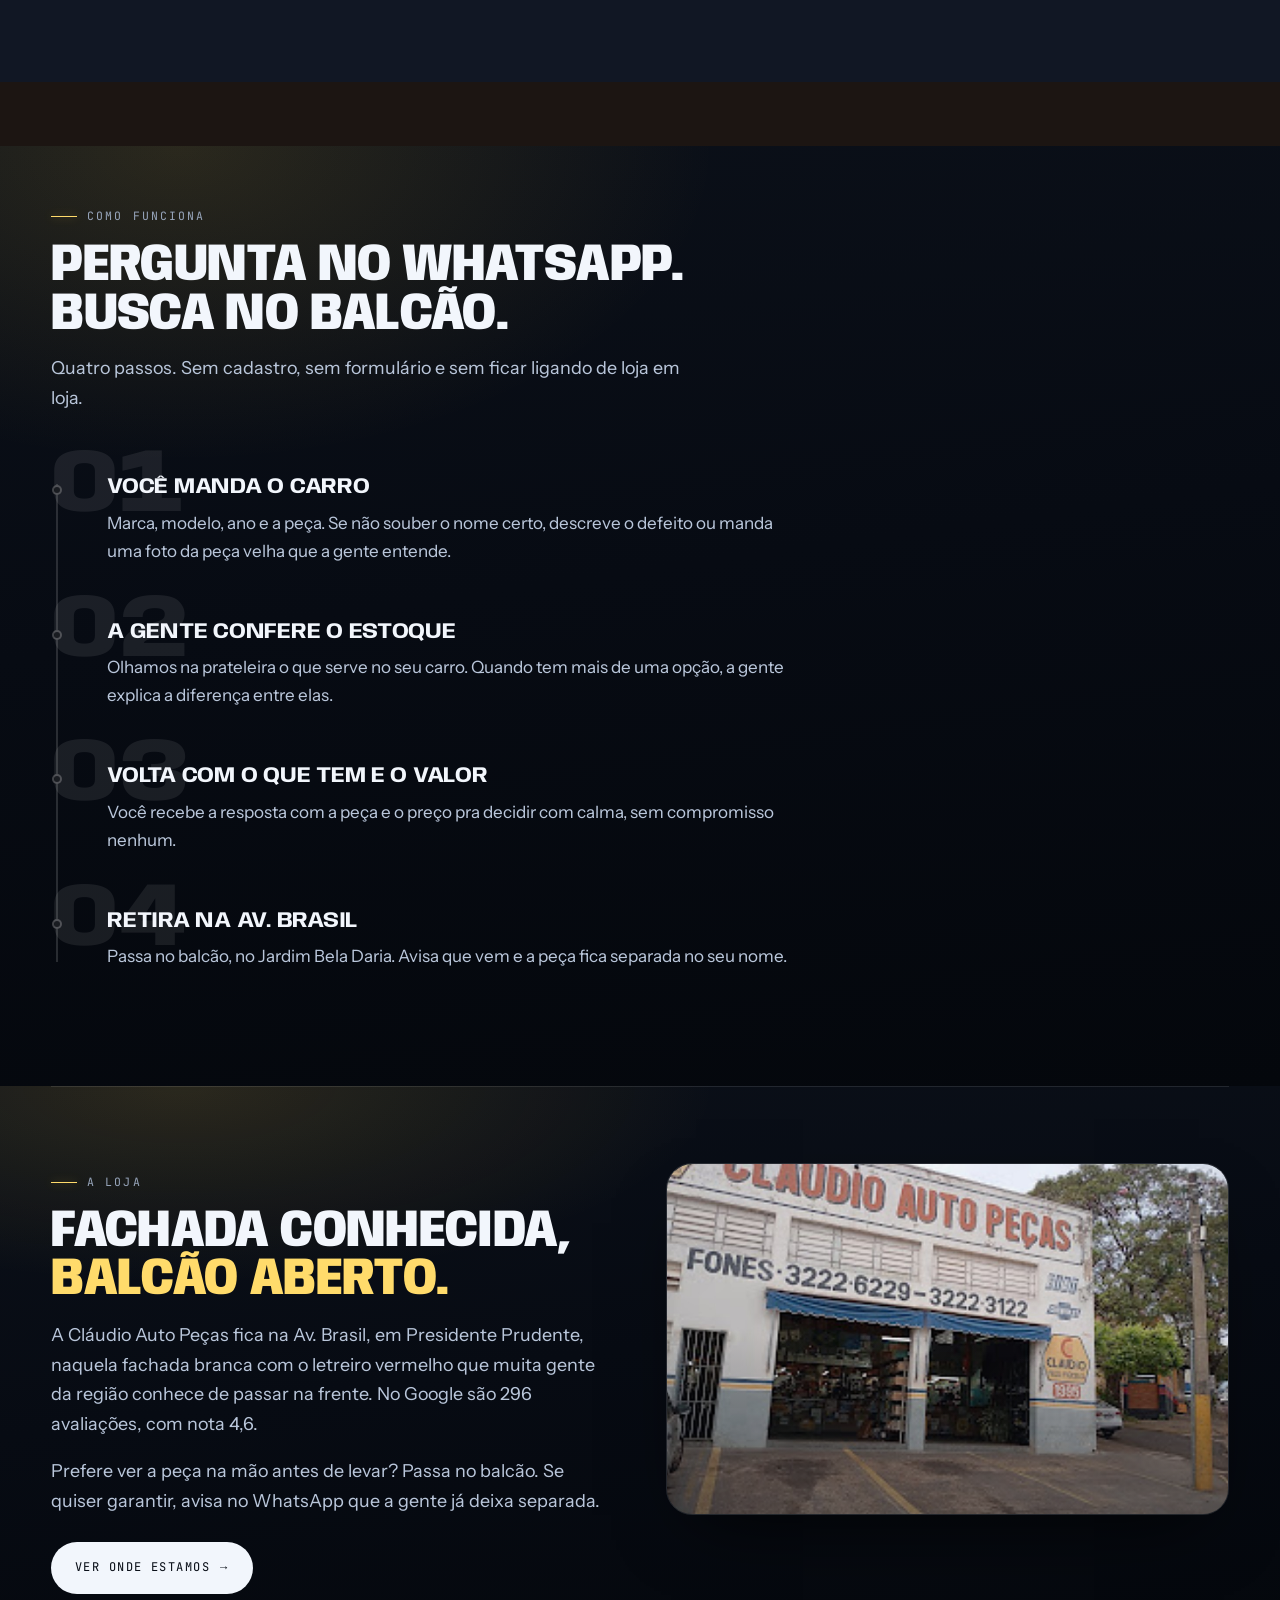
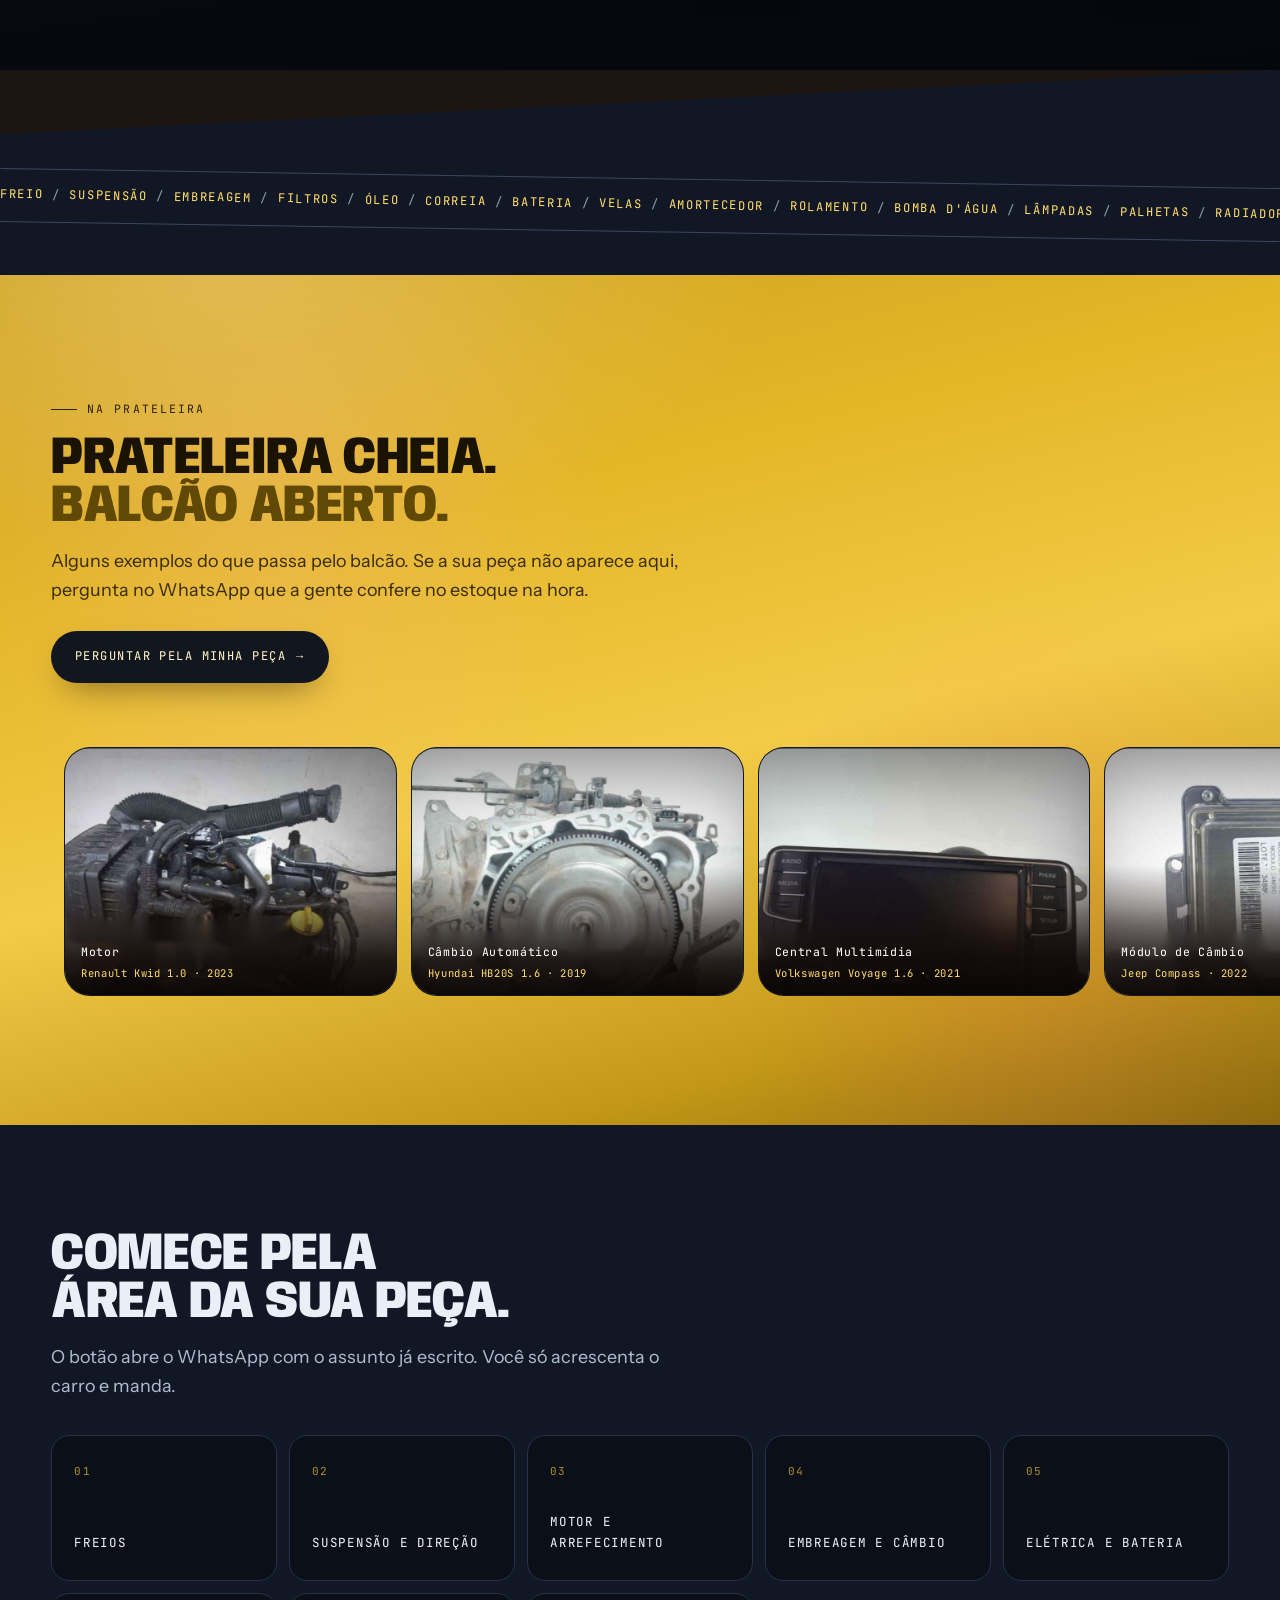
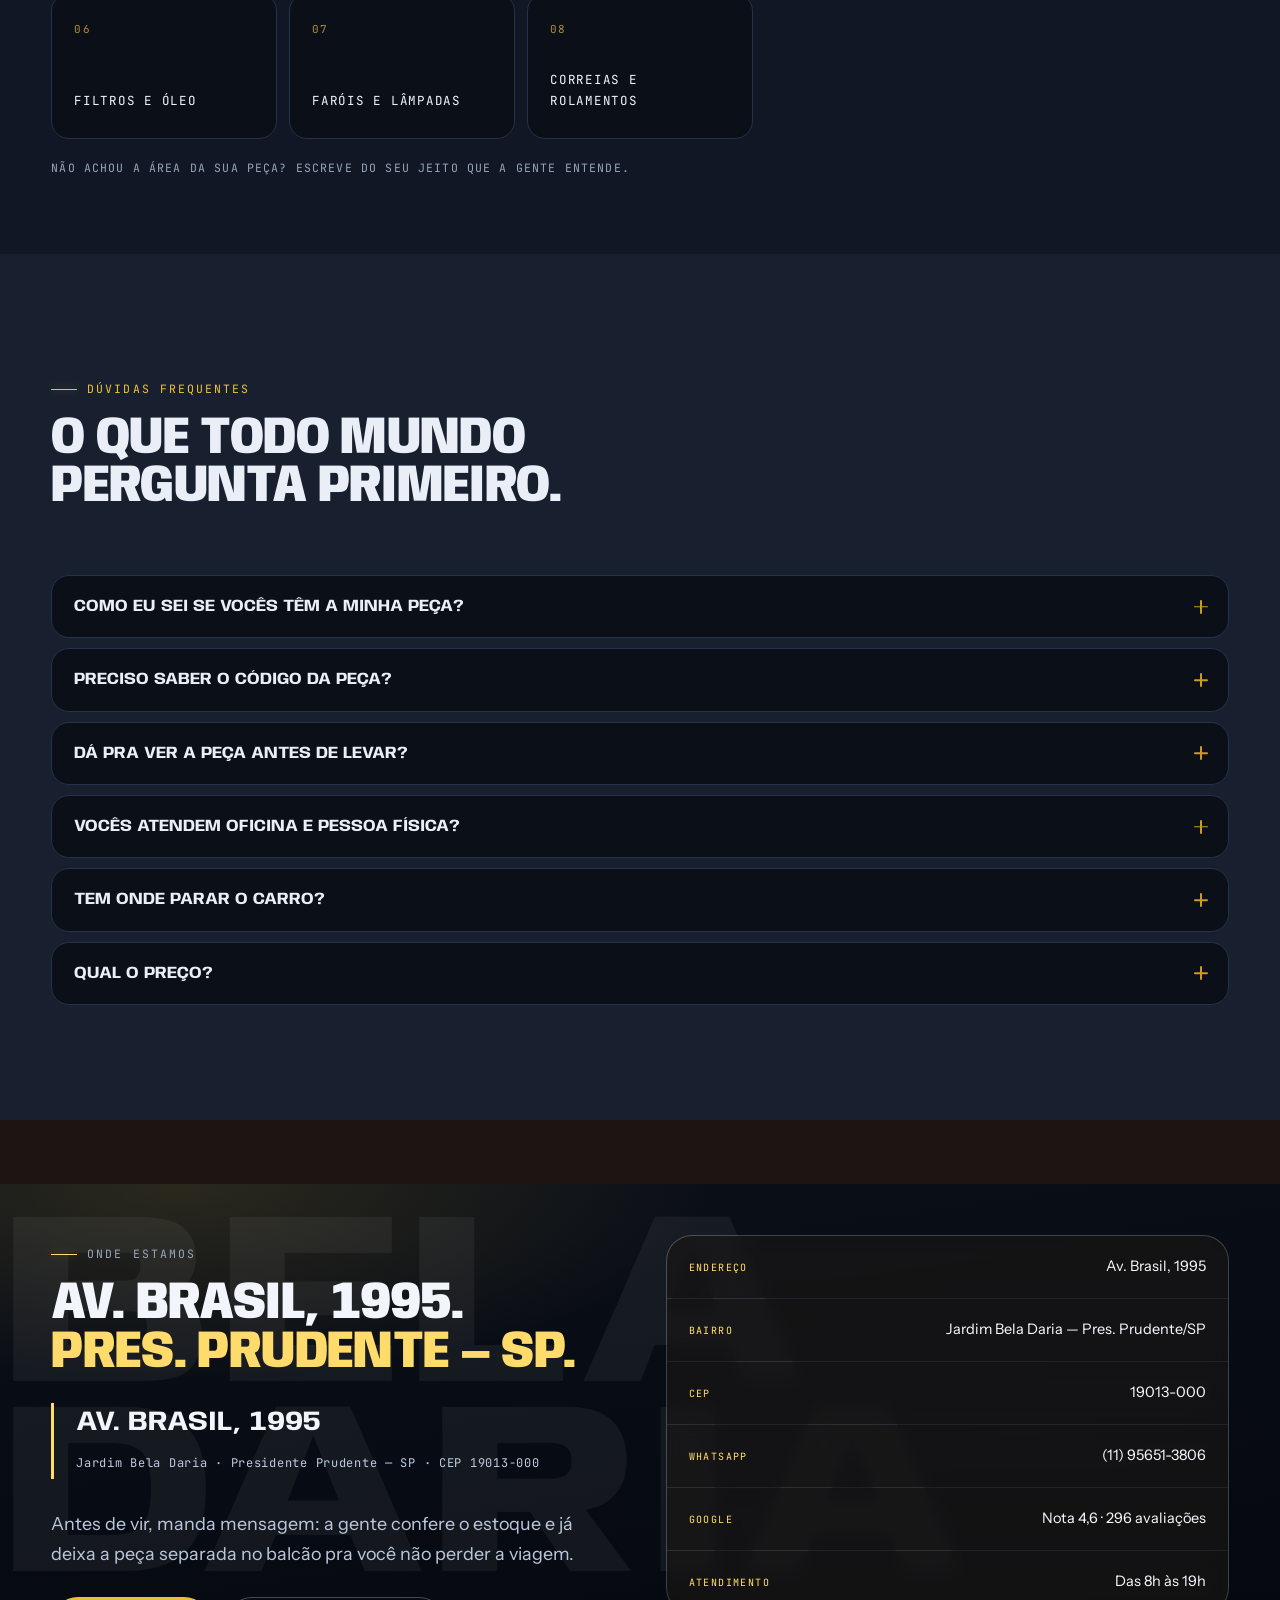
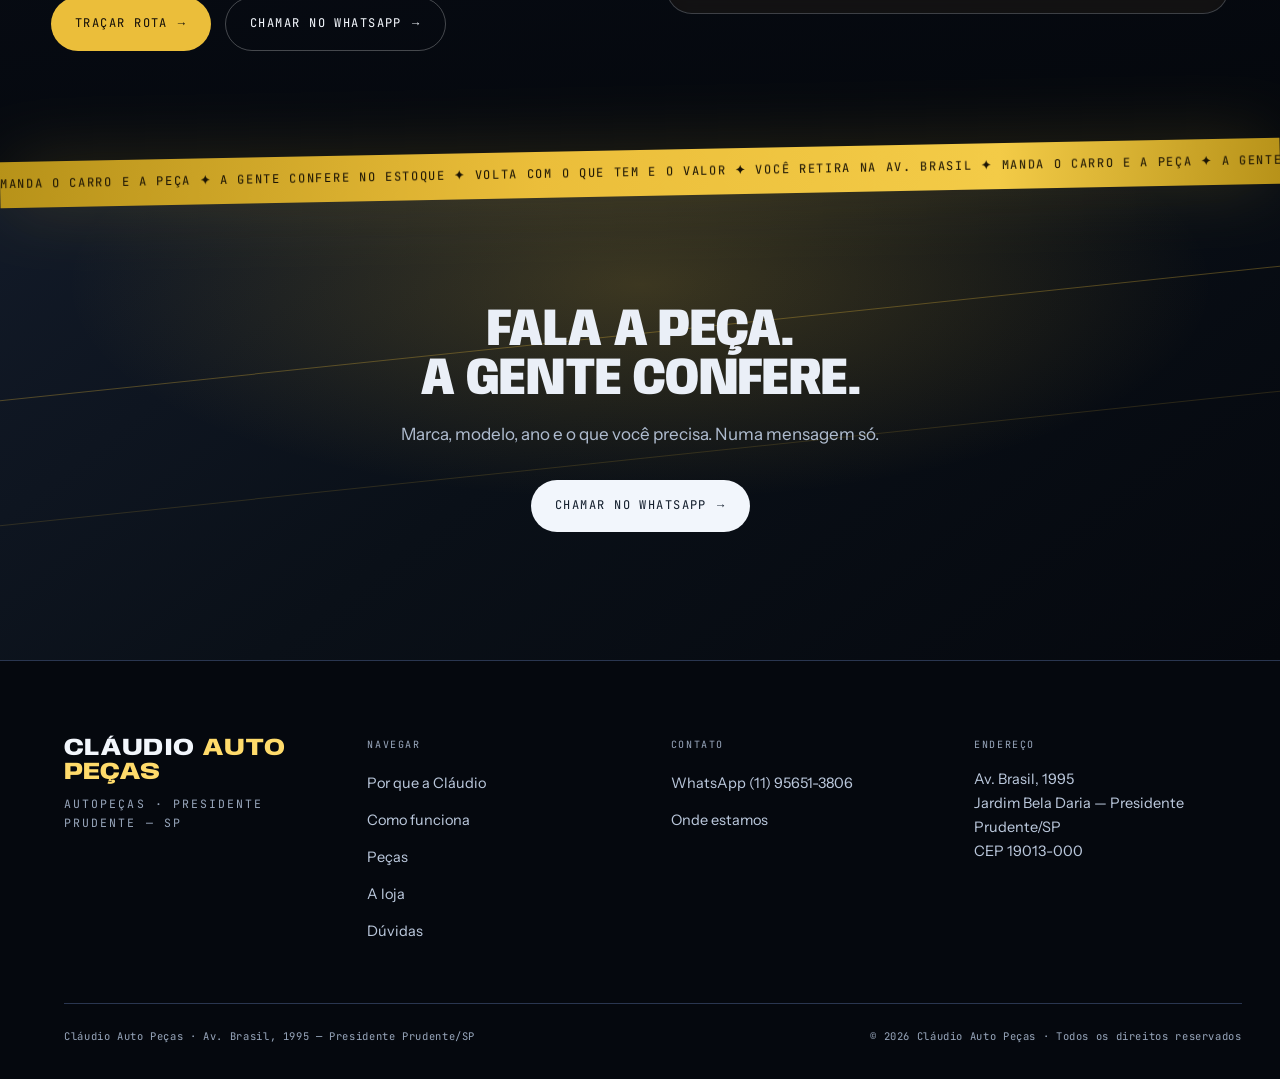
==== commit adf6022f: "WhatsApp: (11) 95651-3806" ====
--- a/index.html
+++ b/index.html
@@ -71,7 +71,7 @@
   "@type":"AutoPartsStore",
   "name":"Cláudio Auto Peças",
   "description":"Loja de autopeças na Av. Brasil, Jardim Bela Daria, Presidente Prudente, São Paulo.",
-  "telephone":"+5511953673283",
+  "telephone":"+5511956513806",
   "url":"https://claudio-autopecas.vercel.app/",
   "image":"https://claudio-autopecas.vercel.app/assets/img/claudio-og.jpg",
   "logo":"https://claudio-autopecas.vercel.app/assets/img/apple-touch-icon.png",
@@ -125,7 +125,7 @@
     <a href="#onde">Onde estamos</a>
   </nav>
 
-  <a class="btn btn--primary" href="https://wa.me/5511953673283" data-wa="" data-mag>
+  <a class="btn btn--primary" href="https://wa.me/5511956513806" data-wa="" data-mag>
     Falar agora <span class="btn__arrow" aria-hidden="true">→</span>
   </a>
 
@@ -174,7 +174,7 @@
       </p>
 
       <div class="hero__cta fade-up dl-2" style="margin-top:32px">
-        <a class="btn btn--primary" href="https://wa.me/5511953673283"
+        <a class="btn btn--primary" href="https://wa.me/5511956513806"
            data-wa="Olá, Cláudio Auto Peças! Estou procurando uma peça. Meu carro é: " data-mag>
           Consultar a minha peça <span class="btn__arrow" aria-hidden="true">→</span>
         </a>
@@ -202,7 +202,7 @@
 </section>
 
 <!-- ============================ MARQUEE ============================ -->
-<a class="marq" href="https://wa.me/5511953673283" data-wa="" aria-label="Falar no WhatsApp">
+<a class="marq" href="https://wa.me/5511956513806" data-wa="" aria-label="Falar no WhatsApp">
   <div class="marq__track" id="marqTrack">
     <p>Autopeças em Presidente Prudente ✦ Balcão na Av. Brasil, 1995 ✦ Das 8h às 19h ✦ 4,6 no Google ✦ Oficina e dono de carro ✦ Consulta pelo WhatsApp ✦ Vaga na frente da loja ✦</p>
   </div>
@@ -321,7 +321,7 @@
 <div class="wedge wedge--slab wedge--out" aria-hidden="true"></div>
 
 <div class="marq-band">
-<a class="marq marq--ghost" href="https://wa.me/5511953673283" data-wa="" aria-label="Falar no WhatsApp">
+<a class="marq marq--ghost" href="https://wa.me/5511956513806" data-wa="" aria-label="Falar no WhatsApp">
   <div class="marq__track" id="marqTrack2">
     <p><b>Freio</b> <span class="sep">/</span> <b>Suspensão</b> <span class="sep">/</span> <b>Embreagem</b> <span class="sep">/</span> <b>Filtros</b> <span class="sep">/</span> <b>Óleo</b> <span class="sep">/</span> <b>Correia</b> <span class="sep">/</span> <b>Bateria</b> <span class="sep">/</span> <b>Velas</b> <span class="sep">/</span> <b>Amortecedor</b> <span class="sep">/</span> <b>Rolamento</b> <span class="sep">/</span> <b>Bomba d'água</b> <span class="sep">/</span> <b>Lâmpadas</b> <span class="sep">/</span> <b>Palhetas</b> <span class="sep">/</span> <b>Radiador</b> <span class="sep">/</span> </p>
   </div>
@@ -335,7 +335,7 @@
       <p class="mono eyebrow">Na prateleira</p>
       <h2 class="d2">Prateleira cheia.<br><span class="accent">Balcão aberto.</span></h2>
       <p class="lead">Alguns exemplos do que passa pelo balcão. Se a sua peça não aparece aqui, pergunta no WhatsApp que a gente confere no estoque na hora.</p>
-      <a class="btn btn--primary" href="https://wa.me/5511953673283" style="margin-top:26px"
+      <a class="btn btn--primary" href="https://wa.me/5511956513806" style="margin-top:26px"
          data-wa="Olá, Cláudio Auto Peças! Não vi a peça que preciso no site. Meu carro é: " data-mag>
         Perguntar pela minha peça <span class="btn__arrow" aria-hidden="true">→</span>
       </a>
@@ -422,7 +422,7 @@
         <a class="btn btn--primary" href="https://www.google.com/maps/search/?api=1&amp;query=Cl%C3%A1udio+Auto+Pe%C3%A7as%2C+Av.+Brasil%2C+1995+-+Jardim+Bela+Daria%2C+Presidente+Prudente+-+SP%2C+19013-000" target="_blank" rel="noopener" data-mag>
           Traçar rota <span class="btn__arrow" aria-hidden="true">→</span>
         </a>
-        <a class="btn btn--ghost" href="https://wa.me/5511953673283"
+        <a class="btn btn--ghost" href="https://wa.me/5511956513806"
            data-wa="Olá, Cláudio Auto Peças! Queria tirar uma dúvida." data-mag>
           Chamar no WhatsApp <span class="btn__arrow" aria-hidden="true">→</span>
         </a>
@@ -434,7 +434,7 @@
         <div class="fact"><dt>Endereço</dt><dd>Av. Brasil, 1995</dd></div>
         <div class="fact"><dt>Bairro</dt><dd>Jardim Bela Daria — Pres. Prudente/SP</dd></div>
         <div class="fact"><dt>CEP</dt><dd>19013-000</dd></div>
-        <div class="fact"><dt>WhatsApp</dt><dd>(11) 95367-3283</dd></div>
+        <div class="fact"><dt>WhatsApp</dt><dd>(11) 95651-3806</dd></div>
         <div class="fact"><dt>Google</dt><dd>Nota 4,6 · 296 avaliações</dd></div>
         <div class="fact"><dt>Atendimento</dt><dd>Das 8h às 19h</dd></div>
       </dl>
@@ -442,7 +442,7 @@
   </div>
 </section>
 
-<a class="marq" href="https://wa.me/5511953673283" data-wa="" aria-label="Falar no WhatsApp">
+<a class="marq" href="https://wa.me/5511956513806" data-wa="" aria-label="Falar no WhatsApp">
   <div class="marq__track" id="marqTrack3">
     <p>Manda o carro e a peça ✦ A gente confere no estoque ✦ Volta com o que tem e o valor ✦ Você retira na Av. Brasil ✦ Manda o carro e a peça ✦ A gente confere no estoque ✦ Volta com o que tem e o valor ✦ Você retira na Av. Brasil ✦</p>
   </div>
@@ -453,7 +453,7 @@
   <div class="shell cta__in">
     <h2 class="d2" data-rv>Fala a peça.<br>A gente confere.</h2>
     <p data-rv data-rv-d="1">Marca, modelo, ano e o que você precisa. Numa mensagem só.</p>
-    <a class="btn btn--light" href="https://wa.me/5511953673283" data-rv data-rv-d="2"
+    <a class="btn btn--light" href="https://wa.me/5511956513806" data-rv data-rv-d="2"
        data-wa="Olá, Cláudio Auto Peças! Estou procurando uma peça. Meu carro é: " data-mag>
       Chamar no WhatsApp <span class="btn__arrow" aria-hidden="true">→</span>
     </a>
@@ -486,7 +486,7 @@
     <div>
       <h4>Contato</h4>
       <ul>
-        <li><a href="https://wa.me/5511953673283" data-wa="">WhatsApp (11) 95367-3283</a></li>
+        <li><a href="https://wa.me/5511956513806" data-wa="">WhatsApp (11) 95651-3806</a></li>
         <li><a href="#onde">Onde estamos</a></li>
       </ul>
     </div>
@@ -505,7 +505,7 @@
   </div>
 </footer>
 
-<a class="wa" id="wa" href="https://wa.me/5511953673283" data-wa="" aria-label="Chamar no WhatsApp">
+<a class="wa" id="wa" href="https://wa.me/5511956513806" data-wa="" aria-label="Chamar no WhatsApp">
   <svg width="27" height="27" viewBox="0 0 24 24" fill="currentColor" aria-hidden="true"><path d="M12 2a10 10 0 0 0-8.6 15L2 22l5.2-1.4A10 10 0 1 0 12 2zm0 18a8 8 0 0 1-4.1-1.1l-.3-.2-3.1.8.8-3-.2-.3A8 8 0 1 1 12 20zm4.4-5.9c-.2-.1-1.4-.7-1.6-.8-.2-.1-.4-.1-.5.1-.2.2-.6.8-.8 1-.1.2-.3.2-.5.1-1.4-.7-2.3-1.3-3.2-2.8-.2-.4.2-.3.6-1.1.1-.1 0-.3 0-.4-.1-.1-.5-1.3-.7-1.8-.2-.4-.4-.4-.5-.4h-.5c-.2 0-.4.1-.6.3-.2.2-.8.8-.8 1.9s.8 2.2.9 2.4c.1.2 1.6 2.5 3.9 3.4 1.9.8 2.3.6 2.7.6.4 0 1.4-.6 1.6-1.1.2-.5.2-1 .1-1.1 0-.1-.2-.2-.4-.3z"/></svg>
 </a>
 
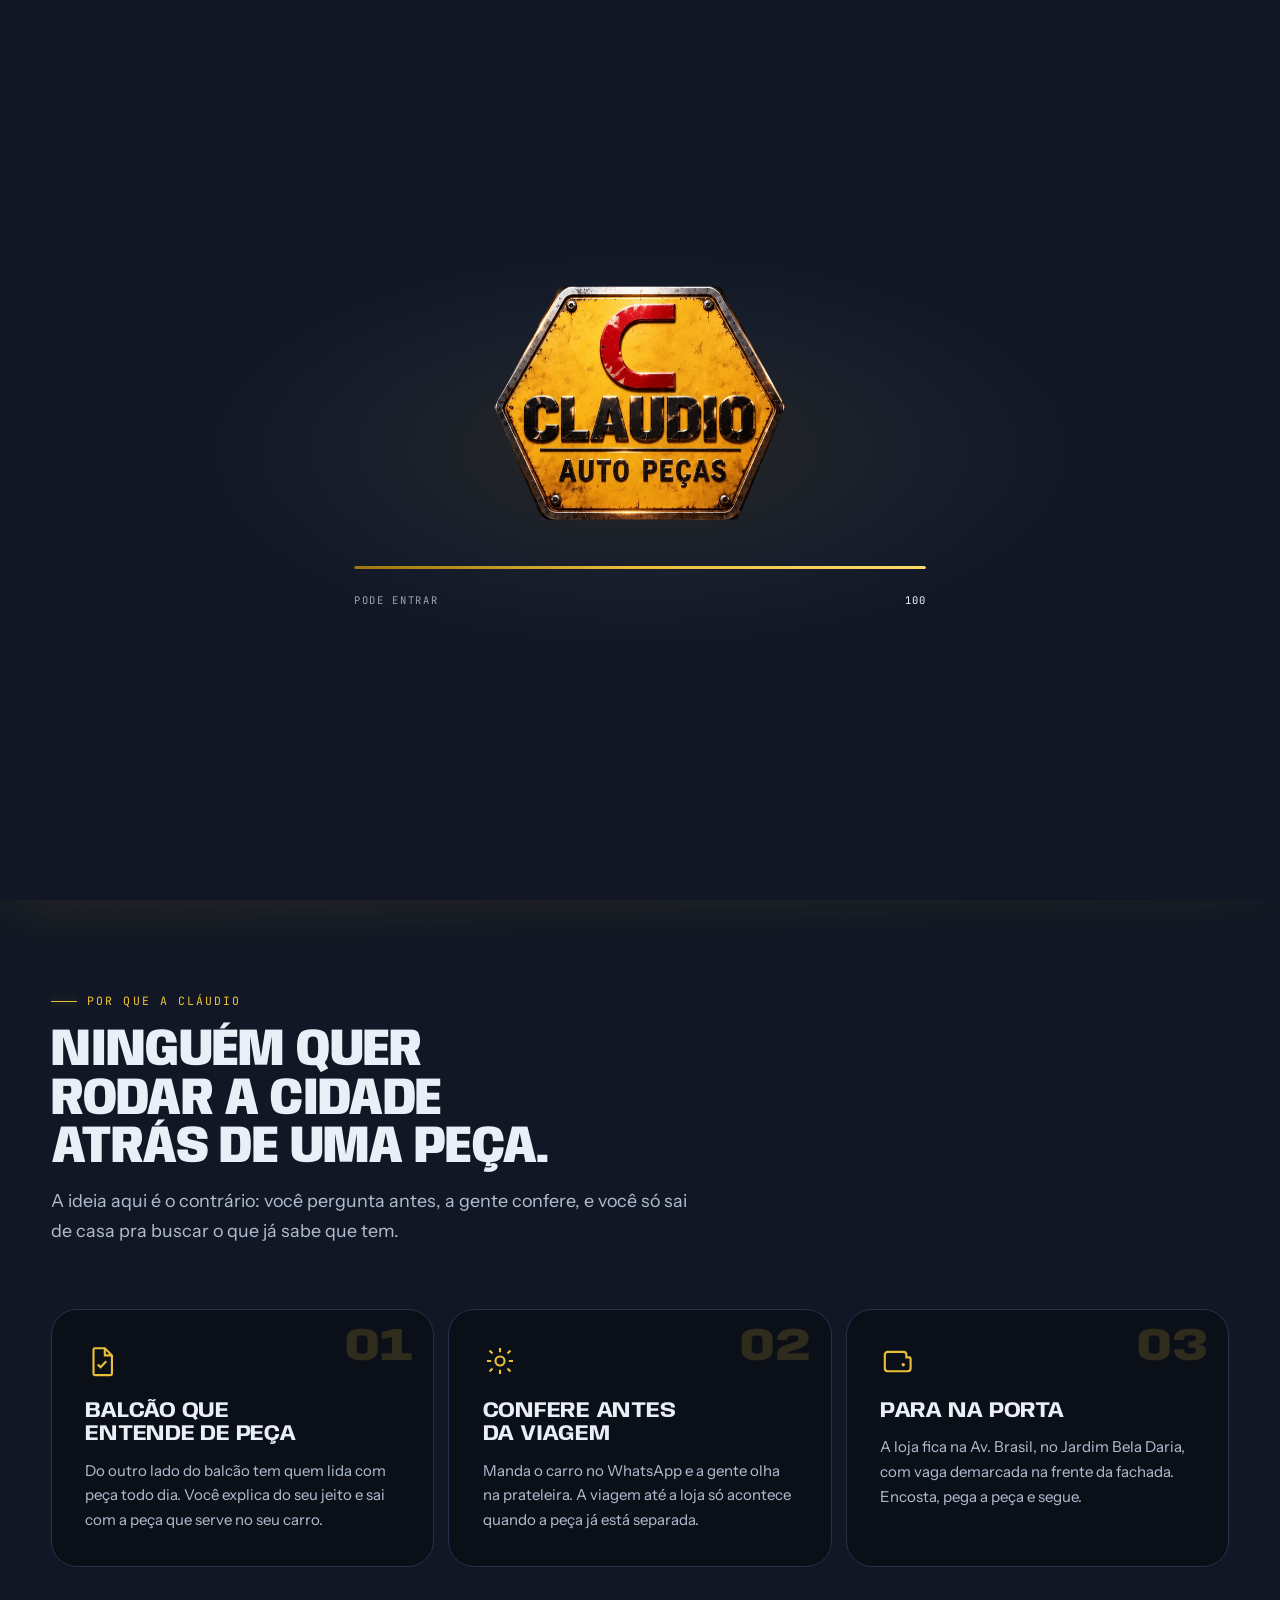
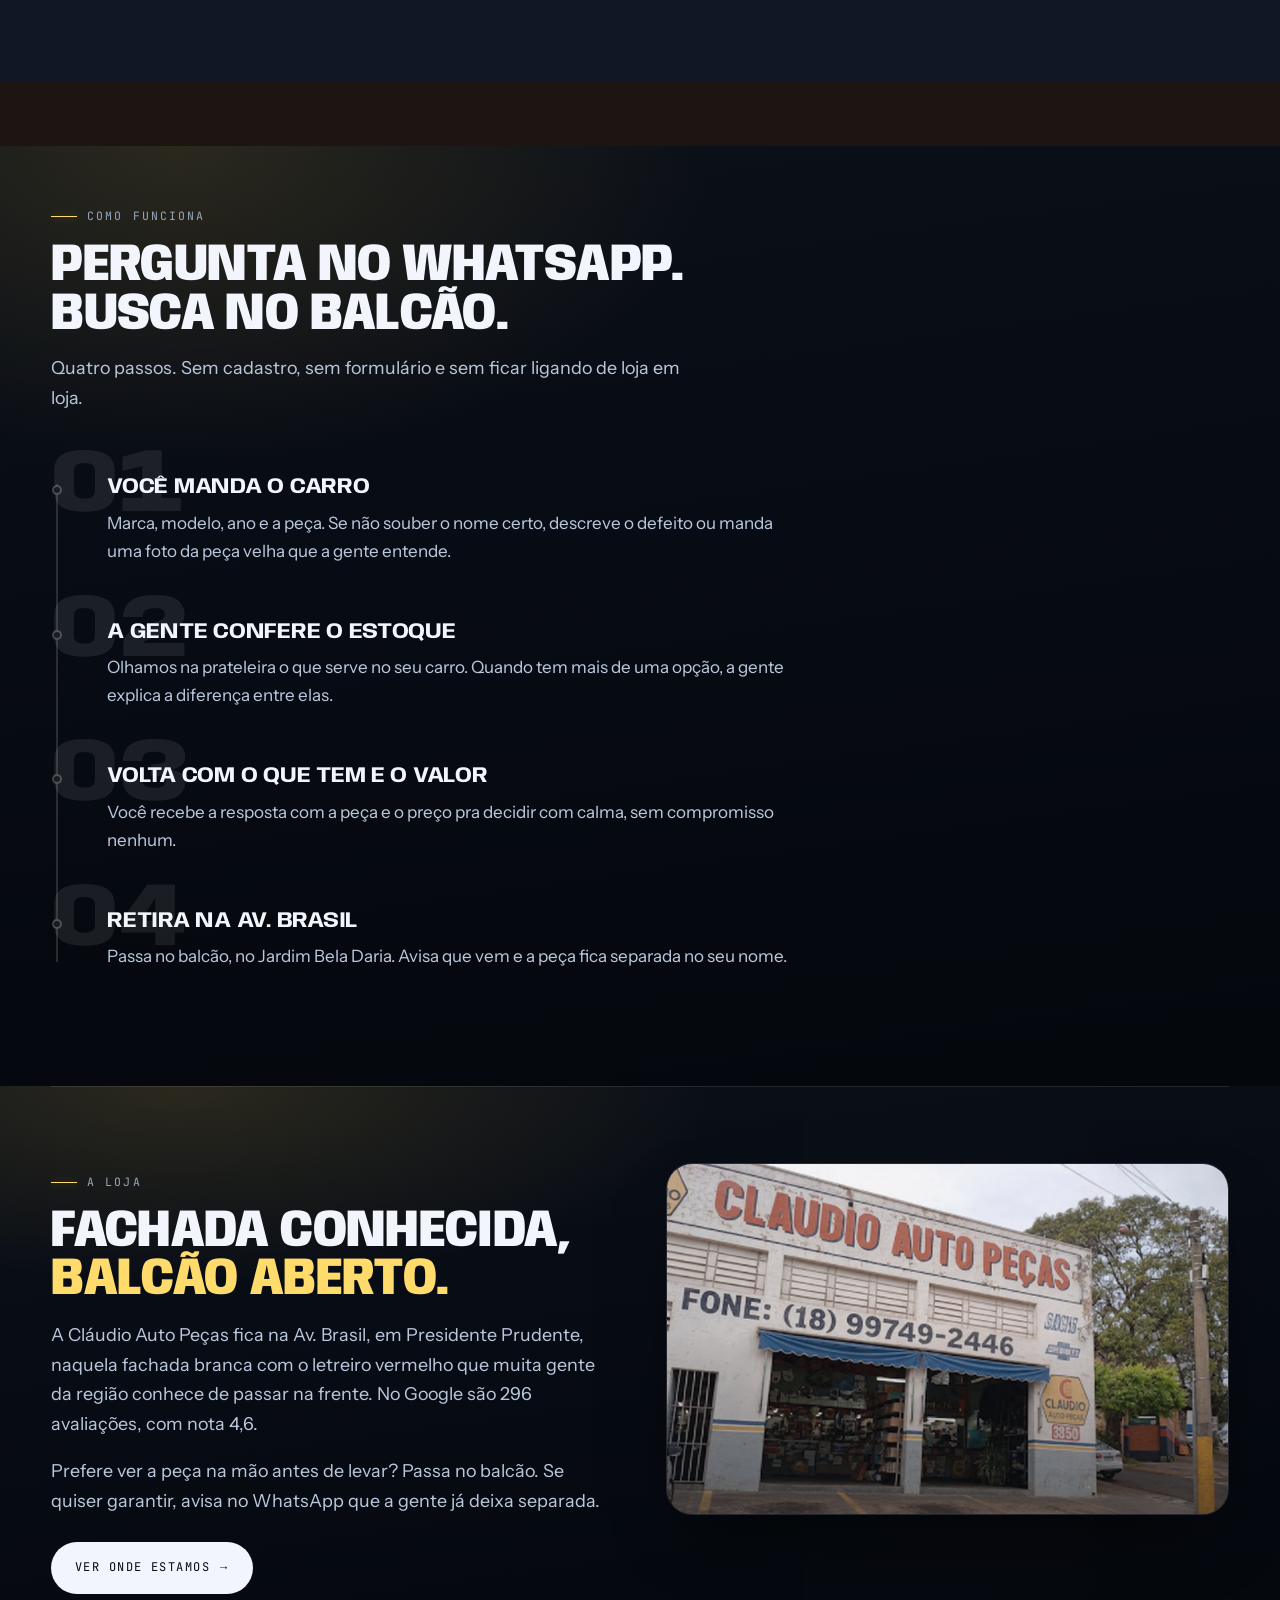
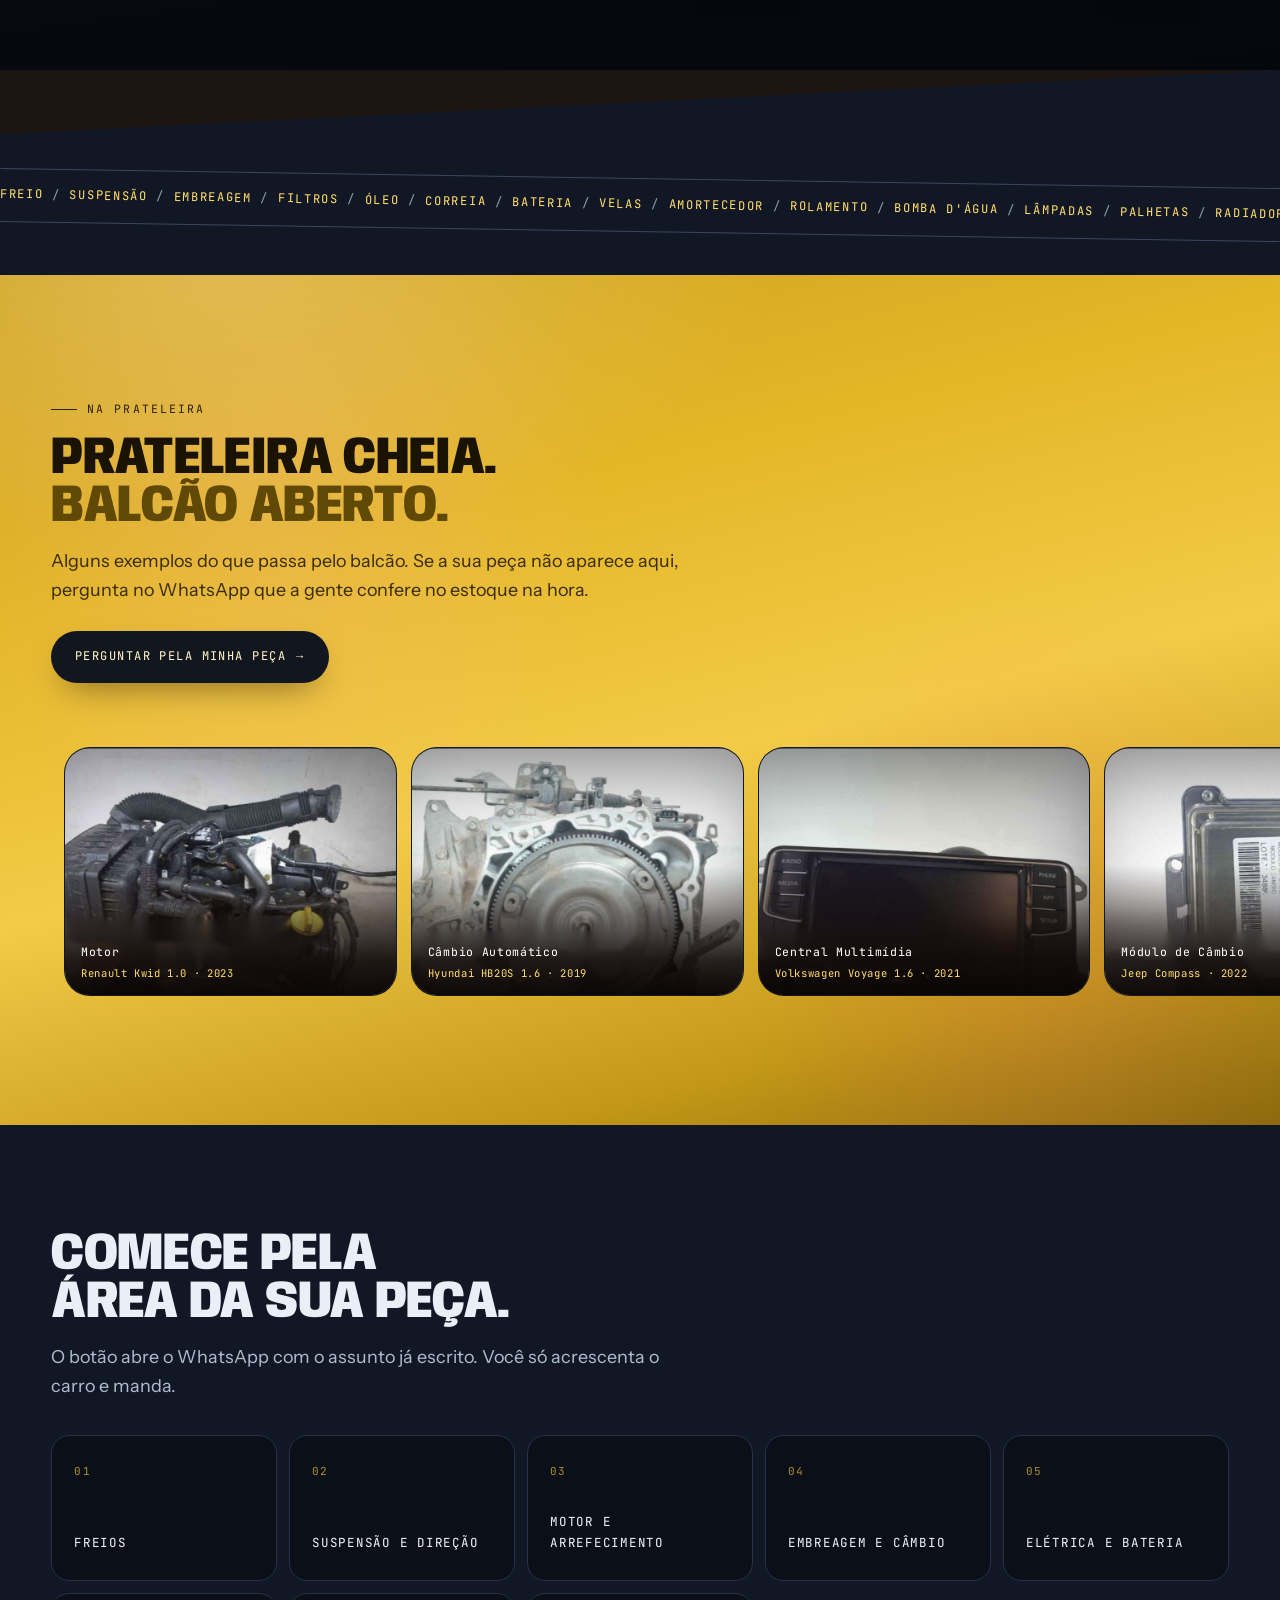
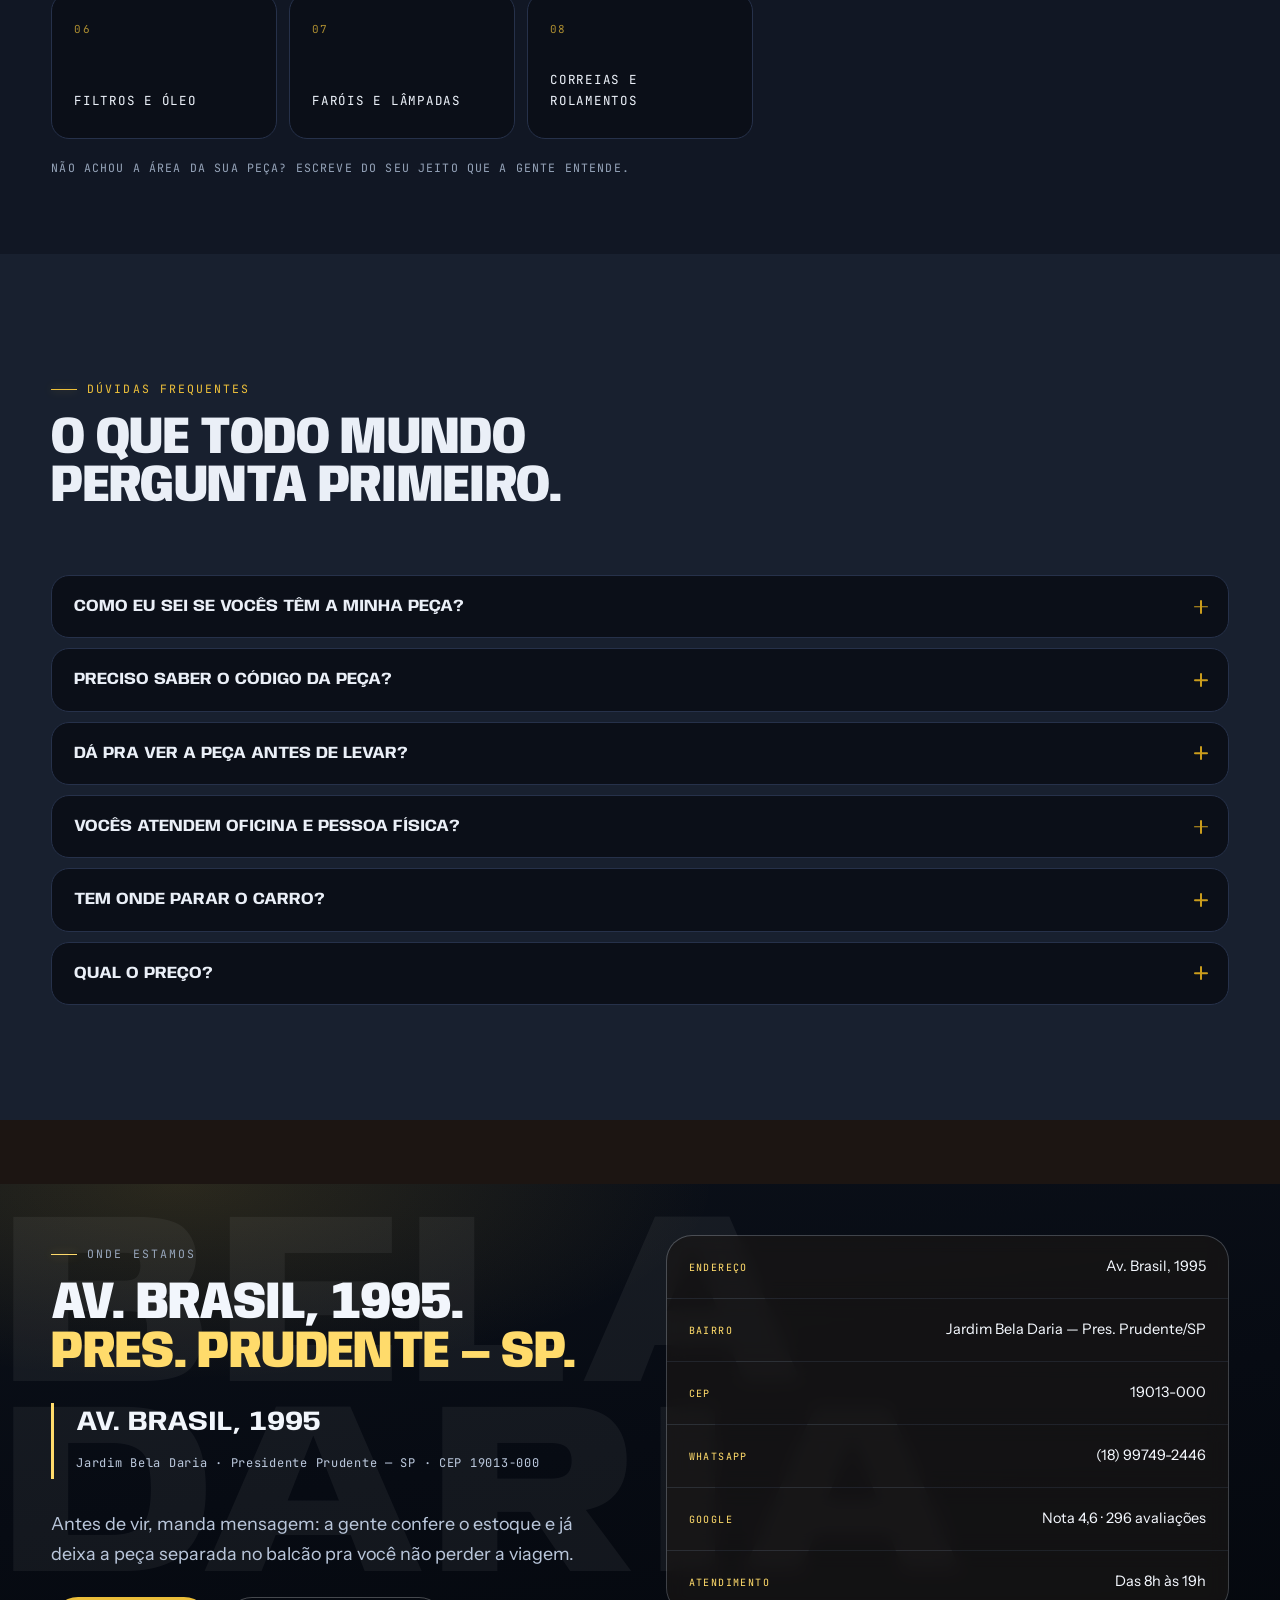
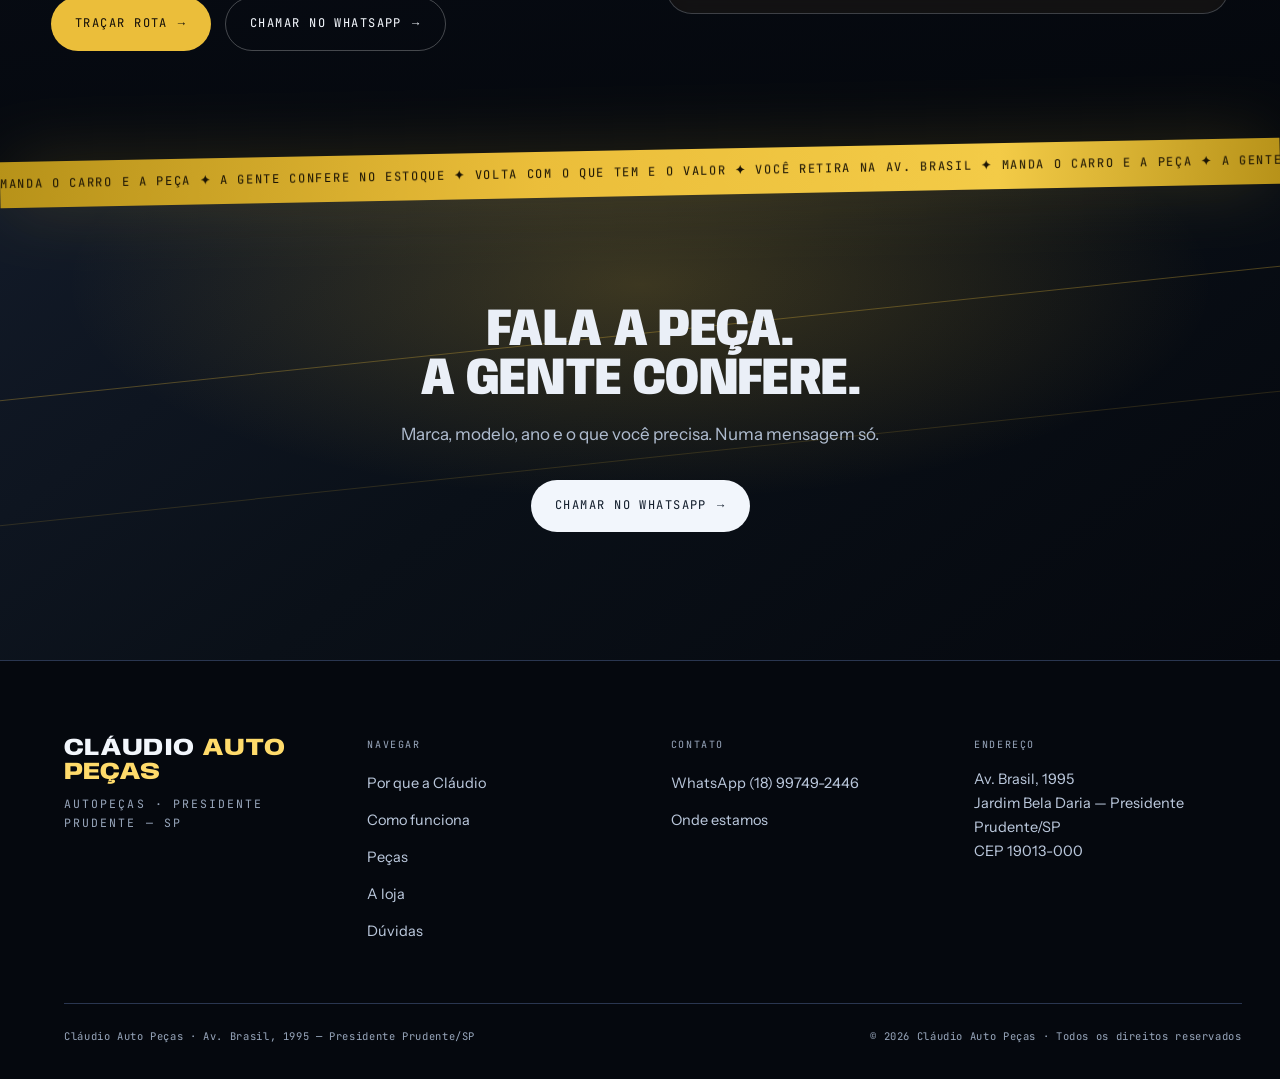
==== commit 0c0e8553: "WhatsApp (18) 99749-2446, foto nova da fachada e checkout simplificado: nome + WhatsApp e o QR na ho" ====
--- a/index.html
+++ b/index.html
@@ -71,7 +71,7 @@
   "@type":"AutoPartsStore",
   "name":"Cláudio Auto Peças",
   "description":"Loja de autopeças na Av. Brasil, Jardim Bela Daria, Presidente Prudente, São Paulo.",
-  "telephone":"+5511956513806",
+  "telephone":"+5518997492446",
   "url":"https://claudio-autopecas.vercel.app/",
   "image":"https://claudio-autopecas.vercel.app/assets/img/claudio-og.jpg",
   "logo":"https://claudio-autopecas.vercel.app/assets/img/apple-touch-icon.png",
@@ -125,7 +125,7 @@
     <a href="#onde">Onde estamos</a>
   </nav>
 
-  <a class="btn btn--primary" href="https://wa.me/5511956513806" data-wa="" data-mag>
+  <a class="btn btn--primary" href="https://wa.me/5518997492446" data-wa="" data-mag>
     Falar agora <span class="btn__arrow" aria-hidden="true">→</span>
   </a>
 
@@ -174,7 +174,7 @@
       </p>
 
       <div class="hero__cta fade-up dl-2" style="margin-top:32px">
-        <a class="btn btn--primary" href="https://wa.me/5511956513806"
+        <a class="btn btn--primary" href="https://wa.me/5518997492446"
            data-wa="Olá, Cláudio Auto Peças! Estou procurando uma peça. Meu carro é: " data-mag>
           Consultar a minha peça <span class="btn__arrow" aria-hidden="true">→</span>
         </a>
@@ -202,7 +202,7 @@
 </section>
 
 <!-- ============================ MARQUEE ============================ -->
-<a class="marq" href="https://wa.me/5511956513806" data-wa="" aria-label="Falar no WhatsApp">
+<a class="marq" href="https://wa.me/5518997492446" data-wa="" aria-label="Falar no WhatsApp">
   <div class="marq__track" id="marqTrack">
     <p>Autopeças em Presidente Prudente ✦ Balcão na Av. Brasil, 1995 ✦ Das 8h às 19h ✦ 4,6 no Google ✦ Oficina e dono de carro ✦ Consulta pelo WhatsApp ✦ Vaga na frente da loja ✦</p>
   </div>
@@ -310,8 +310,8 @@
       <div data-rv data-rv-d="2">
         <figure class="fachada">
           <img src="assets/img/fachada.jpg"
-               alt="Fachada da Cláudio Auto Peças na Av. Brasil, em Presidente Prudente, com o letreiro vermelho e as vagas na frente"
-               width="1284" height="963" loading="lazy" decoding="async">
+               alt="Fachada da Cláudio Auto Peças na Av. Brasil, em Presidente Prudente, com o letreiro vermelho, o WhatsApp da loja e as vagas na frente"
+               width="1408" height="880" loading="lazy" decoding="async">
         </figure>
       </div>
     </div>
@@ -321,7 +321,7 @@
 <div class="wedge wedge--slab wedge--out" aria-hidden="true"></div>
 
 <div class="marq-band">
-<a class="marq marq--ghost" href="https://wa.me/5511956513806" data-wa="" aria-label="Falar no WhatsApp">
+<a class="marq marq--ghost" href="https://wa.me/5518997492446" data-wa="" aria-label="Falar no WhatsApp">
   <div class="marq__track" id="marqTrack2">
     <p><b>Freio</b> <span class="sep">/</span> <b>Suspensão</b> <span class="sep">/</span> <b>Embreagem</b> <span class="sep">/</span> <b>Filtros</b> <span class="sep">/</span> <b>Óleo</b> <span class="sep">/</span> <b>Correia</b> <span class="sep">/</span> <b>Bateria</b> <span class="sep">/</span> <b>Velas</b> <span class="sep">/</span> <b>Amortecedor</b> <span class="sep">/</span> <b>Rolamento</b> <span class="sep">/</span> <b>Bomba d'água</b> <span class="sep">/</span> <b>Lâmpadas</b> <span class="sep">/</span> <b>Palhetas</b> <span class="sep">/</span> <b>Radiador</b> <span class="sep">/</span> </p>
   </div>
@@ -335,7 +335,7 @@
       <p class="mono eyebrow">Na prateleira</p>
       <h2 class="d2">Prateleira cheia.<br><span class="accent">Balcão aberto.</span></h2>
       <p class="lead">Alguns exemplos do que passa pelo balcão. Se a sua peça não aparece aqui, pergunta no WhatsApp que a gente confere no estoque na hora.</p>
-      <a class="btn btn--primary" href="https://wa.me/5511956513806" style="margin-top:26px"
+      <a class="btn btn--primary" href="https://wa.me/5518997492446" style="margin-top:26px"
          data-wa="Olá, Cláudio Auto Peças! Não vi a peça que preciso no site. Meu carro é: " data-mag>
         Perguntar pela minha peça <span class="btn__arrow" aria-hidden="true">→</span>
       </a>
@@ -422,7 +422,7 @@
         <a class="btn btn--primary" href="https://www.google.com/maps/search/?api=1&amp;query=Cl%C3%A1udio+Auto+Pe%C3%A7as%2C+Av.+Brasil%2C+1995+-+Jardim+Bela+Daria%2C+Presidente+Prudente+-+SP%2C+19013-000" target="_blank" rel="noopener" data-mag>
           Traçar rota <span class="btn__arrow" aria-hidden="true">→</span>
         </a>
-        <a class="btn btn--ghost" href="https://wa.me/5511956513806"
+        <a class="btn btn--ghost" href="https://wa.me/5518997492446"
            data-wa="Olá, Cláudio Auto Peças! Queria tirar uma dúvida." data-mag>
           Chamar no WhatsApp <span class="btn__arrow" aria-hidden="true">→</span>
         </a>
@@ -434,7 +434,7 @@
         <div class="fact"><dt>Endereço</dt><dd>Av. Brasil, 1995</dd></div>
         <div class="fact"><dt>Bairro</dt><dd>Jardim Bela Daria — Pres. Prudente/SP</dd></div>
         <div class="fact"><dt>CEP</dt><dd>19013-000</dd></div>
-        <div class="fact"><dt>WhatsApp</dt><dd>(11) 95651-3806</dd></div>
+        <div class="fact"><dt>WhatsApp</dt><dd>(18) 99749-2446</dd></div>
         <div class="fact"><dt>Google</dt><dd>Nota 4,6 · 296 avaliações</dd></div>
         <div class="fact"><dt>Atendimento</dt><dd>Das 8h às 19h</dd></div>
       </dl>
@@ -442,7 +442,7 @@
   </div>
 </section>
 
-<a class="marq" href="https://wa.me/5511956513806" data-wa="" aria-label="Falar no WhatsApp">
+<a class="marq" href="https://wa.me/5518997492446" data-wa="" aria-label="Falar no WhatsApp">
   <div class="marq__track" id="marqTrack3">
     <p>Manda o carro e a peça ✦ A gente confere no estoque ✦ Volta com o que tem e o valor ✦ Você retira na Av. Brasil ✦ Manda o carro e a peça ✦ A gente confere no estoque ✦ Volta com o que tem e o valor ✦ Você retira na Av. Brasil ✦</p>
   </div>
@@ -453,7 +453,7 @@
   <div class="shell cta__in">
     <h2 class="d2" data-rv>Fala a peça.<br>A gente confere.</h2>
     <p data-rv data-rv-d="1">Marca, modelo, ano e o que você precisa. Numa mensagem só.</p>
-    <a class="btn btn--light" href="https://wa.me/5511956513806" data-rv data-rv-d="2"
+    <a class="btn btn--light" href="https://wa.me/5518997492446" data-rv data-rv-d="2"
        data-wa="Olá, Cláudio Auto Peças! Estou procurando uma peça. Meu carro é: " data-mag>
       Chamar no WhatsApp <span class="btn__arrow" aria-hidden="true">→</span>
     </a>
@@ -486,7 +486,7 @@
     <div>
       <h4>Contato</h4>
       <ul>
-        <li><a href="https://wa.me/5511956513806" data-wa="">WhatsApp (11) 95651-3806</a></li>
+        <li><a href="https://wa.me/5518997492446" data-wa="">WhatsApp (18) 99749-2446</a></li>
         <li><a href="#onde">Onde estamos</a></li>
       </ul>
     </div>
@@ -505,7 +505,7 @@
   </div>
 </footer>
 
-<a class="wa" id="wa" href="https://wa.me/5511956513806" data-wa="" aria-label="Chamar no WhatsApp">
+<a class="wa" id="wa" href="https://wa.me/5518997492446" data-wa="" aria-label="Chamar no WhatsApp">
   <svg width="27" height="27" viewBox="0 0 24 24" fill="currentColor" aria-hidden="true"><path d="M12 2a10 10 0 0 0-8.6 15L2 22l5.2-1.4A10 10 0 1 0 12 2zm0 18a8 8 0 0 1-4.1-1.1l-.3-.2-3.1.8.8-3-.2-.3A8 8 0 1 1 12 20zm4.4-5.9c-.2-.1-1.4-.7-1.6-.8-.2-.1-.4-.1-.5.1-.2.2-.6.8-.8 1-.1.2-.3.2-.5.1-1.4-.7-2.3-1.3-3.2-2.8-.2-.4.2-.3.6-1.1.1-.1 0-.3 0-.4-.1-.1-.5-1.3-.7-1.8-.2-.4-.4-.4-.5-.4h-.5c-.2 0-.4.1-.6.3-.2.2-.8.8-.8 1.9s.8 2.2.9 2.4c.1.2 1.6 2.5 3.9 3.4 1.9.8 2.3.6 2.7.6.4 0 1.4-.6 1.6-1.1.2-.5.2-1 .1-1.1 0-.1-.2-.2-.4-.3z"/></svg>
 </a>
 
